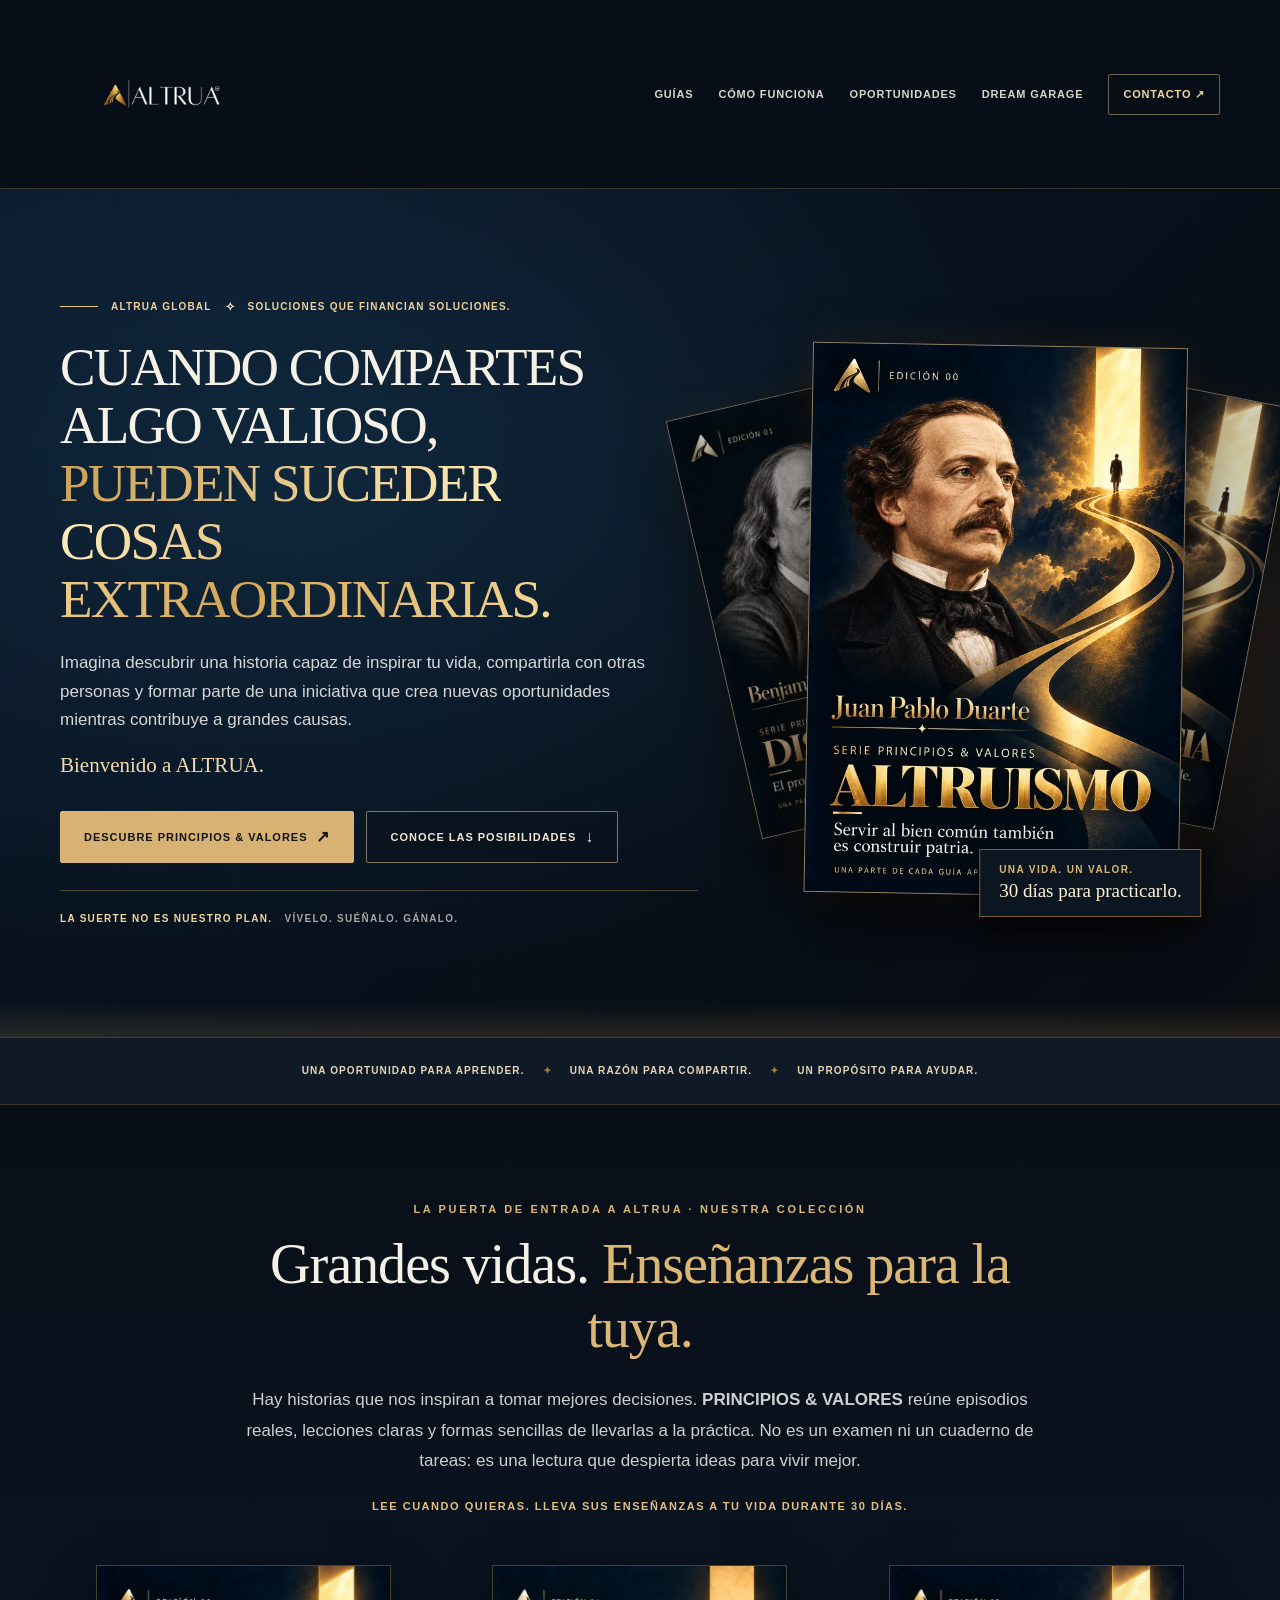
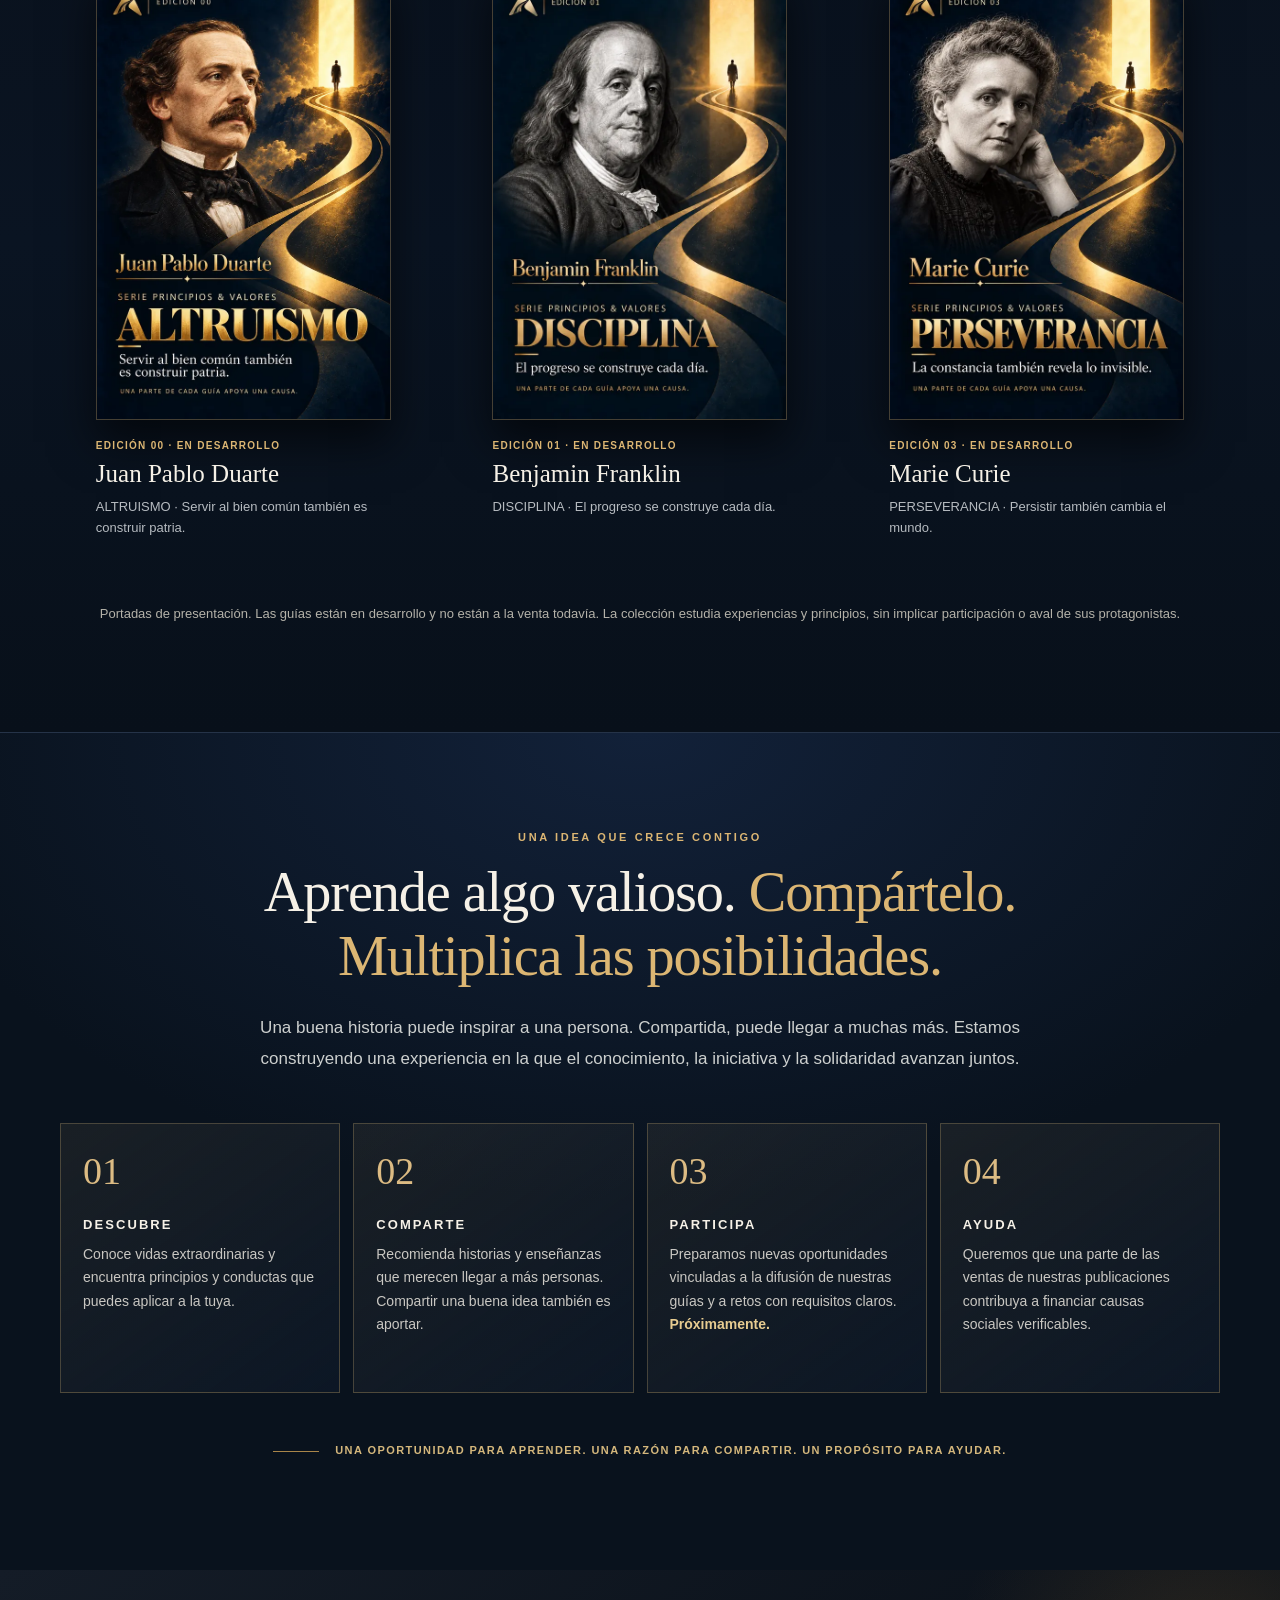
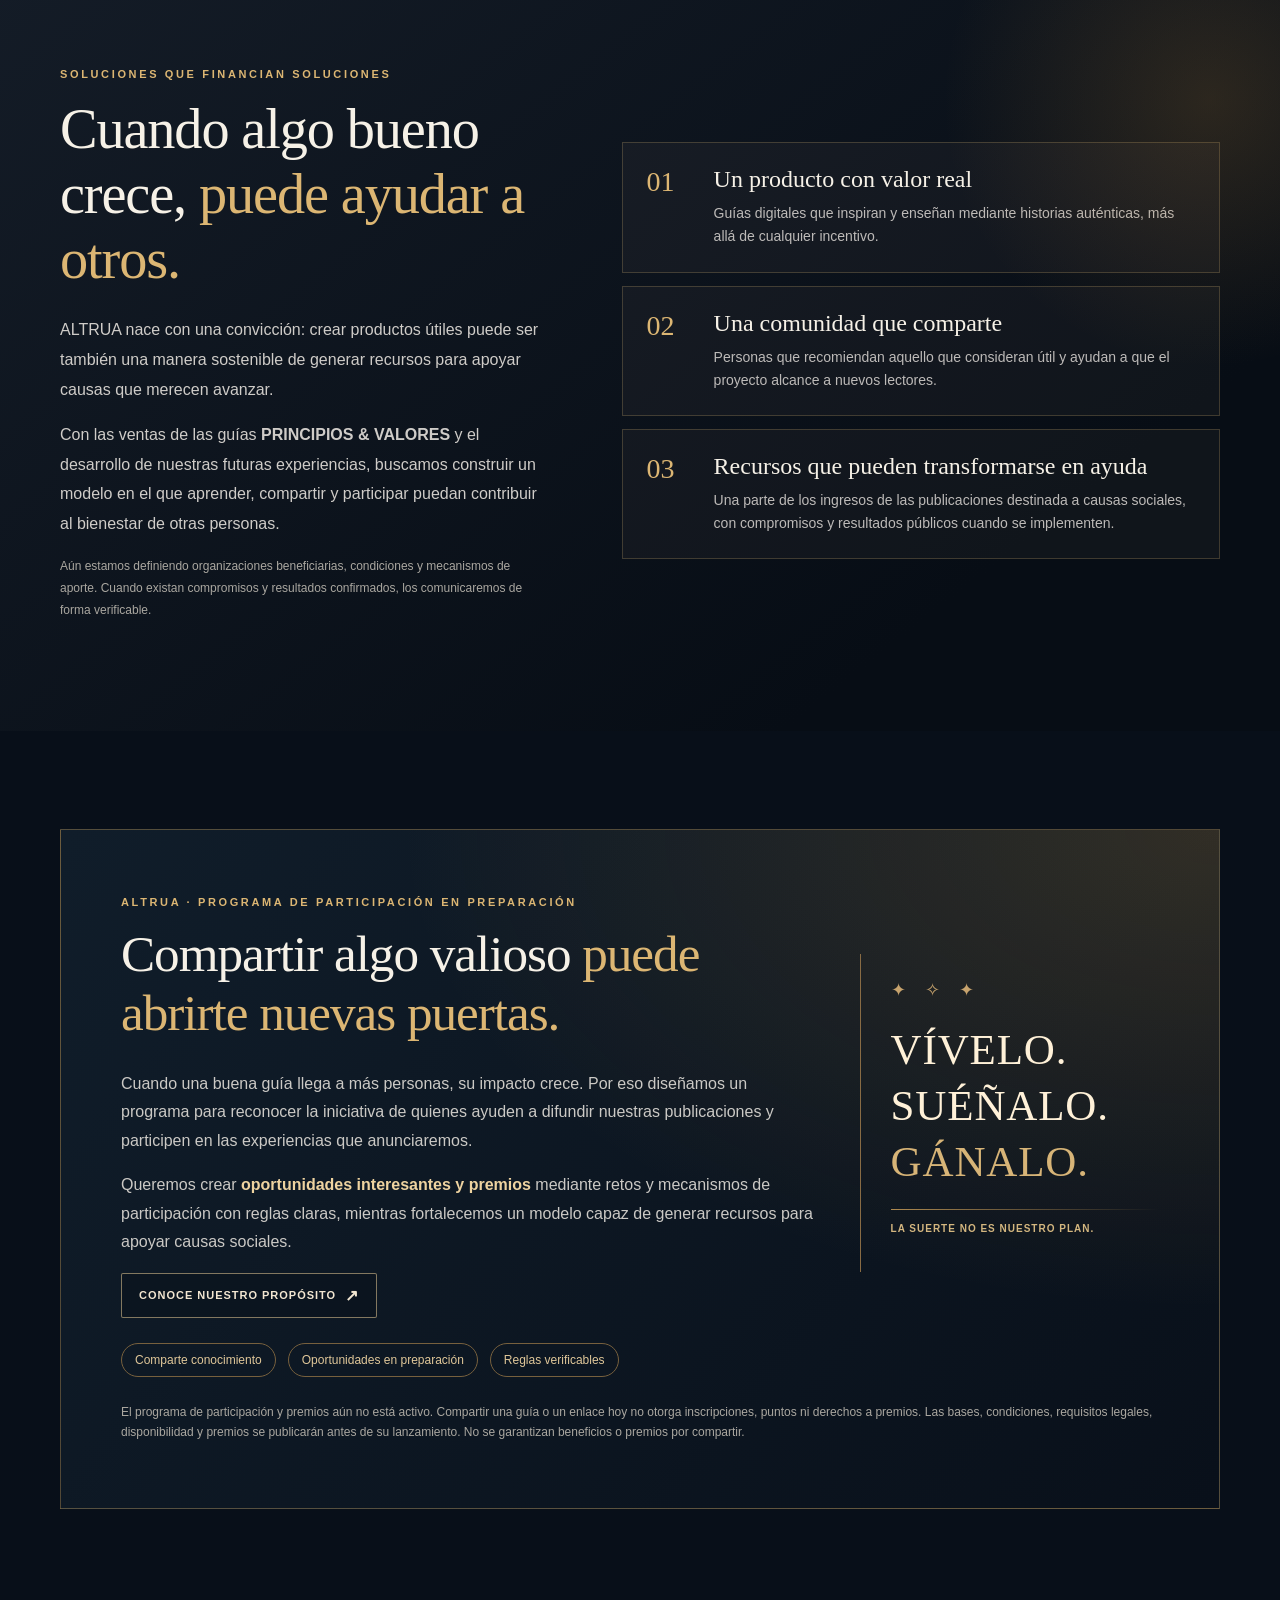
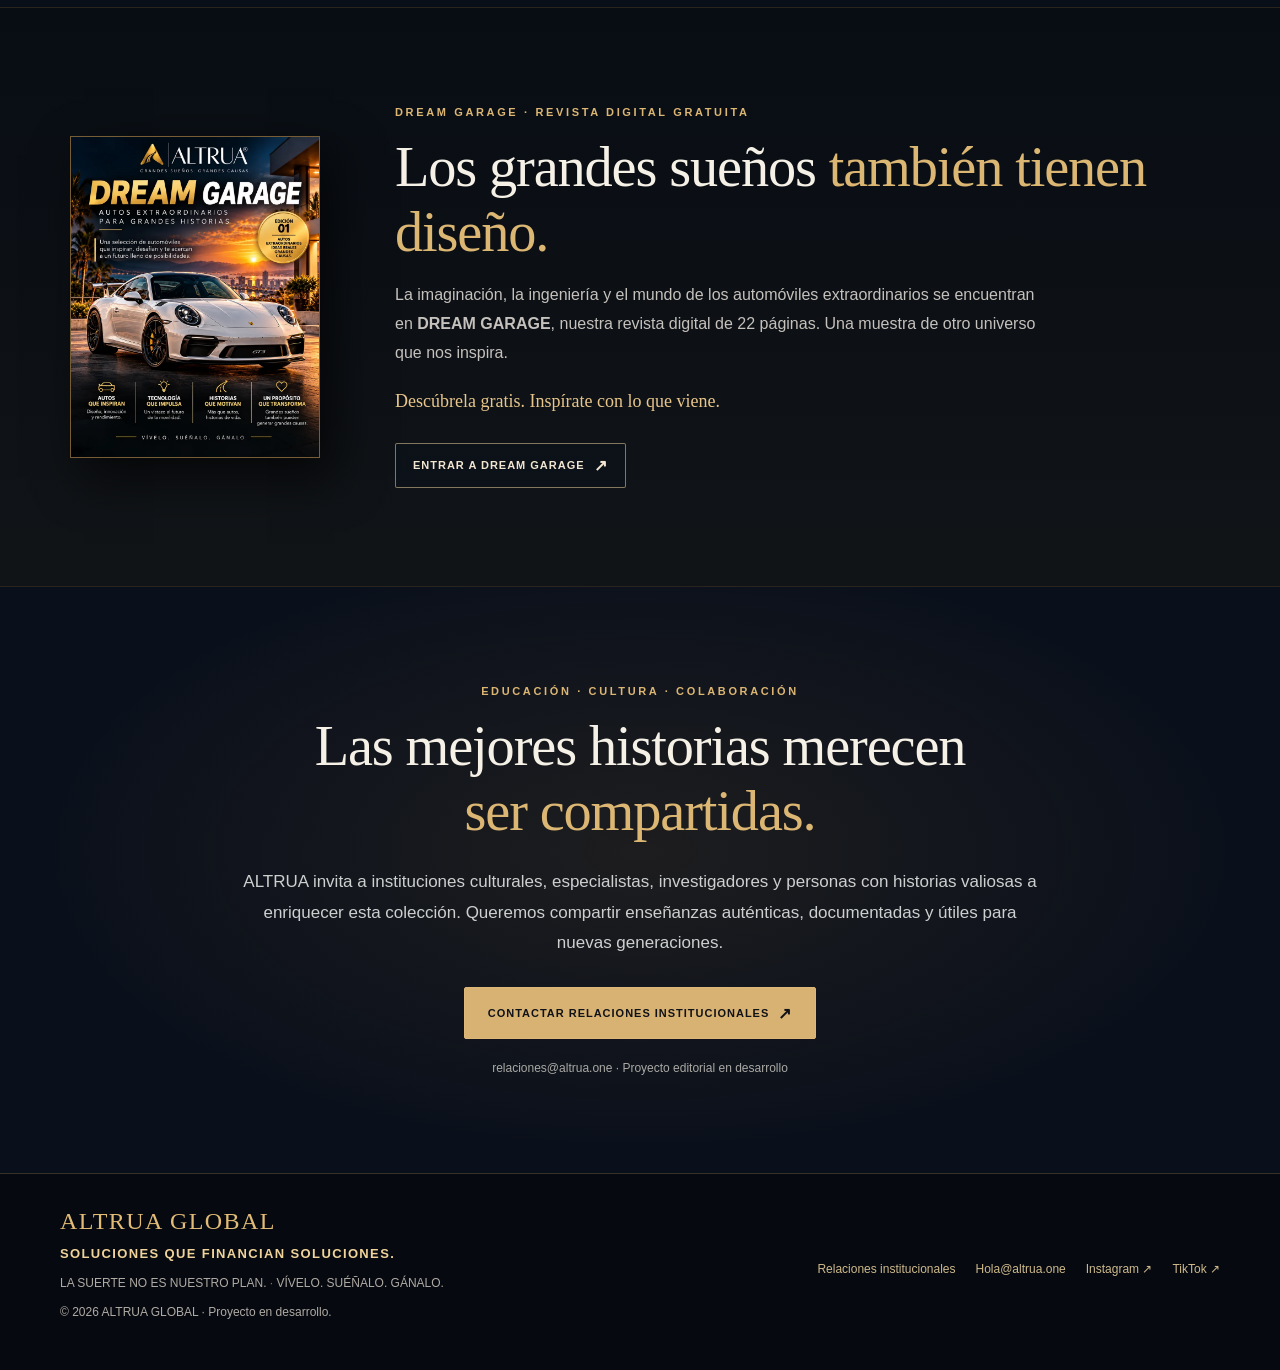
==== index.html @ 371304fb "Add files via upload" ====
<!DOCTYPE html>

<html lang="es">
<head>
<meta charset="utf-8"/>
<meta content="width=device-width, initial-scale=1" name="viewport"/>
<meta content="#07101c" name="theme-color"/>
<link href="images/Afavicon.png" rel="icon" type="image/png"/>
<link href="images/Afavicon.png" rel="apple-touch-icon"/>
<meta content="ALTRUA GLOBAL: aprende, comparte y abre posibilidades con PRINCIPIOS &amp; VALORES. Educación digital con propósito social. Soluciones que financian soluciones." name="description"/>
<meta content="ALTRUA | Cuando compartes algo valioso, pueden suceder cosas extraordinarias" property="og:title"/>
<meta content="Principios &amp; Valores: historias reales, enseñanzas prácticas y una visión para compartir oportunidades y apoyar grandes causas." property="og:description"/>
<title>ALTRUA GLOBAL | Soluciones que financian soluciones</title>
<script>document.documentElement.dataset.page=(new URLSearchParams(location.search).get('seccion')==='dream-garage'?'dream':'home');</script>
<style>
:root {--navy:#07101b;--deep:#050a11;--surface:#0d1928;--surface2:#122033;--gold:#dcb673;--lightgold:#f1d69d;--cream:#f6f1e7;--muted:#bcb9b4;--line:rgba(228,189,119,.22);--wrap:1160px}
*,*::before,*::after{box-sizing:border-box}html{scroll-behavior:smooth}body{margin:0;background:var(--deep);color:var(--cream);font-family:Arial,Helvetica,sans-serif;-webkit-font-smoothing:antialiased}a{color:inherit;text-decoration:none}a:focus-visible,button:focus-visible,input:focus-visible{outline:3px solid var(--lightgold);outline-offset:4px}button,input{font:inherit}img{max-width:100%;display:block}.wrap{width:min(var(--wrap),calc(100% - 48px));margin-inline:auto}::selection{background:#d1ae68;color:#07101b}
html[data-page="dream"] #home-view{display:none}html[data-page="home"] #dream-view{display:none}
.gold{color:var(--gold)}.gold-gradient{background:linear-gradient(110deg,#cda35a 2%,#ffebb8 41%,#d5a757 70%,#f4d797 100%);-webkit-background-clip:text;background-clip:text;color:transparent}.eyebrow{color:var(--gold);font-size:11px;letter-spacing:.24em;font-weight:700;text-transform:uppercase}.serif{font-family:Georgia,'Times New Roman',serif;font-weight:400}.muted{color:var(--muted)}
.top{position:relative;z-index:5;border-bottom:1px solid var(--line);background:#080e17}.topbar{display:flex;justify-content:space-between;align-items:center;min-height:90px;gap:24px}.brand{display:flex;align-items:center;min-width:150px}.logo{width:188px;height:auto;max-width:35vw;mix-blend-mode:screen}.nav{display:flex;gap:25px;align-items:center;justify-content:flex-end;flex-wrap:wrap}.nav a{font-size:11px;font-weight:750;letter-spacing:.075em;text-transform:uppercase;white-space:nowrap;color:#d8d5ce;transition:color .2s}.nav a:hover,.nav a.active{color:var(--gold)}.nav .nav-contact{border:1px solid rgba(233,203,146,.45);border-radius:2px;padding:13px 14px;color:var(--lightgold)}
.btn{display:inline-flex;align-items:center;justify-content:center;gap:9px;border:1px solid #ddb778;background:#d7b273;color:#101217;min-height:52px;padding:15px 23px;font-size:11px;font-weight:800;letter-spacing:.09em;text-transform:uppercase;border-radius:2px;cursor:pointer;transition:background .2s,transform .2s,border-color .2s}.btn:hover{background:#f4d695;transform:translateY(-2px)}.btn.ghost{background:rgba(10,18,28,.52);color:#f2e6d1;border:1px solid rgba(241,213,156,.52)}.btn.ghost:hover{background:#24334a}.btn.compact{min-height:45px;padding:12px 17px}.btn-icon{font-size:16px}
.hero{isolation:isolate;position:relative;overflow:hidden;background:radial-gradient(ellipse 38% 47% at 85% 55%,rgba(188,133,57,.24),transparent 72%),radial-gradient(ellipse 60% 60% at 24% 33%,rgba(19,50,74,.65),transparent),linear-gradient(137deg,#0b1728 0%,#07101b 53%,#090c11 100%)}.hero::after{content:"";position:absolute;pointer-events:none;inset:0;background:linear-gradient(transparent 96%,rgba(218,164,87,.15)),repeating-linear-gradient(90deg,transparent 0,transparent 119px,rgba(235,202,147,.012) 120px);z-index:-1}.hero-grid{display:grid;grid-template-columns:1.05fr .95fr;min-height:700px;gap:16px;align-items:center;padding-block:80px 85px}.hero-copy{position:relative;z-index:2;padding-block:24px}.hero-mark{display:inline-flex;align-items:center;gap:13px;font-size:11px;font-weight:bold;letter-spacing:.25em;color:#e7c38b}.hero-mark::before{content:"";width:38px;height:1px;background:#e8c788}.hero h1{font-family:Georgia,'Times New Roman',serif;font-size:clamp(48px,5.7vw,82px);font-weight:400;line-height:1.03;letter-spacing:-.04em;margin:24px 0 23px;max-width:790px}.hero-lead{max-width:565px;line-height:1.75;font-size:18px;color:#d5d6d5;margin:0}.hero-actions{display:flex;align-items:center;gap:12px;margin-top:31px;flex-wrap:wrap}.hero-credo{margin-top:40px;padding-top:19px;border-top:1px solid rgba(223,183,117,.32);font-size:11px;letter-spacing:.13em;color:var(--lightgold);font-weight:700}.hero-credo span{display:inline-block;margin-left:8px;color:#aaa6a1}
.hero-art{min-height:550px;position:relative;display:flex;align-items:center;justify-content:center;perspective:1200px}.hero-art::before{content:"";position:absolute;z-index:-1;width:570px;height:570px;max-width:100%;background:radial-gradient(circle,rgba(221,165,89,.23),transparent 65%);filter:blur(14px)}.stack{position:relative;width:min(78%,375px);aspect-ratio:2/3;max-height:550px;transform:translate(7%,10px)}.stack .cover{position:absolute;overflow:hidden;border:1px solid rgba(249,213,156,.56);box-shadow:0 30px 65px rgba(0,0,0,.68),0 0 38px rgba(189,118,43,.14);background:#0b1522}.stack .cover img{width:100%;height:100%;object-fit:cover}.cover.back-left{height:78%;width:75%;left:-26%;top:7%;transform:rotate(-13deg);filter:saturate(.72) brightness(.78);z-index:0}.cover.back-right{height:78%;width:75%;right:-20%;top:6%;transform:rotate(11deg);filter:saturate(.7) brightness(.84);z-index:1}.cover.front{height:100%;width:100%;inset:0;transform:rotate(1deg);z-index:2}.art-label{position:absolute;z-index:4;right:-5%;bottom:-4%;padding:14px 19px;background:#0c1621;border:1px solid #795a31;box-shadow:0 9px 23px #000b}.art-label strong{display:block;font-size:10px;letter-spacing:.14em;color:var(--gold)}.art-label span{display:block;margin-top:5px;font-family:Georgia,serif;font-size:19px;color:#fff2d5}
.section{padding:98px 0}.section-title{font-family:Georgia,'Times New Roman',serif;font-size:clamp(35px,4.4vw,57px);font-weight:400;line-height:1.15;letter-spacing:-.02em;margin:17px 0 24px}.section-lead{max-width:800px;font-size:17px;line-height:1.8;color:#cdd0cf}.section-heading{text-align:center;max-width:810px;margin:0 auto 49px}.section-heading .section-lead{margin:0 auto}.section-rule{height:1px;width:100%;background:linear-gradient(90deg,transparent,var(--line),transparent)}
.collection{background:linear-gradient(180deg,#090f18,#0a1422 60%,#08101a)}.three-covers{display:grid;grid-template-columns:repeat(3,1fr);gap:30px;align-items:start;margin-top:45px}.edition{min-width:0}.edition img{width:100%;max-width:295px;aspect-ratio:1009/1559;object-fit:cover;margin:auto;border:1px solid rgba(222,181,109,.28);box-shadow:0 22px 42px #0009;transition:transform .25s}.edition:hover img{transform:translateY(-6px)}.edition-info{max-width:295px;margin:20px auto}.edition-info .eyebrow{font-size:10px;letter-spacing:.13em}.edition-info h3{font-family:Georgia,serif;font-size:25px;font-weight:400;margin:9px 0}.edition-info p{font-size:13px;color:#b6bbc0;line-height:1.55;margin:0}.collection-foot{text-align:center;margin-top:48px;font-size:13px;color:#b4b2a9}
.purpose{background:linear-gradient(142deg,#141c27,#070d15 78%);position:relative;overflow:hidden}.purpose::after{content:"";position:absolute;pointer-events:none;right:-200px;top:-140px;width:540px;height:540px;background:radial-gradient(circle,rgba(191,135,54,.19),transparent 70%)}.purpose-grid{display:grid;grid-template-columns:.9fr 1.1fr;gap:72px;align-items:center}.purpose-text p{font-size:16px;line-height:1.85;color:#cfccc8}.purpose-steps{display:grid;gap:13px}.purpose-card{display:grid;grid-template-columns:49px 1fr;gap:18px;border:1px solid var(--line);padding:23px 24px;background:rgba(245,224,183,.035)}.purpose-card .num{font-family:Georgia,serif;font-size:28px;color:var(--gold)}.purpose-card h3{font-family:Georgia,serif;font-size:24px;font-weight:400;margin:0 0 9px}.purpose-card p{margin:0;color:#bdbab8;font-size:14px;line-height:1.65}
.path{background:#0a1523}.path-box{border:1px solid rgba(219,177,106,.35);background:radial-gradient(ellipse at 100% 0%,rgba(213,158,67,.19),transparent 50%),linear-gradient(130deg,#101d2a,#09101a);padding:65px 67px}.path-box .section-title{max-width:810px}.path-box p{max-width:805px;line-height:1.78;color:#cbc9c5;font-size:16px}.pills{display:flex;gap:12px;flex-wrap:wrap;margin:25px 0}.pill{border:1px solid #77603d;padding:9px 13px;border-radius:100px;color:#e0c799;font-size:12px}.quiet{font-size:12px!important;color:#aaa7a0!important}
.dg-teaser{background:linear-gradient(180deg,#080d14,#111417);border-block:1px solid #29241d}.dg-grid{display:grid;grid-template-columns:270px 1fr;gap:65px;align-items:center}.dg-frame{max-width:250px;margin-inline:auto;overflow:hidden;border:1px solid #765d35;box-shadow:14px 19px 45px #000a}.dg-frame img{width:100%;aspect-ratio:900/1160;object-fit:cover}.dg-copy p{color:#c5c1bc;line-height:1.8;font-size:16px;max-width:650px}.dg-copy .section-title{margin-bottom:16px}
.connect{text-align:center;background:radial-gradient(ellipse at 50% 45%,rgba(198,142,62,.10),transparent 66%),#0a101b}.connect .section-lead{margin:0 auto 28px}.connect small{display:block;margin-top:22px;font-size:12px;color:#aaa9a5}.footer{background:#060a10;border-top:1px solid var(--line);padding:34px 0 40px}.footer-grid{display:flex;align-items:center;justify-content:space-between;gap:25px;flex-wrap:wrap}.footer p{margin:8px 0;color:#b0aba4;font-size:12px;line-height:1.7}.footlinks{display:flex;gap:20px;flex-wrap:wrap;font-size:12px;color:#ceb98b}.footlinks a:hover{color:#fff3d0}
/* DREAM GARAGE standalone route - maintain the existing signup integration and user-facing workflow. */
.dream-banner{padding:56px 0 12px}.dream-back{color:#dcc18c;letter-spacing:.08em;font-size:12px;text-transform:uppercase;font-weight:700}.dream-banner h1{font-family:Georgia,serif;font-size:clamp(34px,5.2vw,63px);font-weight:400;margin:17px 0}.dream-banner p{font-size:15px;color:#c5c4c0;line-height:1.7}.dream-view{background:radial-gradient(ellipse at 70% 19%,rgba(210,167,94,.14),transparent 45%),#070d15;min-height:75vh}.dream-view .magazine{display:grid;grid-template-columns:.85fr 1.15fr;gap:70px;align-items:center}.dream-view .section{padding:56px 0 102px}.dream-view .cover-art{width:100%;max-width:385px;aspect-ratio:900/1160;border:1px solid #625037;box-shadow:17px 24px 50px #000;overflow:hidden}.dream-view .cover-art img{display:block;width:100%;height:100%;object-fit:contain}.dream-view .magazine h2{font-family:Georgia,serif;font-size:clamp(32px,4vw,51px);line-height:1.15;font-weight:400;margin:12px 0 20px}.dream-view .magazine p{color:#c6bfb4;line-height:1.7}.dream-view .field{width:100%;max-width:440px;background:#101927;color:white;border:1px solid #625437;border-radius:3px;padding:17px;margin:10px 0 14px;font-size:15px}.dream-view .field:focus{outline:2px solid var(--gold);outline-offset:2px}.dream-view .magazine-form{max-width:440px}.dream-view .magazine-form .btn{width:100%}.dream-view .small-help{color:#a9a397;font-size:12px;line-height:1.55}.dream-view .turnstile-wrap{margin:16px 0 20px;min-height:65px}.dream-view .turnstile-wrap iframe{max-width:100%}.dream-view .status{font-size:12px;color:#d2b778;max-width:440px;line-height:1.6;min-height:22px}.dream-view .status.error{color:#ffb3a9}.dream-view .status.success{color:#bde6b8}.dream-view .social{margin-top:22px;border-top:1px solid #302a20;padding-top:22px}.dream-view .social p{margin:0 0 13px;font-size:14px}.dream-view .social-links{display:flex;flex-wrap:wrap;gap:10px}.dream-view .social-links a{border:1px solid #685633;border-radius:3px;padding:12px 15px;color:var(--gold);font-size:13px;font-weight:bold}.dream-view .social-links a:hover{background:#1d180f}
@media(max-width:1050px){.nav{gap:13px}.hero-grid{grid-template-columns:1.05fr .95fr;gap:0}.hero h1{font-size:clamp(48px,5.4vw,72px)}.stack{width:68%;transform:translate(2%,0)}.purpose-grid{gap:42px}}
@media(max-width:760px){.wrap{width:min(var(--wrap),calc(100% - 32px))}.topbar{min-height:74px;align-items:flex-start;flex-direction:column;justify-content:center;gap:13px;padding-block:15px}.brand img{width:157px}.nav{gap:12px 18px}.nav a{font-size:10px;letter-spacing:0}.nav .nav-contact{padding:8px 10px}.hero-grid{grid-template-columns:1fr;padding-block:55px 67px;gap:12px}.hero h1{font-size:clamp(42px,10vw,67px)}.hero-lead{font-size:16px}.hero-mark{font-size:10px;letter-spacing:.11em}.hero-art{min-height:420px;padding-top:24px}.stack{width:54%;max-width:285px;transform:translate(0,0)}.art-label{right:-24%;bottom:0}.art-label span{font-size:16px}.hero-credo span{margin:6px 0 0;display:block}.section{padding:68px 0}.section-title{font-size:clamp(33px,8vw,48px)}.section-lead{font-size:15px}.three-covers{gap:13px}.edition-info h3{font-size:19px}.edition-info p{font-size:12px}.purpose-grid{grid-template-columns:1fr;gap:29px}.path-box{padding:39px 26px}.dg-grid{grid-template-columns:130px 1fr;gap:24px}.dg-frame{max-width:140px}.dg-copy p{font-size:14px}.dg-copy .section-title{font-size:31px}.dream-view .magazine{grid-template-columns:1fr;gap:34px}.dream-view .cover-art{max-width:295px;margin:auto}.dream-view .section{padding:30px 0 75px}}
@media(max-width:500px){.nav{gap:10px 14px}.nav a{font-size:9px}.hero-actions{display:grid}.hero-actions .btn{width:100%}.hero-art{min-height:340px}.stack{width:58%;max-width:230px}.art-label{right:-20%;bottom:-4%;padding:10px 12px}.art-label strong{font-size:8px}.art-label span{font-size:13px}.three-covers{grid-template-columns:repeat(2,minmax(0,1fr));gap:23px 13px}.edition-info h3{font-size:18px}.section-heading{margin-bottom:28px}.dg-grid{grid-template-columns:1fr;gap:21px}.dg-frame{max-width:185px;margin-left:0}.purpose-card{padding:19px 15px;grid-template-columns:32px 1fr;gap:12px}.footer-grid{align-items:flex-start;flex-direction:column}.hero-credo{font-size:10px}}
@media(prefers-reduced-motion:reduce){html{scroll-behavior:auto}.btn,.edition img{transition:none}.btn:hover,.edition:hover img{transform:none}}

/* ALTRUA GLOBAL - narrativa aspiracional aprobada - 21 oct 2026 */
.hero-grid{grid-template-columns:minmax(0,1.12fr) minmax(0,.88fr);min-height:770px;gap:20px}
.hero-copy{min-width:0}.hero-mark{font-size:10px;letter-spacing:.12em;line-height:1.5;color:#f0d09c}
.hero-mark::before{flex-shrink:0}.mark-dot{font-size:12px;letter-spacing:0;color:#fff0ca}
.hero h1{font-family:Georgia,'Times New Roman',serif;font-size:clamp(39px,4.16vw,62px);line-height:1.09;letter-spacing:-.033em;margin:23px 0 20px;text-transform:uppercase;overflow-wrap:normal}
.hero-lead{max-width:605px;font-size:17px;line-height:1.7}
.lead-welcome{display:block;color:#f3dab0;font-family:Georgia,serif;font-size:21px;line-height:1.3;margin-top:17px}
.hero-credo{margin-top:27px;font-size:10px;line-height:1.8}
.hero-art{min-width:0;min-height:550px}
.manifesto-strip{background:#101a26;border-top:1px solid #4c3b27;border-bottom:1px solid #3c3327;padding:24px 0}
.manifesto-inner{display:flex;justify-content:center;align-items:center;gap:18px;flex-wrap:wrap;text-align:center;color:#e4d5b7;font-size:10px;font-weight:800;letter-spacing:.11em;line-height:1.8}
.manifesto-diamond{color:#a17b3f;font-size:10px}
.collection-phrase{margin-top:20px;color:#e1bf85;font-size:11px;font-weight:800;letter-spacing:.14em;line-height:1.7}
.journey{background:radial-gradient(ellipse 85% 80% at 50% 0%,#122139,#09121d 70%);border-top:1px solid #253348}
.journey-heading{max-width:890px}.journey-grid{display:grid;grid-template-columns:repeat(4,minmax(0,1fr));gap:13px;margin-top:45px}
.journey-card{position:relative;min-width:0;border:1px solid rgba(220,182,115,.28);background:linear-gradient(145deg,rgba(241,205,139,.072),rgba(13,24,39,.78));padding:28px 22px 27px;min-height:270px}
.journey-n{font-family:Georgia,serif;font-size:38px;color:#dcbb83;line-height:1}.journey-card h3{font-size:13px;font-weight:800;letter-spacing:.16em;margin:27px 0 11px}.journey-card p{font-size:14px;line-height:1.65;margin:0;color:#c9c7c2}
.journey-card strong{color:#e7cc91}.journey-statement{display:flex;align-items:center;justify-content:center;gap:16px;text-align:center;margin:37px auto 0;max-width:920px}
.statement-line{width:46px;height:1px;flex-shrink:0;background:#a98549}.journey-statement p{font-size:11px;letter-spacing:.13em;line-height:1.8;color:#d4b77c;font-weight:700}
.path{background:#080f19}.path-box{padding:66px 60px}.path-layout{display:grid;grid-template-columns:minmax(0,1.4fr) minmax(230px,.6fr);align-items:center;gap:40px}
.path-main{min-width:0}.path-main .section-title{font-size:clamp(35px,4vw,53px);margin-bottom:27px}.path-main p{font-size:16px}.path-main strong{color:#eed3a0}
.opportunity-aside{border-left:1px solid #886b44;padding:25px 0 25px 30px}.opportunity-stars{font-size:18px;letter-spacing:.4em;color:#c7a36d}
.opportunity-big{font-family:Georgia,serif;font-size:clamp(27px,3.5vw,43px)!important;letter-spacing:.02em;line-height:1.3!important;color:#fff1d8!important;margin:21px 0 19px}
.opportunity-big span{color:#d7b477}.opportunity-rule{width:100%;height:1px;background:linear-gradient(90deg,#af8a50,transparent)}.opportunity-aside>p:last-child{font-size:10px!important;font-weight:800;color:#d3b67f!important;letter-spacing:.1em;line-height:1.7!important}
.path-box .quiet{max-width:100%;margin:21px 0 0;font-size:12px!important;line-height:1.7}
.dream-invitation{font-family:Georgia,serif;color:#e8c68b!important;font-size:18px!important;margin-bottom:25px}
.footer-brand{font-family:Georgia,serif;font-weight:400;font-size:24px;letter-spacing:.06em;color:#e2bc77}
.footer-slogan{font-size:13px!important;color:#f0d39a!important;font-weight:800;letter-spacing:.105em}
.footer-separator{color:#886d4a}
@media(max-width:1050px){.hero-grid{grid-template-columns:minmax(0,1.08fr) minmax(0,.92fr)}.hero h1{font-size:clamp(36px,4.6vw,50px)}.journey-grid{grid-template-columns:repeat(2,minmax(0,1fr))}.journey-card{min-height:220px}.path-layout{gap:20px}}
@media(max-width:760px){.hero-grid{grid-template-columns:1fr;min-height:auto;gap:12px;padding-block:53px 73px}.hero h1{font-size:clamp(34px,6.5vw,52px);line-height:1.095}.hero-lead{font-size:16px}.hero-art{min-height:420px}.manifesto-inner{gap:8px 13px;font-size:9px}.journey-grid{gap:13px}.journey-card{min-height:210px}.path-box{padding:40px 27px}.path-layout{grid-template-columns:1fr;gap:20px}.opportunity-aside{padding:20px 0 12px 20px}.opportunity-big{font-size:33px!important}}
@media(max-width:500px){.hero h1{font-size:clamp(29px,8.2vw,40px);letter-spacing:-.045em}.hero-mark{font-size:9px;letter-spacing:.06em}.hero-mark::before{width:20px}.manifesto-inner{display:grid;gap:5px}.manifesto-diamond{display:none}.journey-grid{grid-template-columns:1fr}.journey-card{min-height:auto;padding:23px}.journey-card h3{margin:14px 0 9px}.path-main .section-title{font-size:35px}.footer-slogan{font-size:12px!important}}
</style>
<script async="" defer="" src="https://challenges.cloudflare.com/turnstile/v0/api.js"></script>
</head>
<body>
<header class="top" id="inicio"><div class="wrap topbar"><a aria-label="ALTRUA GLOBAL - inicio" class="brand" href="/"><img alt="ALTRUA GLOBAL" class="logo" onerror="this.onerror=null;this.src='logoaltrua.jpg'" src="images/logoaltrua.png"/></a><nav aria-label="Navegación principal" class="nav"><a href="/#coleccion">Guías</a><a href="/#como-funciona">Cómo funciona</a><a href="/#oportunidades">Oportunidades</a><a href="/?seccion=dream-garage">Dream Garage</a><a class="nav-contact" href="mailto:relaciones@altrua.one">Contacto ↗</a></nav></div></header>
<main id="home-view">
<section aria-labelledby="main-title" class="hero"><div class="wrap hero-grid"><div class="hero-copy"><div class="hero-mark">ALTRUA GLOBAL <span aria-hidden="true" class="mark-dot">✧</span> SOLUCIONES QUE FINANCIAN SOLUCIONES.</div><h1 id="main-title">CUANDO COMPARTES<br/>ALGO VALIOSO,<br/><span class="gold-gradient">PUEDEN SUCEDER<br/>COSAS EXTRAORDINARIAS.</span></h1><p class="hero-lead">Imagina descubrir una historia capaz de inspirar tu vida, compartirla con otras personas y formar parte de una iniciativa que crea nuevas oportunidades mientras contribuye a grandes causas.<span class="lead-welcome">Bienvenido a ALTRUA.</span></p><div class="hero-actions"><a class="btn" href="#coleccion">DESCUBRE PRINCIPIOS &amp; VALORES <span aria-hidden="true" class="btn-icon">↗</span></a><a class="btn ghost" href="#como-funciona">CONOCE LAS POSIBILIDADES <span aria-hidden="true" class="btn-icon">↓</span></a></div><div class="hero-credo">LA SUERTE NO ES NUESTRO PLAN. <span>VÍVELO. SUÉÑALO. GÁNALO.</span></div></div><div aria-label="Portadas en desarrollo de la colección Principios y Valores" class="hero-art"><div class="stack"><div class="cover back-left"><img alt="Edición 01: Benjamin Franklin, Disciplina" loading="eager" src="[data-uri]"/></div><div class="cover back-right"><img alt="Edición 03: Marie Curie, Perseverancia" loading="eager" src="[data-uri]"/></div><div class="cover front"><img alt="Edición 00: Juan Pablo Duarte, Altruismo" fetchpriority="high" src="[data-uri]"/></div><div class="art-label"><strong>UNA VIDA. UN VALOR.</strong><span>30 días para practicarlo.</span></div></div></div></div></section><section aria-label="Nuestra idea central" class="manifesto-strip">
<div class="wrap manifesto-inner">
<span>UNA OPORTUNIDAD PARA APRENDER.</span><span aria-hidden="true" class="manifesto-diamond">✦</span>
<span>UNA RAZÓN PARA COMPARTIR.</span><span aria-hidden="true" class="manifesto-diamond">✦</span>
<span>UN PROPÓSITO PARA AYUDAR.</span>
</div>
</section>
<section class="section collection" id="coleccion"><div class="wrap"><div class="section-heading">
<div class="eyebrow">LA PUERTA DE ENTRADA A ALTRUA · NUESTRA COLECCIÓN</div>
<h2 class="section-title">Grandes vidas. <span class="gold">Enseñanzas para la tuya.</span></h2>
<p class="section-lead">Hay historias que nos inspiran a tomar mejores decisiones. <strong>PRINCIPIOS &amp; VALORES</strong> reúne episodios reales, lecciones claras y formas sencillas de llevarlas a la práctica. No es un examen ni un cuaderno de tareas: es una lectura que despierta ideas para vivir mejor.</p>
<p class="collection-phrase">LEE CUANDO QUIERAS. LLEVA SUS ENSEÑANZAS A TU VIDA DURANTE 30 DÍAS.</p>
</div><div class="three-covers"><article class="edition"><img alt="Portada de Juan Pablo Duarte, Altruismo, edición 00" loading="lazy" src="[data-uri]"/><div class="edition-info"><div class="eyebrow">EDICIÓN 00 · EN DESARROLLO</div><h3>Juan Pablo Duarte</h3><p>ALTRUISMO · Servir al bien común también es construir patria.</p></div></article><article class="edition"><img alt="Portada de Benjamin Franklin, Disciplina, edición 01" loading="lazy" src="[data-uri]"/><div class="edition-info"><div class="eyebrow">EDICIÓN 01 · EN DESARROLLO</div><h3>Benjamin Franklin</h3><p>DISCIPLINA · El progreso se construye cada día.</p></div></article><article class="edition"><img alt="Portada de Marie Curie, Perseverancia, edición 03" loading="lazy" src="[data-uri]"/><div class="edition-info"><div class="eyebrow">EDICIÓN 03 · EN DESARROLLO</div><h3>Marie Curie</h3><p>PERSEVERANCIA · Persistir también cambia el mundo.</p></div></article></div><p class="collection-foot">Portadas de presentación. Las guías están en desarrollo y no están a la venta todavía. La colección estudia experiencias y principios, sin implicar participación o aval de sus protagonistas.</p></div></section><section aria-labelledby="journey-title" class="section journey" id="como-funciona">
<div class="wrap">
<div class="section-heading journey-heading">
<div class="eyebrow">UNA IDEA QUE CRECE CONTIGO</div>
<h2 class="section-title" id="journey-title">Aprende algo valioso. <span class="gold">Compártelo. Multiplica las posibilidades.</span></h2>
<p class="section-lead">Una buena historia puede inspirar a una persona. Compartida, puede llegar a muchas más. Estamos construyendo una experiencia en la que el conocimiento, la iniciativa y la solidaridad avanzan juntos.</p>
</div>
<div class="journey-grid">
<article class="journey-card"><div class="journey-n">01</div><h3>DESCUBRE</h3><p>Conoce vidas extraordinarias y encuentra principios y conductas que puedes aplicar a la tuya.</p></article>
<article class="journey-card"><div class="journey-n">02</div><h3>COMPARTE</h3><p>Recomienda historias y enseñanzas que merecen llegar a más personas. Compartir una buena idea también es aportar.</p></article>
<article class="journey-card"><div class="journey-n">03</div><h3>PARTICIPA</h3><p>Preparamos nuevas oportunidades vinculadas a la difusión de nuestras guías y a retos con requisitos claros. <strong>Próximamente.</strong></p></article>
<article class="journey-card"><div class="journey-n">04</div><h3>AYUDA</h3><p>Queremos que una parte de las ventas de nuestras publicaciones contribuya a financiar causas sociales verificables.</p></article>
</div>
<div class="journey-statement"><span aria-hidden="true" class="statement-line"></span><p>UNA OPORTUNIDAD PARA APRENDER. UNA RAZÓN PARA COMPARTIR. UN PROPÓSITO PARA AYUDAR.</p></div>
</div>
</section>
<section class="section purpose" id="causas"><div class="wrap purpose-grid"><div class="purpose-text">
<div class="eyebrow">SOLUCIONES QUE FINANCIAN SOLUCIONES</div>
<h2 class="section-title">Cuando algo bueno crece, <span class="gold">puede ayudar a otros.</span></h2>
<p>ALTRUA nace con una convicción: crear productos útiles puede ser también una manera sostenible de generar recursos para apoyar causas que merecen avanzar.</p>
<p>Con las ventas de las guías <strong>PRINCIPIOS &amp; VALORES</strong> y el desarrollo de nuestras futuras experiencias, buscamos construir un modelo en el que aprender, compartir y participar puedan contribuir al bienestar de otras personas.</p>
<p class="quiet">Aún estamos definiendo organizaciones beneficiarias, condiciones y mecanismos de aporte. Cuando existan compromisos y resultados confirmados, los comunicaremos de forma verificable.</p>
</div><div class="purpose-steps">
<div class="purpose-card"><span class="num">01</span><div><h3>Un producto con valor real</h3><p>Guías digitales que inspiran y enseñan mediante historias auténticas, más allá de cualquier incentivo.</p></div></div>
<div class="purpose-card"><span class="num">02</span><div><h3>Una comunidad que comparte</h3><p>Personas que recomiendan aquello que consideran útil y ayudan a que el proyecto alcance a nuevos lectores.</p></div></div>
<div class="purpose-card"><span class="num">03</span><div><h3>Recursos que pueden transformarse en ayuda</h3><p>Una parte de los ingresos de las publicaciones destinada a causas sociales, con compromisos y resultados públicos cuando se implementen.</p></div></div>
</div></div></section>
<section class="section path" id="oportunidades"><div class="wrap"><div class="path-box">
<div class="eyebrow">ALTRUA · PROGRAMA DE PARTICIPACIÓN EN PREPARACIÓN</div>
<div class="path-layout"><div class="path-main">
<h2 class="section-title">Compartir algo valioso <span class="gold">puede abrirte nuevas puertas.</span></h2>
<p>Cuando una buena guía llega a más personas, su impacto crece. Por eso diseñamos un programa para reconocer la iniciativa de quienes ayuden a difundir nuestras publicaciones y participen en las experiencias que anunciaremos.</p>
<p>Queremos crear <strong>oportunidades interesantes y premios</strong> mediante retos y mecanismos de participación con reglas claras, mientras fortalecemos un modelo capaz de generar recursos para apoyar causas sociales.</p>
<a class="btn compact ghost" href="#causas">CONOCE NUESTRO PROPÓSITO <span aria-hidden="true" class="btn-icon">↗</span></a>
</div><aside aria-label="Filosofía del programa" class="opportunity-aside">
<div aria-hidden="true" class="opportunity-stars">✦ ✧ ✦</div><p class="opportunity-big">VÍVELO.<br/>SUÉÑALO.<br/><span>GÁNALO.</span></p>
<div class="opportunity-rule"></div><p>LA SUERTE NO ES NUESTRO PLAN.</p></aside></div>
<div class="pills"><span class="pill">Comparte conocimiento</span><span class="pill">Oportunidades en preparación</span><span class="pill">Reglas verificables</span></div>
<p class="quiet">El programa de participación y premios aún no está activo. Compartir una guía o un enlace hoy no otorga inscripciones, puntos ni derechos a premios. Las bases, condiciones, requisitos legales, disponibilidad y premios se publicarán antes de su lanzamiento. No se garantizan beneficios o premios por compartir.</p>
</div></div></section>
<section class="section dg-teaser" id="dream-garage"><div class="wrap dg-grid"><div class="dg-frame"><img alt="Portada de la revista gratuita DREAM GARAGE, edición 01" loading="lazy" src="[data-uri]"/></div><div class="dg-copy">
<div class="eyebrow">DREAM GARAGE · REVISTA DIGITAL GRATUITA</div>
<h2 class="section-title">Los grandes sueños <span class="gold">también tienen diseño.</span></h2>
<p>La imaginación, la ingeniería y el mundo de los automóviles extraordinarios se encuentran en <strong>DREAM GARAGE</strong>, nuestra revista digital de 22 páginas. Una muestra de otro universo que nos inspira.</p>
<p class="dream-invitation">Descúbrela gratis. Inspírate con lo que viene.</p>
<a class="btn compact ghost" href="/?seccion=dream-garage">ENTRAR A DREAM GARAGE <span aria-hidden="true" class="btn-icon">↗</span></a>
</div></div></section>
<section class="section connect" id="colaborar"><div class="wrap"><div class="eyebrow">EDUCACIÓN · CULTURA · COLABORACIÓN</div><h2 class="section-title">Las mejores historias merecen<br/><span class="gold">ser compartidas.</span></h2><p class="section-lead">ALTRUA invita a instituciones culturales, especialistas, investigadores y personas con historias valiosas a enriquecer esta colección. Queremos compartir enseñanzas auténticas, documentadas y útiles para nuevas generaciones.</p><a class="btn" href="mailto:relaciones@altrua.one?subject=Contacto%20institucional%20-%20ALTRUA%20GLOBAL">CONTACTAR RELACIONES INSTITUCIONALES <span class="btn-icon">↗</span></a><small>relaciones@altrua.one · Proyecto editorial en desarrollo</small></div></section>
</main>
<main class="dream-view" id="dream-view"><div class="wrap dream-banner"><a class="dream-back" href="/">← VOLVER A ALTRUA GLOBAL</a><h1>DREAM GARAGE<span class="gold">.</span></h1><p>Una experiencia digital gratuita de ALTRUA GLOBAL.</p></div><section class="section" id="revista"><div class="wrap magazine"><div aria-label="Portada DREAM GARAGE, edición 01" class="cover-art"><img alt="Portada de DREAM GARAGE edición 01 de ALTRUA: Porsche blanco al atardecer, autos extraordinarios para grandes historias." decoding="async" height="1160" loading="lazy" src="[data-uri]" width="900"/></div><div><div class="eyebrow">REVISTA DIGITAL GRATUITA</div><h2>DREAM GARAGE.<br>Los autos que inspiran.</br></h2><p>Descubre diseño, tecnología e ingeniería en 22 páginas dedicadas a diez automóviles extraordinarios.</p><p><strong>Recibe tu ejemplar gratis por correo.</strong></p><form class="magazine-form" id="magazine-form"><label for="email" style="font-size:13px">Correo electrónico</label><input autocomplete="email" class="field" id="email" inputmode="email" maxlength="254" name="email" placeholder="tu@correo.com" required="" type="email"/><div aria-hidden="true" style="position:absolute;left:-9999px"><label for="website">Sitio web</label><input autocomplete="off" id="website" name="website" tabindex="-1" type="text"/></div><p class="small-help">Usaremos tu correo para gestionar la solicitud y entregarte la revista. Para consultas sobre tus datos, escribe a <a href="mailto:hola@altrua.one" style="color:var(--gold)">hola@altrua.one</a>.</p><div class="turnstile-wrap"><div class="cf-turnstile" data-sitekey="0x4AAAAAAFU2n2nOY-cVfc2u" data-theme="dark"></div></div><button class="btn" id="submit-magazine" type="submit">RECIBIR MI REVISTA GRATIS →</button><p aria-live="polite" class="status" id="form-status" role="status">Recibirás el acceso a DREAM GARAGE en tu correo. Revisa también la carpeta de spam.</p></form><div class="social"><p><strong>¿Te interesa lo que estamos construyendo?</strong> Síguenos:</p><div class="social-links"><a href="https://www.instagram.com/altrua.one/" rel="noopener noreferrer" target="_blank">Instagram · @altrua.one ↗</a><a href="https://www.tiktok.com/@altrua.one" rel="noopener noreferrer" target="_blank">TikTok · @altrua.one ↗</a></div><p class="small-help" style="margin-top:12px">Seguirnos es opcional y no constituye inscripción en competencias.</p></div></div></div></section></main>
<footer class="footer"><div class="wrap footer-grid"><div>
<strong class="footer-brand">ALTRUA GLOBAL</strong>
<p class="footer-slogan">SOLUCIONES QUE FINANCIAN SOLUCIONES.</p>
<p>LA SUERTE NO ES NUESTRO PLAN. <span class="footer-separator">·</span> VÍVELO. SUÉÑALO. GÁNALO.</p>
<p>© 2026 ALTRUA GLOBAL · Proyecto en desarrollo.</p>
</div><div class="footlinks"><a href="mailto:relaciones@altrua.one">Relaciones institucionales</a><a href="mailto:hola@altrua.one">Hola@altrua.one</a><a href="https://www.instagram.com/altrua.one/" rel="noopener noreferrer" target="_blank">Instagram ↗</a><a href="https://www.tiktok.com/@altrua.one" rel="noopener noreferrer" target="_blank">TikTok ↗</a></div></div></footer>
<script>(function(){
  const form = document.getElementById('magazine-form');
  const button = document.getElementById('submit-magazine');
  const status = document.getElementById('form-status');
  const endpoint = 'https://afrrbuvjcikcwdqfvmqp.supabase.co/functions/v1/registro-dream-garage';

  form.addEventListener('submit', async function(event){
    event.preventDefault();
    if (!form.reportValidity()) return;
    if (document.getElementById('website').value) return;

    const tokenField = form.querySelector('[name="cf-turnstile-response"]');
    const token = tokenField ? tokenField.value : '';
    if (!token) {
      status.className = 'status error';
      status.textContent = 'Completa la verificación de seguridad para continuar.';
      return;
    }

    button.disabled = true;
    button.textContent = 'ENVIANDO SOLICITUD…';
    status.className = 'status';
    status.textContent = 'Estamos procesando tu solicitud…';

    try {
      const response = await fetch(endpoint, {
        method: 'POST',
        headers: { 'Content-Type': 'application/json' },
        body: JSON.stringify({
          email: document.getElementById('email').value.trim(),
          turnstileToken: token
        })
      });
      const data = await response.json().catch(() => ({}));
      if (!response.ok || !data.success) {
        throw new Error(data.error || 'No pudimos completar tu solicitud. Intenta nuevamente.');
      }
      status.className = 'status success';
      status.textContent = '¡Solicitud recibida! Revisa tu correo para abrir DREAM GARAGE.';
      form.reset();
    } catch (error) {
      status.className = 'status error';
      status.textContent = error instanceof Error ? error.message : 'No se pudo enviar. Intenta de nuevo.';
    } finally {
      if (window.turnstile) window.turnstile.reset();
      button.disabled = false;
      button.textContent = 'RECIBIR MI REVISTA GRATIS →';
    }
  });
})();
</script>
</body></html>
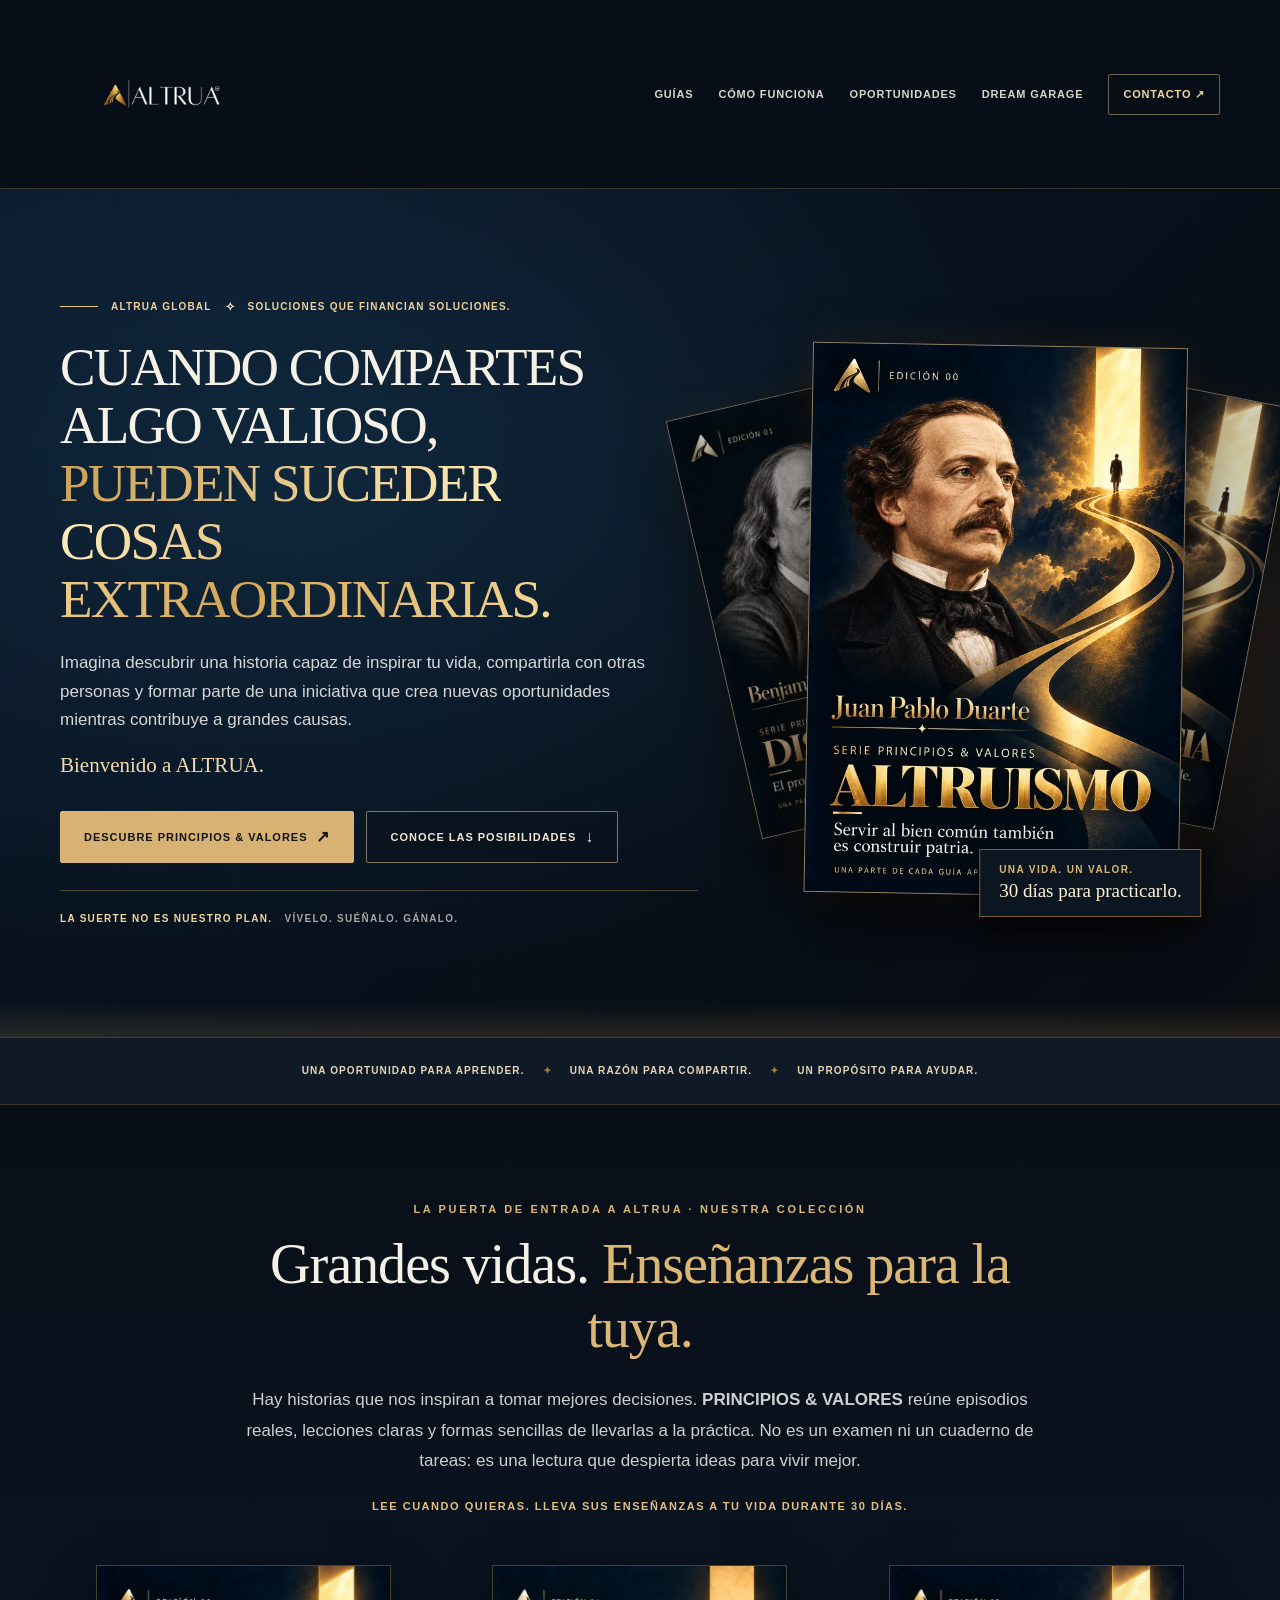
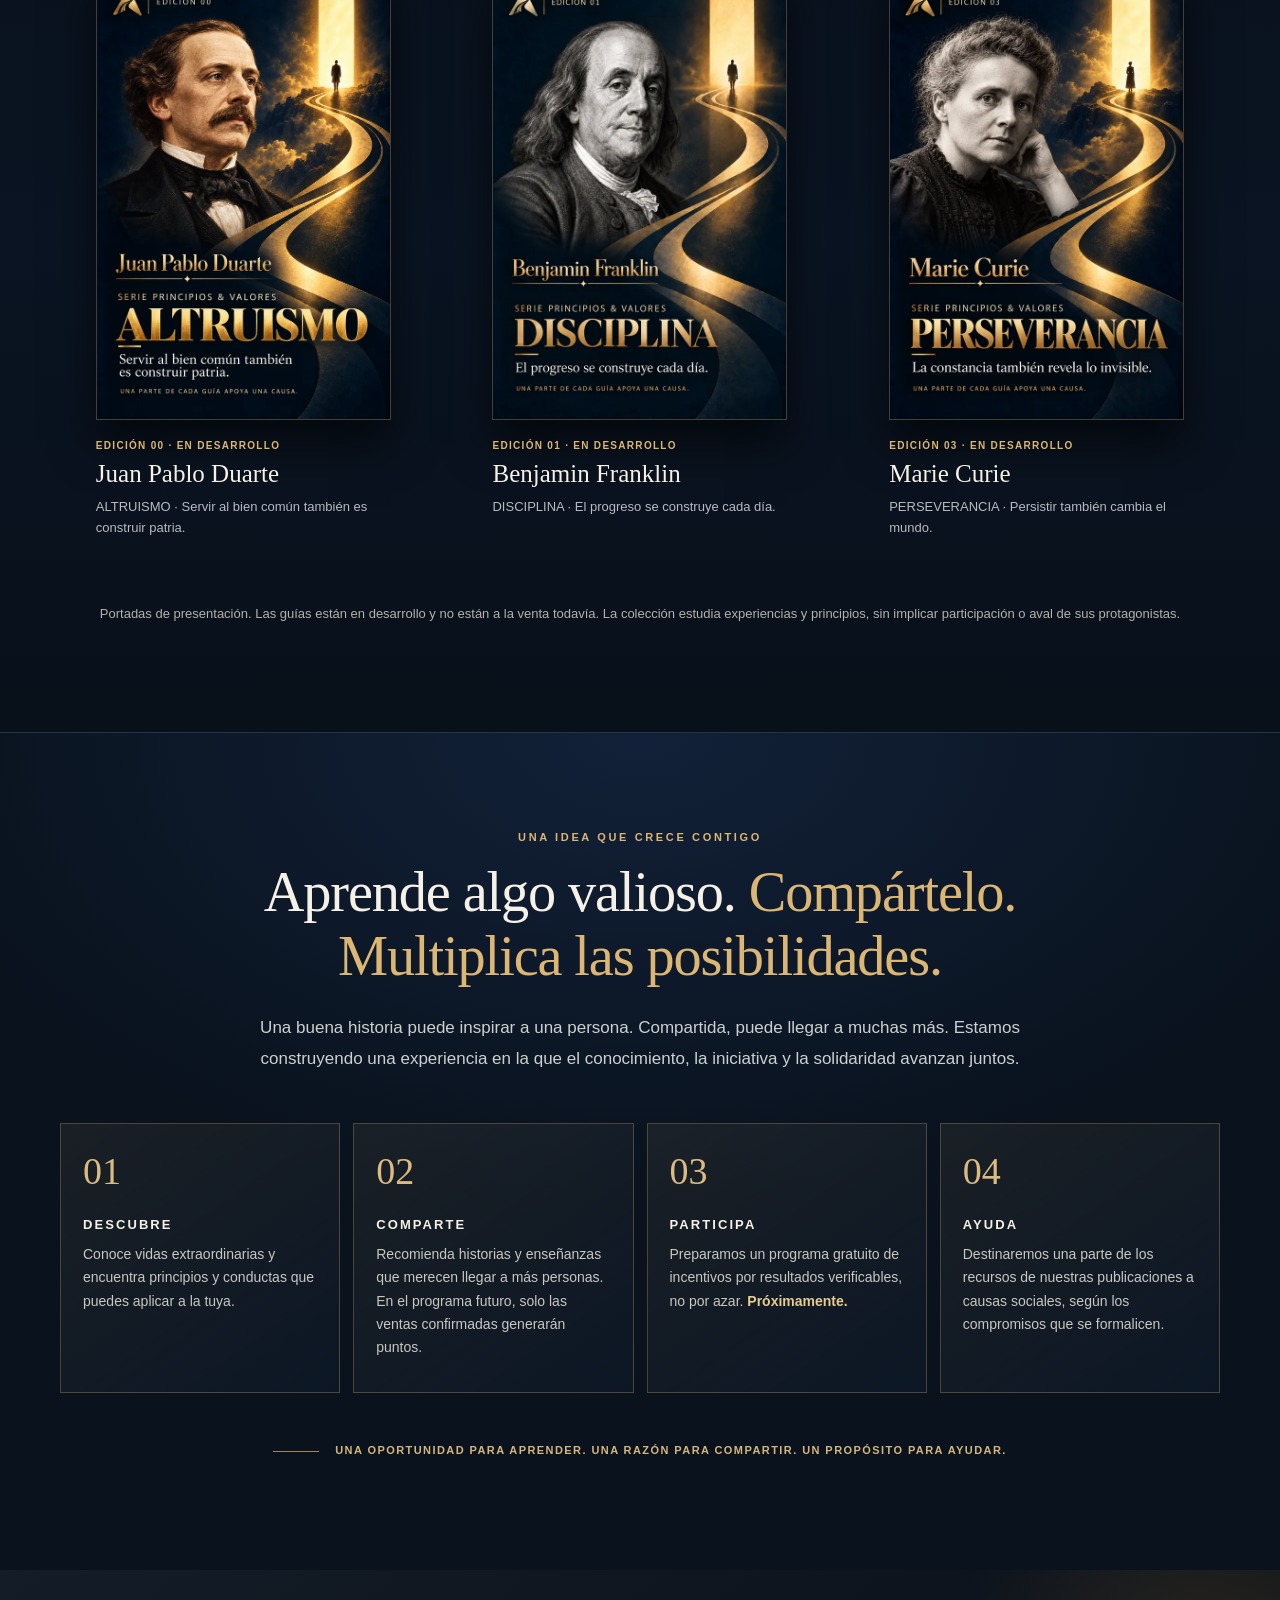
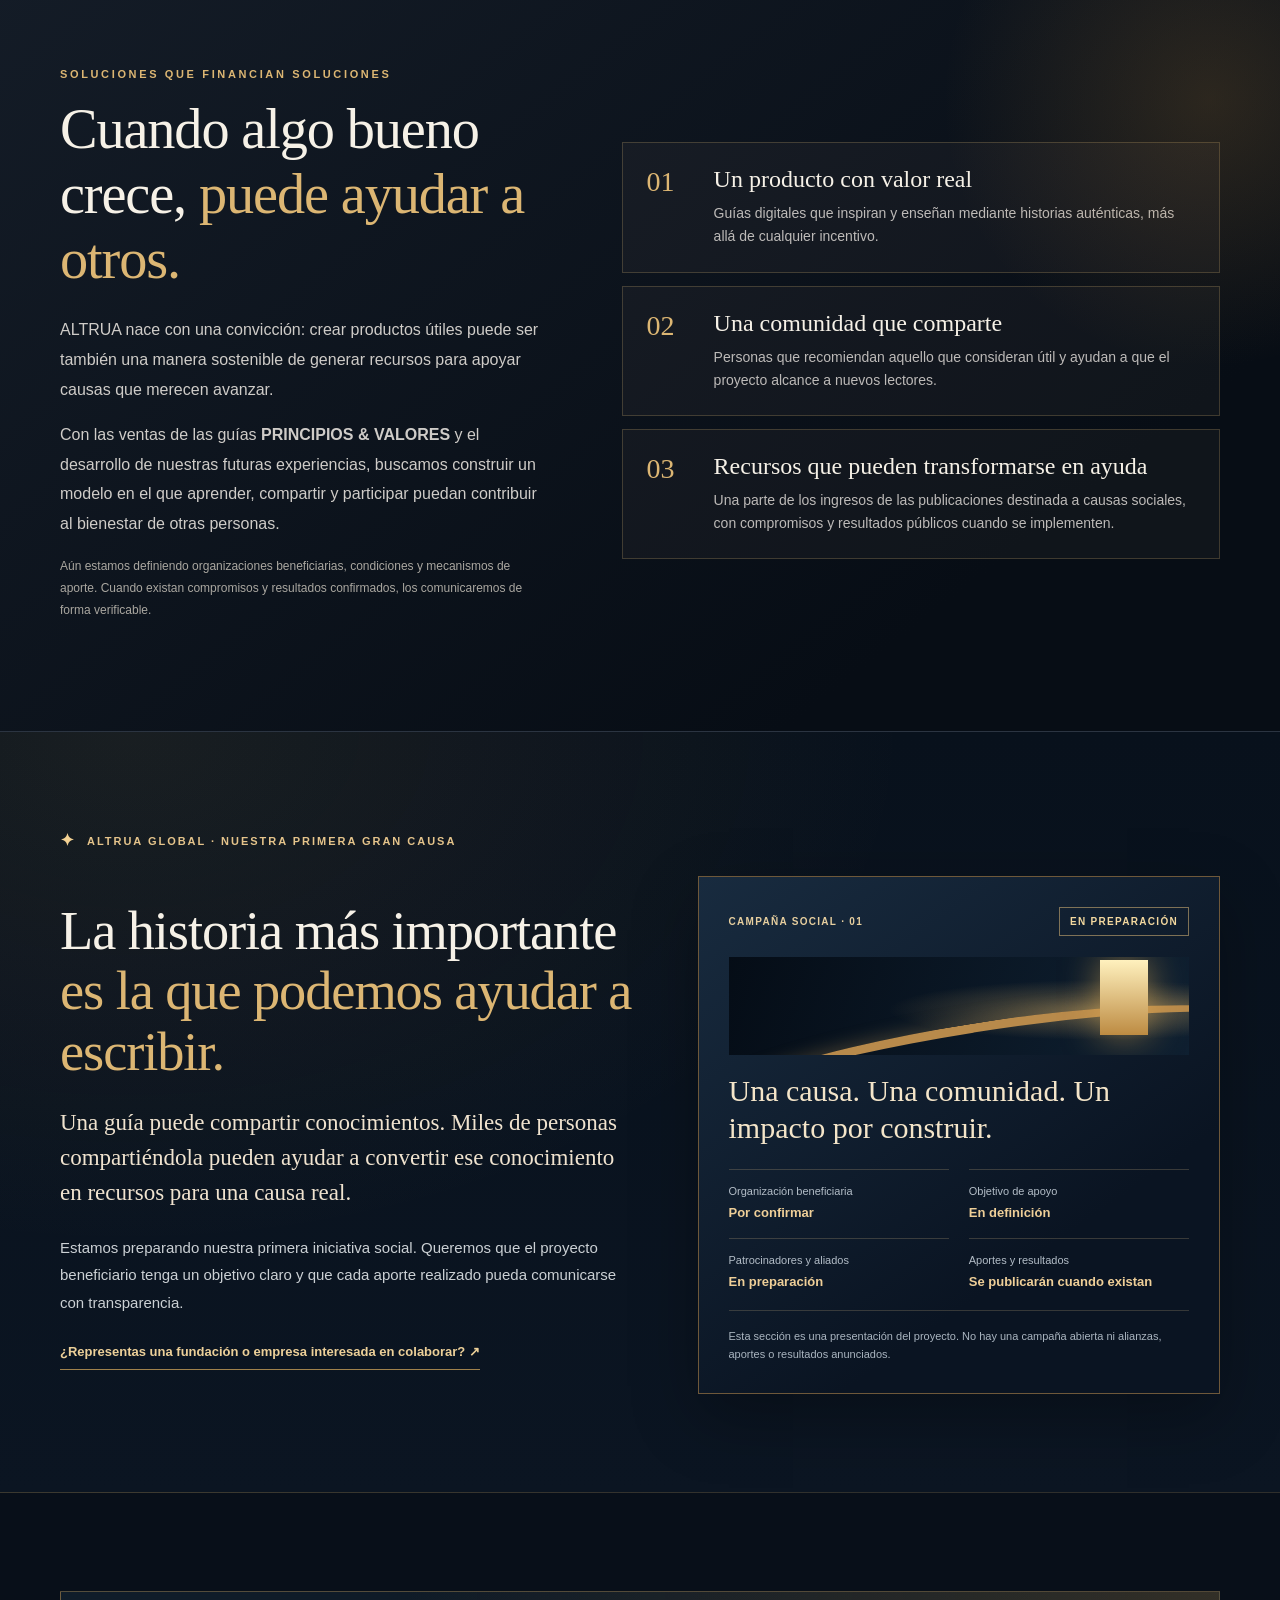
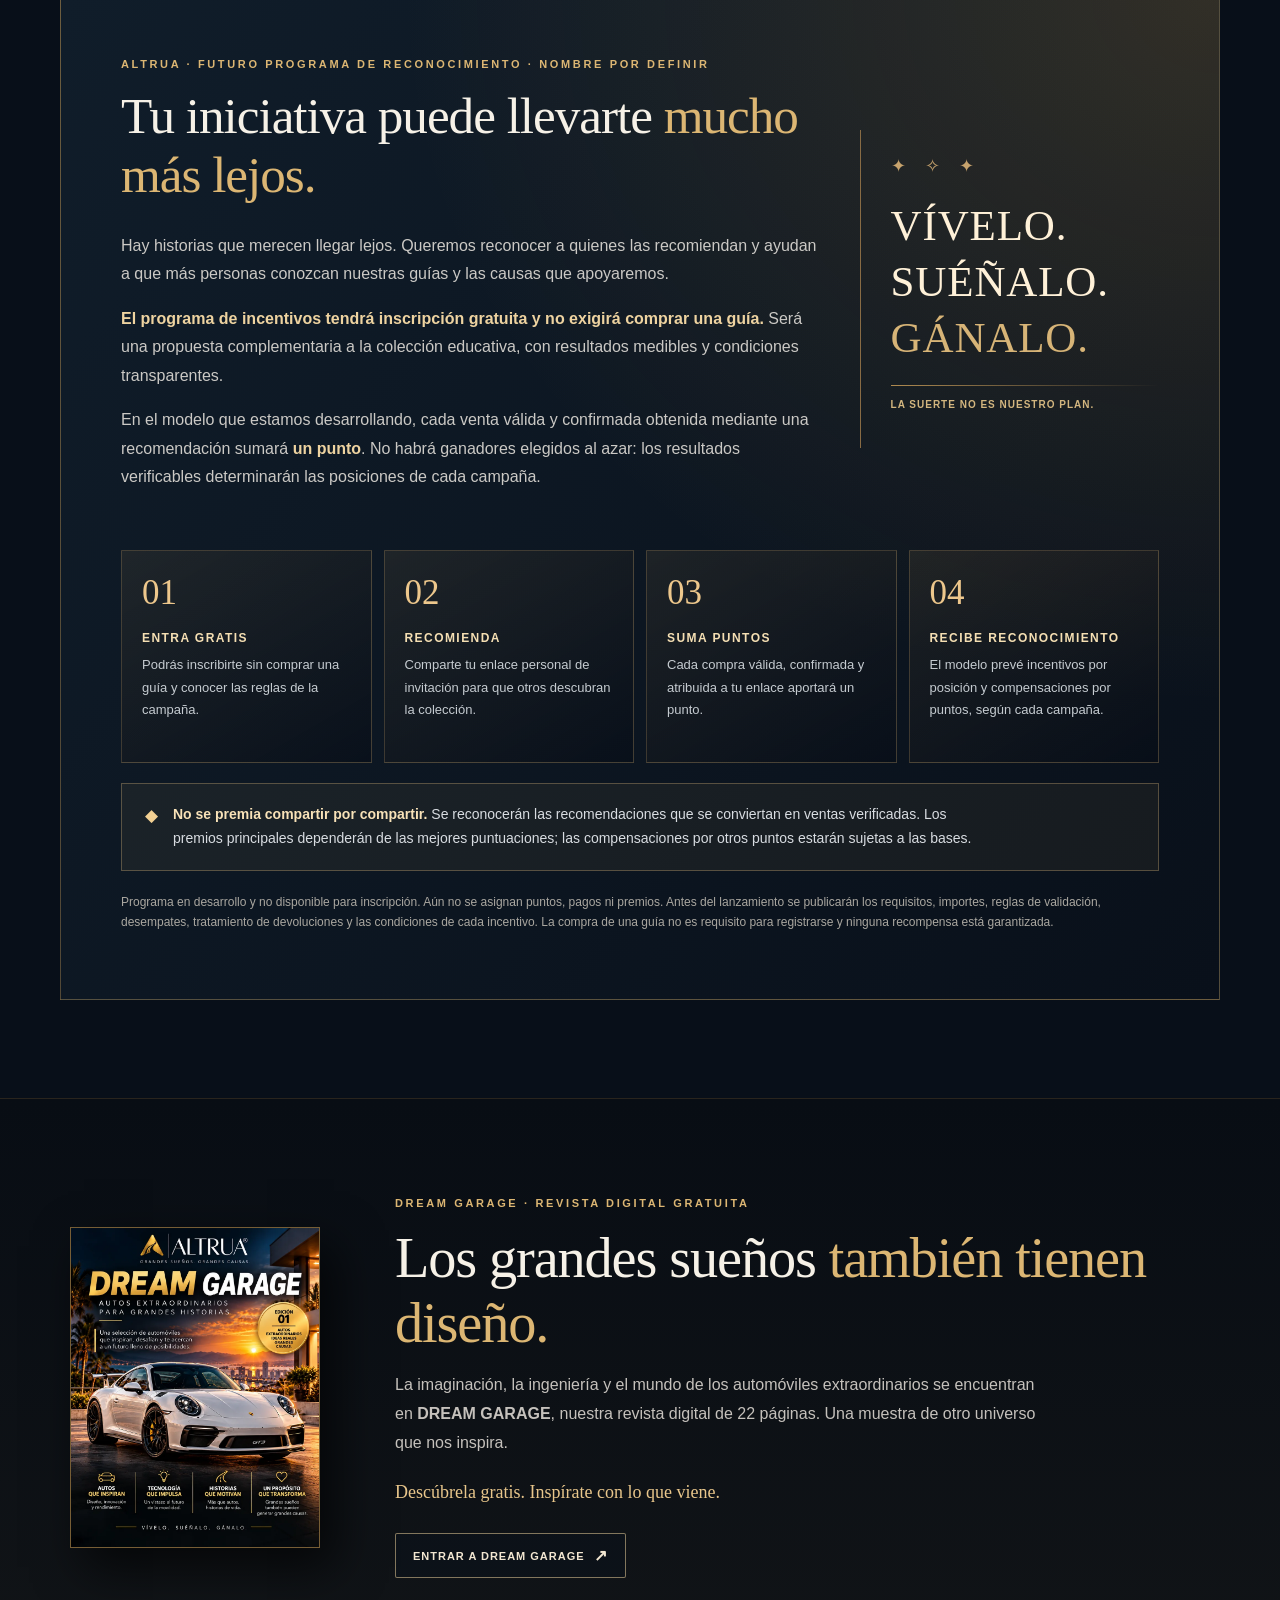
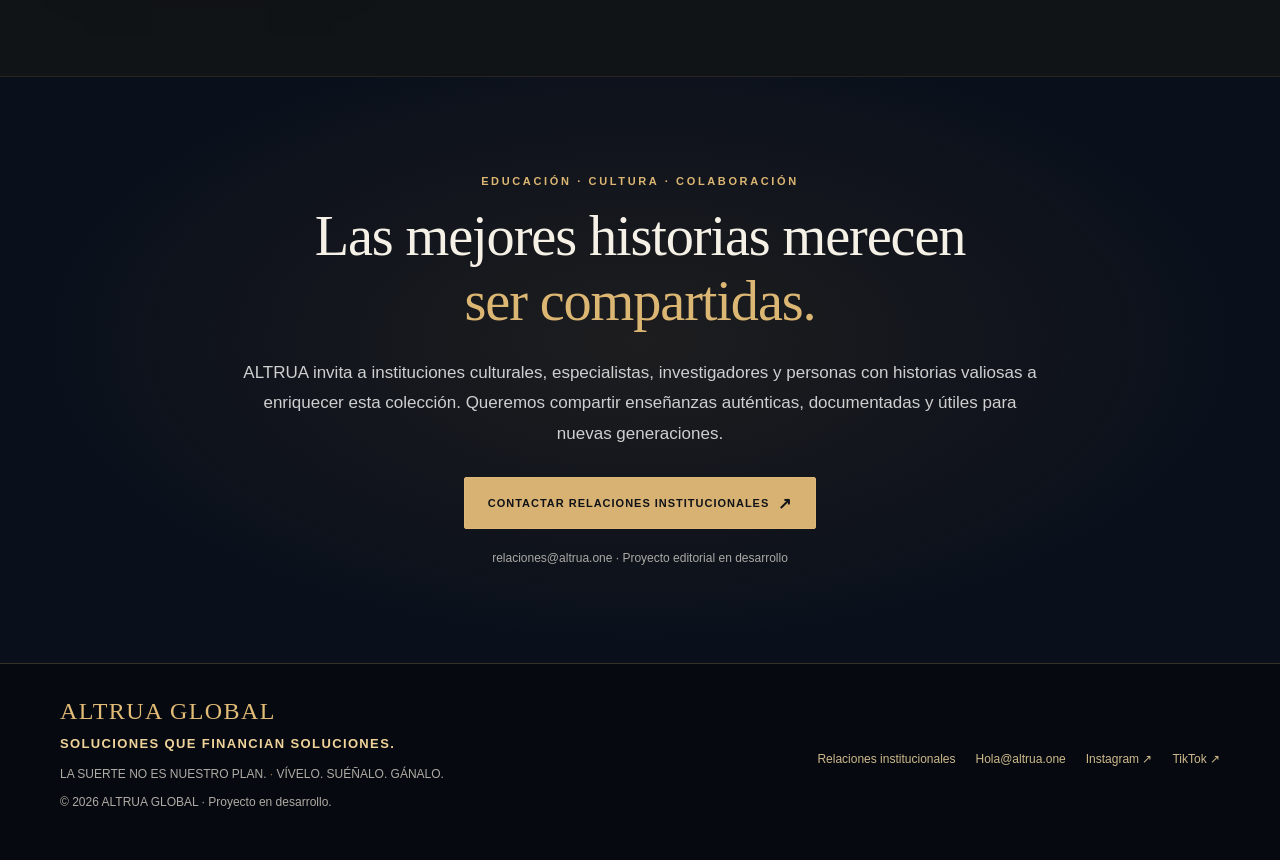
==== commit 4590799e: "Add files via upload" ====
--- a/index.html
+++ b/index.html
@@ -66,6 +66,37 @@
 @media(max-width:1050px){.hero-grid{grid-template-columns:minmax(0,1.08fr) minmax(0,.92fr)}.hero h1{font-size:clamp(36px,4.6vw,50px)}.journey-grid{grid-template-columns:repeat(2,minmax(0,1fr))}.journey-card{min-height:220px}.path-layout{gap:20px}}
 @media(max-width:760px){.hero-grid{grid-template-columns:1fr;min-height:auto;gap:12px;padding-block:53px 73px}.hero h1{font-size:clamp(34px,6.5vw,52px);line-height:1.095}.hero-lead{font-size:16px}.hero-art{min-height:420px}.manifesto-inner{gap:8px 13px;font-size:9px}.journey-grid{gap:13px}.journey-card{min-height:210px}.path-box{padding:40px 27px}.path-layout{grid-template-columns:1fr;gap:20px}.opportunity-aside{padding:20px 0 12px 20px}.opportunity-big{font-size:33px!important}}
 @media(max-width:500px){.hero h1{font-size:clamp(29px,8.2vw,40px);letter-spacing:-.045em}.hero-mark{font-size:9px;letter-spacing:.06em}.hero-mark::before{width:20px}.manifesto-inner{display:grid;gap:5px}.manifesto-diamond{display:none}.journey-grid{grid-template-columns:1fr}.journey-card{min-height:auto;padding:23px}.journey-card h3{margin:14px 0 9px}.path-main .section-title{font-size:35px}.footer-slogan{font-size:12px!important}}
+
+/* ALTRUA | Primer impacto y programa de incentivos por desempeño | vista anticipada */
+.campaign-preview{background:radial-gradient(ellipse at 10% 0%,rgba(210,167,89,.085),transparent 48%),linear-gradient(180deg,#08111c,#0b1522);border-top:1px solid #2b3441;border-bottom:1px solid rgba(222,185,118,.18)}
+.campaign-kicker{font-size:11px;letter-spacing:.18em;font-weight:800;color:#e5c48b;margin-bottom:25px;display:flex;align-items:center;gap:11px}
+.campaign-kicker-mark{font-size:17px;color:#f4d293}
+.campaign-grid{display:grid;grid-template-columns:minmax(0,1.05fr) minmax(330px,.95fr);gap:60px;align-items:center}
+.campaign-lead{min-width:0}.campaign-lead .section-title{font-size:clamp(34px,4.25vw,56px);line-height:1.12;margin:0 0 23px}
+.campaign-lead p{font-size:15px;line-height:1.82;color:#cbd0d4;max-width:640px}.campaign-lead .campaign-intro{font-family:Georgia,serif;font-size:clamp(18px,2vw,23px);color:#f0e3cf;line-height:1.52}
+.text-link{display:inline-block;max-width:530px;color:#edd099;font-size:13px;line-height:1.65;font-weight:700;border-bottom:1px solid #9f814c;padding-bottom:6px;margin-top:10px}.text-link:hover{color:#fff1c9}
+.campaign-panel{min-width:0;background:linear-gradient(145deg,#182b3f,#0a1422 70%);border:1px solid #6e583a;padding:30px;box-shadow:0 23px 62px rgba(0,0,0,.28);position:relative;overflow:hidden}
+.campaign-panel-head{display:flex;justify-content:space-between;align-items:center;gap:12px;flex-wrap:wrap;color:#e7cf9f;font-size:10px;font-weight:800;letter-spacing:.13em}
+.campaign-phase{border:1px solid rgba(238,198,127,.5);padding:8px 10px;color:#f3d89f}
+.campaign-panel-art{height:98px;position:relative;isolation:isolate;margin:21px 0 18px;overflow:hidden;background:linear-gradient(110deg,rgba(2,8,16,.85),rgba(15,34,52,.75))}
+.campaign-glow{position:absolute;inset:0;background:radial-gradient(ellipse at 80% 54%,rgba(245,196,109,.36),transparent 40%)}
+.campaign-light{position:absolute;right:9%;top:3px;width:48px;height:75px;background:linear-gradient(180deg,#fff1be,#bd8b42);box-shadow:0 0 36px rgba(239,183,87,.54)}
+.campaign-road{position:absolute;width:140%;height:120px;left:-15%;bottom:-88px;border-top:9px solid #b88a4b;border-radius:50%;transform:rotate(-9deg);box-shadow:0 -3px 17px rgba(219,174,99,.25)}
+.campaign-panel h3{font:400 clamp(22px,2.8vw,30px)/1.22 Georgia,serif;color:#f4e5c9;margin:0 0 23px}
+.campaign-fields{display:grid;grid-template-columns:1fr 1fr;gap:0 20px}.campaign-fields div{border-top:1px solid rgba(230,199,144,.21);padding:15px 0;display:flex;flex-direction:column;gap:7px;min-width:0}
+.campaign-fields span{color:#b3bdc7;font-size:11px}.campaign-fields strong{font-size:13px;font-weight:700;color:#efcf98;line-height:1.4}
+.campaign-disclaimer{border-top:1px solid rgba(230,199,144,.2);padding-top:16px;margin:4px 0 0;color:#aab5c0;font-size:11px;line-height:1.65}
+.incentive-grid{display:grid;grid-template-columns:repeat(4,minmax(0,1fr));gap:12px;margin-top:43px}
+.incentive-step{min-width:0;padding:24px 20px 25px;border:1px solid rgba(231,190,120,.23);background:linear-gradient(150deg,rgba(213,165,89,.085),rgba(6,12,22,.6));min-height:213px}
+.incentive-step>span{font:400 35px/1 Georgia,serif;color:#edc78c}.incentive-step h3{font-size:12px;letter-spacing:.12em;color:#f5dfb3;margin:21px 0 9px;font-weight:800}
+.incentive-step p{font-size:13px;line-height:1.7;color:#c5cbd0;margin:0}
+.incentive-principle{display:flex;align-items:flex-start;gap:15px;border:1px solid rgba(229,190,129,.31);background:rgba(230,181,100,.06);padding:19px 23px;margin:20px 0 0}
+.incentive-principle>span{color:#f2d093;font-size:17px;margin-top:2px}.incentive-principle p{margin:0;font-size:14px;line-height:1.7;color:#d8dce1}.incentive-principle strong{color:#f8e2b8}
+.path-box .quiet{font-size:12px!important;color:#b5bbc3;line-height:1.7}
+@media(max-width:1050px){.campaign-grid{gap:33px;grid-template-columns:minmax(0,1fr) minmax(310px,.92fr)}.incentive-grid{grid-template-columns:repeat(2,minmax(0,1fr))}.incentive-step{min-height:180px}}
+@media(max-width:760px){.campaign-grid{grid-template-columns:1fr;gap:26px}.campaign-panel{padding:24px}.campaign-lead .section-title{font-size:clamp(33px,7vw,45px)}.campaign-kicker{font-size:10px}.incentive-grid{margin-top:29px}}
+@media(max-width:500px){.campaign-fields{grid-template-columns:1fr 1fr;gap:0 12px}.campaign-panel h3{font-size:24px}.campaign-panel-head{font-size:9px}.campaign-fields strong{font-size:12px}.incentive-grid{grid-template-columns:1fr;gap:10px}.incentive-step{min-height:0;padding:19px 18px}.incentive-step h3{margin:12px 0 7px}.incentive-principle{padding:17px}}
+
 </style>
 <script async="" defer="" src="https://challenges.cloudflare.com/turnstile/v0/api.js"></script>
 </head>
@@ -93,9 +124,9 @@
 </div>
 <div class="journey-grid">
 <article class="journey-card"><div class="journey-n">01</div><h3>DESCUBRE</h3><p>Conoce vidas extraordinarias y encuentra principios y conductas que puedes aplicar a la tuya.</p></article>
-<article class="journey-card"><div class="journey-n">02</div><h3>COMPARTE</h3><p>Recomienda historias y enseñanzas que merecen llegar a más personas. Compartir una buena idea también es aportar.</p></article>
-<article class="journey-card"><div class="journey-n">03</div><h3>PARTICIPA</h3><p>Preparamos nuevas oportunidades vinculadas a la difusión de nuestras guías y a retos con requisitos claros. <strong>Próximamente.</strong></p></article>
-<article class="journey-card"><div class="journey-n">04</div><h3>AYUDA</h3><p>Queremos que una parte de las ventas de nuestras publicaciones contribuya a financiar causas sociales verificables.</p></article>
+<article class="journey-card"><div class="journey-n">02</div><h3>COMPARTE</h3><p>Recomienda historias y enseñanzas que merecen llegar a más personas. En el programa futuro, solo las ventas confirmadas generarán puntos.</p></article>
+<article class="journey-card"><div class="journey-n">03</div><h3>PARTICIPA</h3><p>Preparamos un programa gratuito de incentivos por resultados verificables, no por azar. <strong>Próximamente.</strong></p></article>
+<article class="journey-card"><div class="journey-n">04</div><h3>AYUDA</h3><p>Destinaremos una parte de los recursos de nuestras publicaciones a causas sociales, según los compromisos que se formalicen.</p></article>
 </div>
 <div class="journey-statement"><span aria-hidden="true" class="statement-line"></span><p>UNA OPORTUNIDAD PARA APRENDER. UNA RAZÓN PARA COMPARTIR. UN PROPÓSITO PARA AYUDAR.</p></div>
 </div>
@@ -111,19 +142,55 @@
 <div class="purpose-card"><span class="num">02</span><div><h3>Una comunidad que comparte</h3><p>Personas que recomiendan aquello que consideran útil y ayudan a que el proyecto alcance a nuevos lectores.</p></div></div>
 <div class="purpose-card"><span class="num">03</span><div><h3>Recursos que pueden transformarse en ayuda</h3><p>Una parte de los ingresos de las publicaciones destinada a causas sociales, con compromisos y resultados públicos cuando se implementen.</p></div></div>
 </div></div></section>
-<section class="section path" id="oportunidades"><div class="wrap"><div class="path-box">
-<div class="eyebrow">ALTRUA · PROGRAMA DE PARTICIPACIÓN EN PREPARACIÓN</div>
-<div class="path-layout"><div class="path-main">
-<h2 class="section-title">Compartir algo valioso <span class="gold">puede abrirte nuevas puertas.</span></h2>
-<p>Cuando una buena guía llega a más personas, su impacto crece. Por eso diseñamos un programa para reconocer la iniciativa de quienes ayuden a difundir nuestras publicaciones y participen en las experiencias que anunciaremos.</p>
-<p>Queremos crear <strong>oportunidades interesantes y premios</strong> mediante retos y mecanismos de participación con reglas claras, mientras fortalecemos un modelo capaz de generar recursos para apoyar causas sociales.</p>
-<a class="btn compact ghost" href="#causas">CONOCE NUESTRO PROPÓSITO <span aria-hidden="true" class="btn-icon">↗</span></a>
-</div><aside aria-label="Filosofía del programa" class="opportunity-aside">
-<div aria-hidden="true" class="opportunity-stars">✦ ✧ ✦</div><p class="opportunity-big">VÍVELO.<br/>SUÉÑALO.<br/><span>GÁNALO.</span></p>
-<div class="opportunity-rule"></div><p>LA SUERTE NO ES NUESTRO PLAN.</p></aside></div>
-<div class="pills"><span class="pill">Comparte conocimiento</span><span class="pill">Oportunidades en preparación</span><span class="pill">Reglas verificables</span></div>
-<p class="quiet">El programa de participación y premios aún no está activo. Compartir una guía o un enlace hoy no otorga inscripciones, puntos ni derechos a premios. Las bases, condiciones, requisitos legales, disponibilidad y premios se publicarán antes de su lanzamiento. No se garantizan beneficios o premios por compartir.</p>
+
+<section class="section campaign-preview" id="primera-causa" aria-labelledby="campaign-title">
+  <div class="wrap">
+    <div class="campaign-kicker"><span class="campaign-kicker-mark" aria-hidden="true">✦</span> ALTRUA GLOBAL · NUESTRA PRIMERA GRAN CAUSA</div>
+    <div class="campaign-grid">
+      <div class="campaign-lead">
+        <h2 class="section-title" id="campaign-title">La historia más importante <span class="gold">es la que podemos ayudar a escribir.</span></h2>
+        <p class="campaign-intro">Una guía puede compartir conocimientos. Miles de personas compartiéndola pueden ayudar a convertir ese conocimiento en recursos para una causa real.</p>
+        <p>Estamos preparando nuestra primera iniciativa social. Queremos que el proyecto beneficiario tenga un objetivo claro y que cada aporte realizado pueda comunicarse con transparencia.</p>
+        <a class="text-link" href="mailto:relaciones@altrua.one?subject=Colaboraci%C3%B3n%20social%20con%20ALTRUA">¿Representas una fundación o empresa interesada en colaborar? <span aria-hidden="true">↗</span></a>
+      </div>
+      <div class="campaign-panel" aria-label="Estado de nuestra primera campaña social">
+        <div class="campaign-panel-head"><span>CAMPAÑA SOCIAL · 01</span><span class="campaign-phase">EN PREPARACIÓN</span></div>
+        <div class="campaign-panel-art" aria-hidden="true"><span class="campaign-glow"></span><span class="campaign-road"></span><span class="campaign-light"></span></div>
+        <h3>Una causa. Una comunidad. Un impacto por construir.</h3>
+        <div class="campaign-fields">
+          <div><span>Organización beneficiaria</span><strong>Por confirmar</strong></div>
+          <div><span>Objetivo de apoyo</span><strong>En definición</strong></div>
+          <div><span>Patrocinadores y aliados</span><strong>En preparación</strong></div>
+          <div><span>Aportes y resultados</span><strong>Se publicarán cuando existan</strong></div>
+        </div>
+        <p class="campaign-disclaimer">Esta sección es una presentación del proyecto. No hay una campaña abierta ni alianzas, aportes o resultados anunciados.</p>
+      </div>
+    </div>
+  </div>
+</section>
+
+<section class="section path" id="oportunidades" aria-labelledby="path-title"><div class="wrap"><div class="path-box">
+  <div class="eyebrow">ALTRUA · FUTURO PROGRAMA DE RECONOCIMIENTO · NOMBRE POR DEFINIR</div>
+  <div class="path-layout"><div class="path-main">
+    <h2 class="section-title" id="path-title">Tu iniciativa puede llevarte <span class="gold">mucho más lejos.</span></h2>
+    <p>Hay historias que merecen llegar lejos. Queremos reconocer a quienes las recomiendan y ayudan a que más personas conozcan nuestras guías y las causas que apoyaremos.</p>
+    <p><strong>El programa de incentivos tendrá inscripción gratuita y no exigirá comprar una guía.</strong> Será una propuesta complementaria a la colección educativa, con resultados medibles y condiciones transparentes.</p>
+    <p>En el modelo que estamos desarrollando, cada venta válida y confirmada obtenida mediante una recomendación sumará <strong>un punto</strong>. No habrá ganadores elegidos al azar: los resultados verificables determinarán las posiciones de cada campaña.</p>
+  </div><aside class="opportunity-aside" aria-label="Nuestra filosofía de participación">
+    <div aria-hidden="true" class="opportunity-stars">✦ ✧ ✦</div>
+    <p class="opportunity-big">VÍVELO.<br>SUÉÑALO.<br><span>GÁNALO.</span></p>
+    <div class="opportunity-rule"></div><p>LA SUERTE NO ES NUESTRO PLAN.</p>
+  </aside></div>
+  <div class="incentive-grid" aria-label="Cómo se proyecta la participación">
+    <article class="incentive-step"><span>01</span><h3>ENTRA GRATIS</h3><p>Podrás inscribirte sin comprar una guía y conocer las reglas de la campaña.</p></article>
+    <article class="incentive-step"><span>02</span><h3>RECOMIENDA</h3><p>Comparte tu enlace personal de invitación para que otros descubran la colección.</p></article>
+    <article class="incentive-step"><span>03</span><h3>SUMA PUNTOS</h3><p>Cada compra válida, confirmada y atribuida a tu enlace aportará un punto.</p></article>
+    <article class="incentive-step"><span>04</span><h3>RECIBE RECONOCIMIENTO</h3><p>El modelo prevé incentivos por posición y compensaciones por puntos, según cada campaña.</p></article>
+  </div>
+  <div class="incentive-principle"><span aria-hidden="true">◆</span><p><strong>No se premia compartir por compartir.</strong> Se reconocerán las recomendaciones que se conviertan en ventas verificadas. Los premios principales dependerán de las mejores puntuaciones; las compensaciones por otros puntos estarán sujetas a las bases.</p></div>
+  <p class="quiet">Programa en desarrollo y no disponible para inscripción. Aún no se asignan puntos, pagos ni premios. Antes del lanzamiento se publicarán los requisitos, importes, reglas de validación, desempates, tratamiento de devoluciones y las condiciones de cada incentivo. La compra de una guía no es requisito para registrarse y ninguna recompensa está garantizada.</p>
 </div></div></section>
+
 <section class="section dg-teaser" id="dream-garage"><div class="wrap dg-grid"><div class="dg-frame"><img alt="Portada de la revista gratuita DREAM GARAGE, edición 01" loading="lazy" src="[data-uri]"/></div><div class="dg-copy">
 <div class="eyebrow">DREAM GARAGE · REVISTA DIGITAL GRATUITA</div>
 <h2 class="section-title">Los grandes sueños <span class="gold">también tienen diseño.</span></h2>
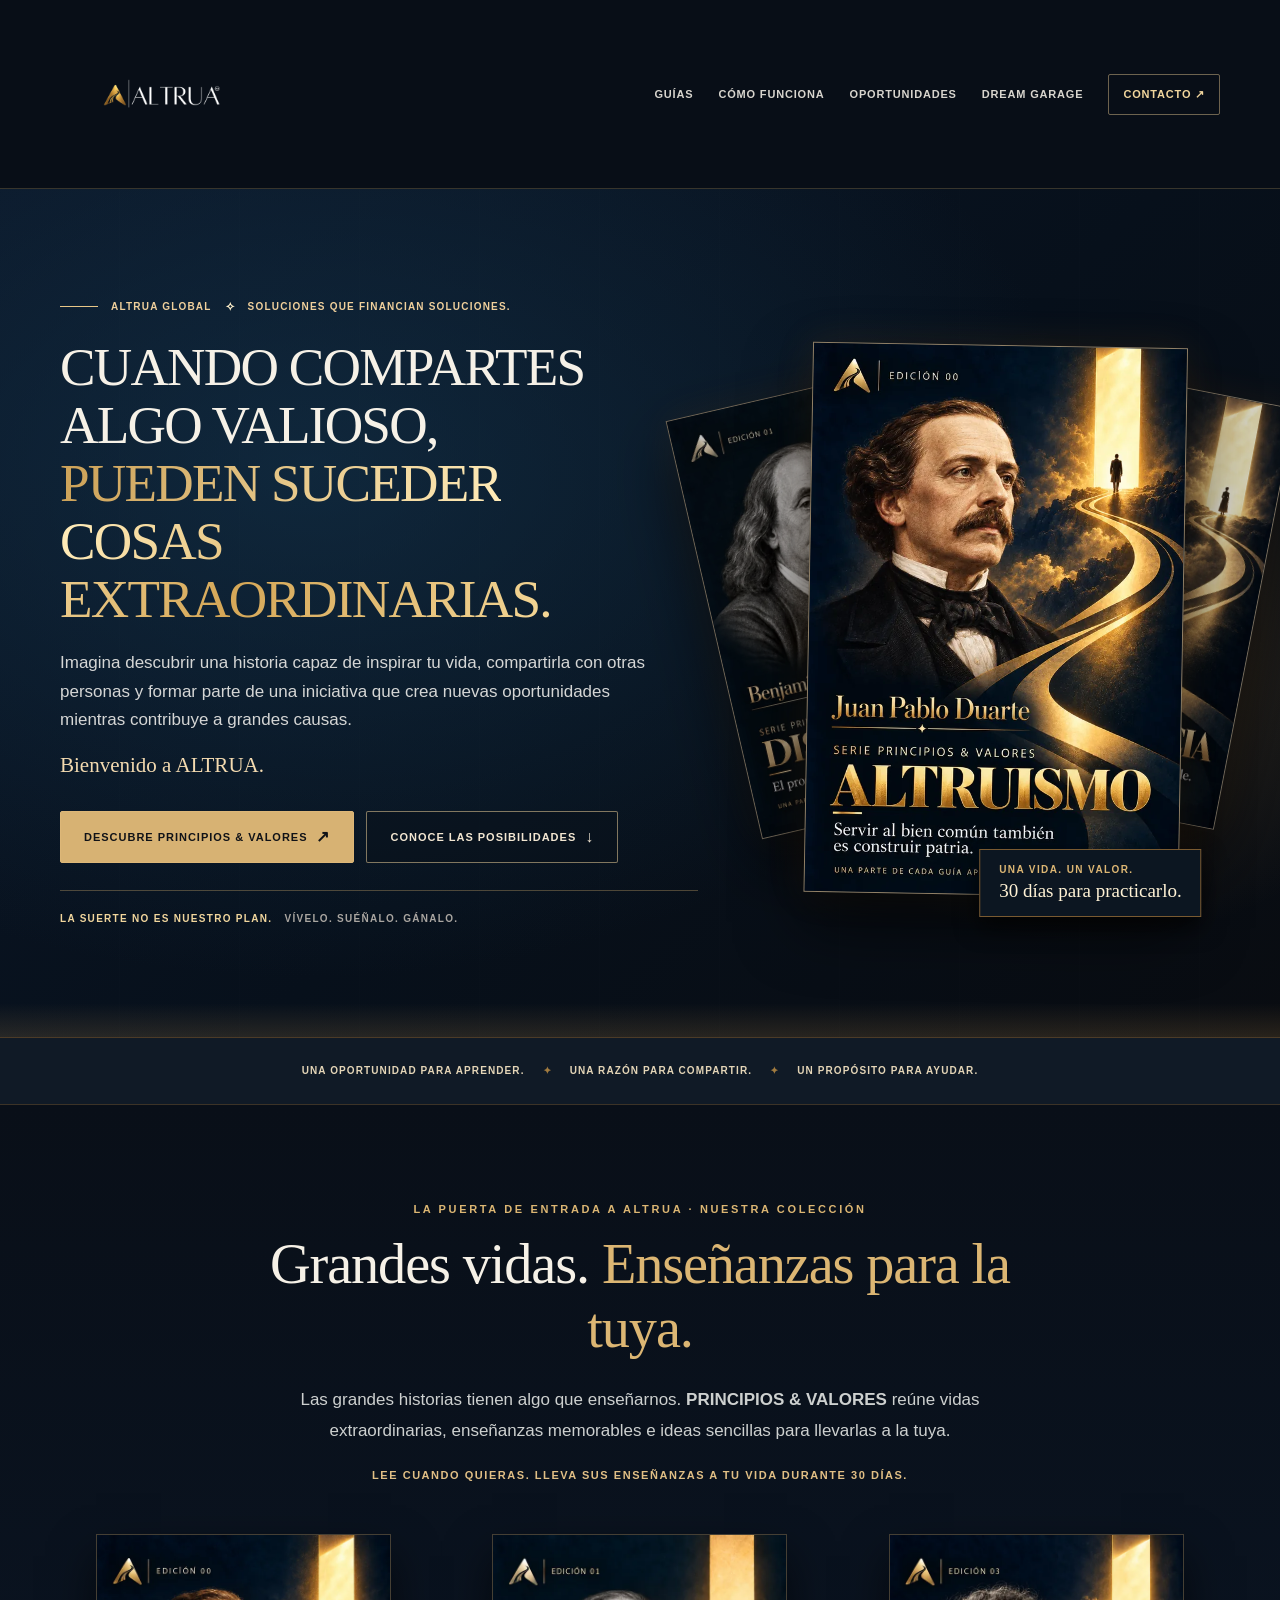
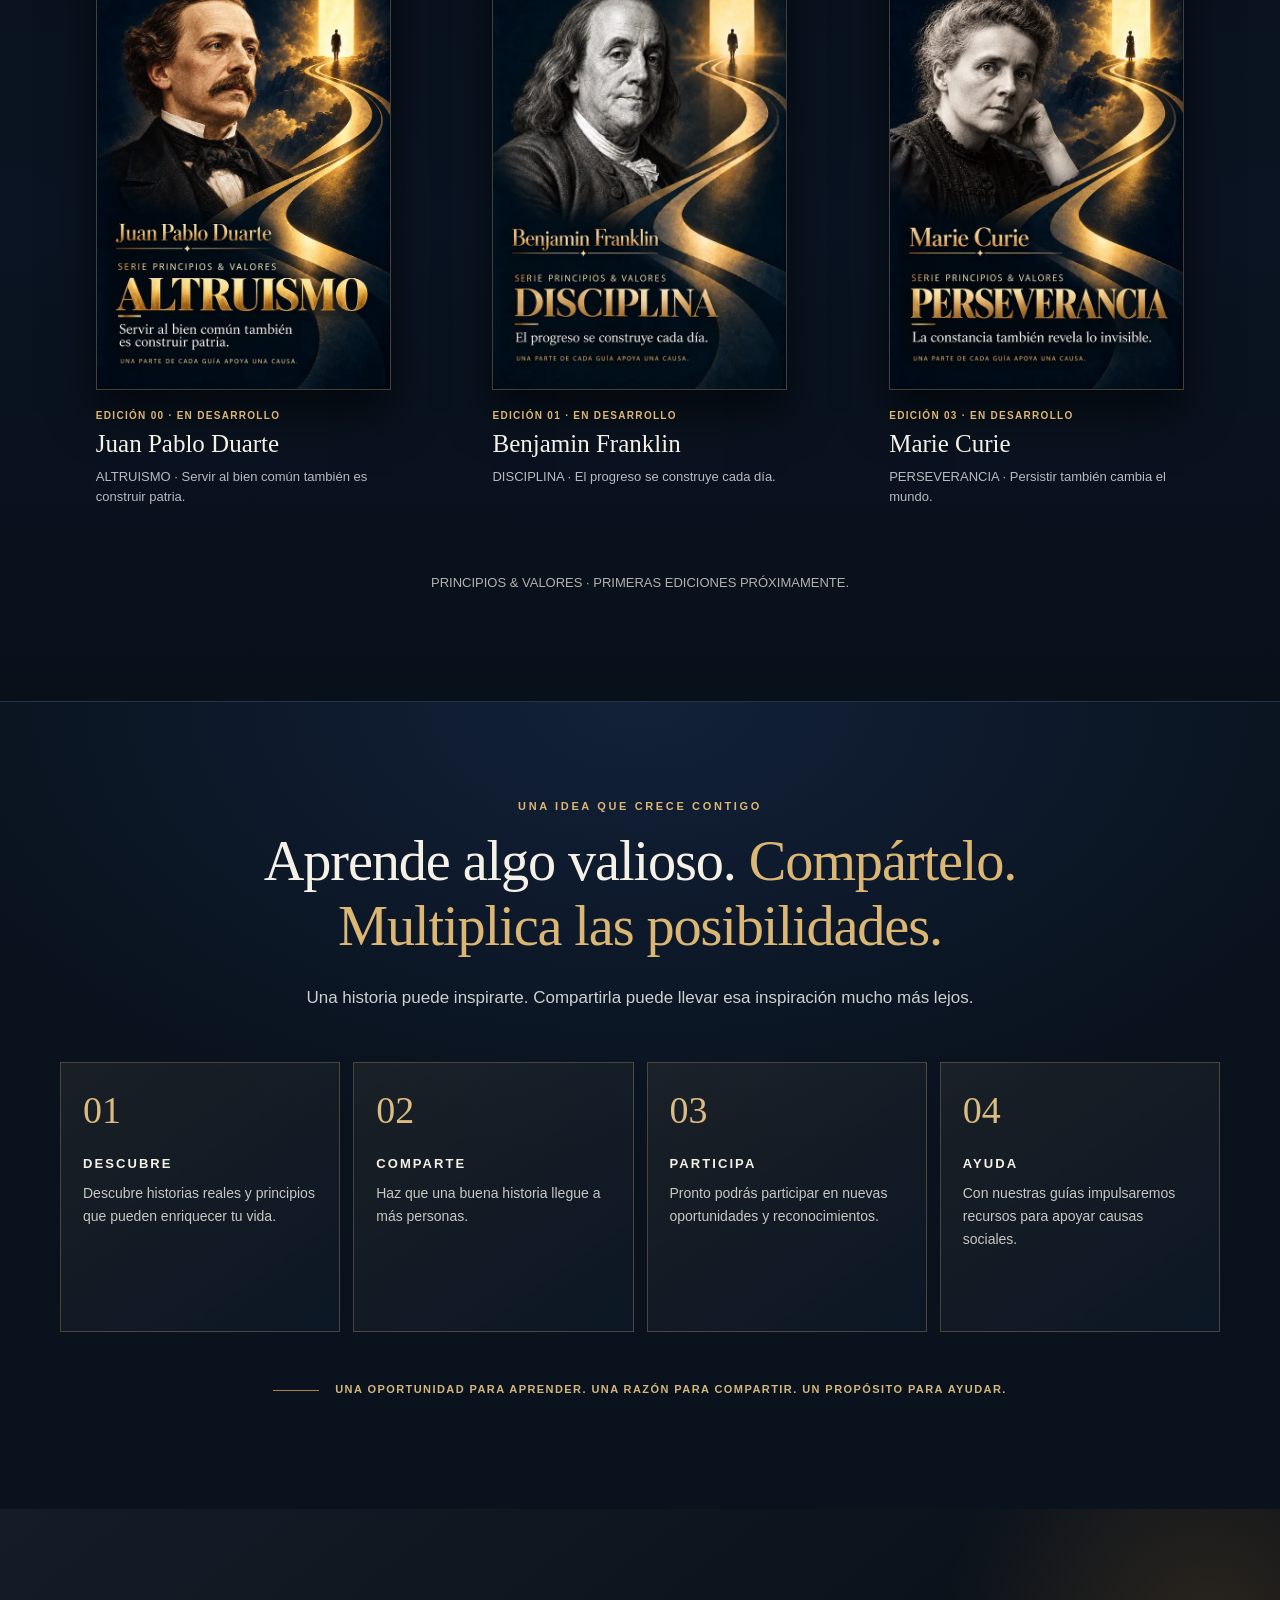
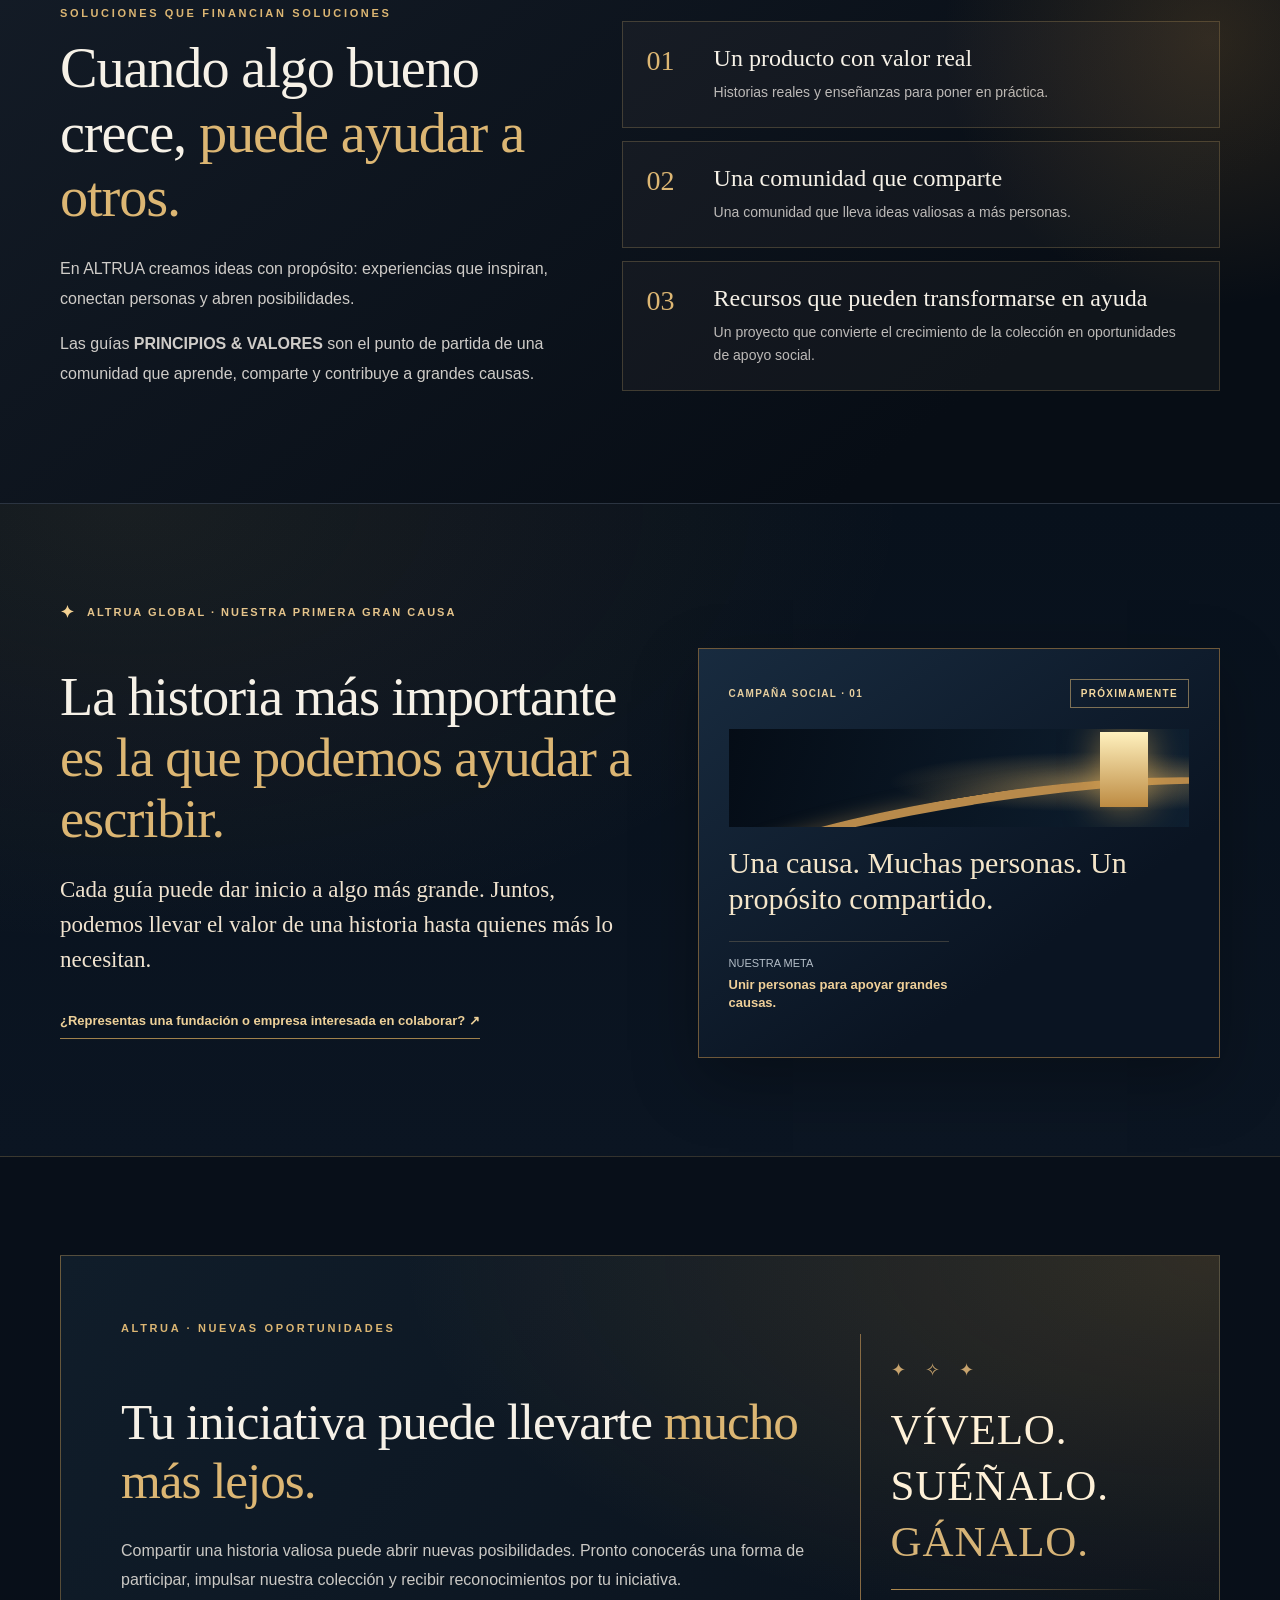
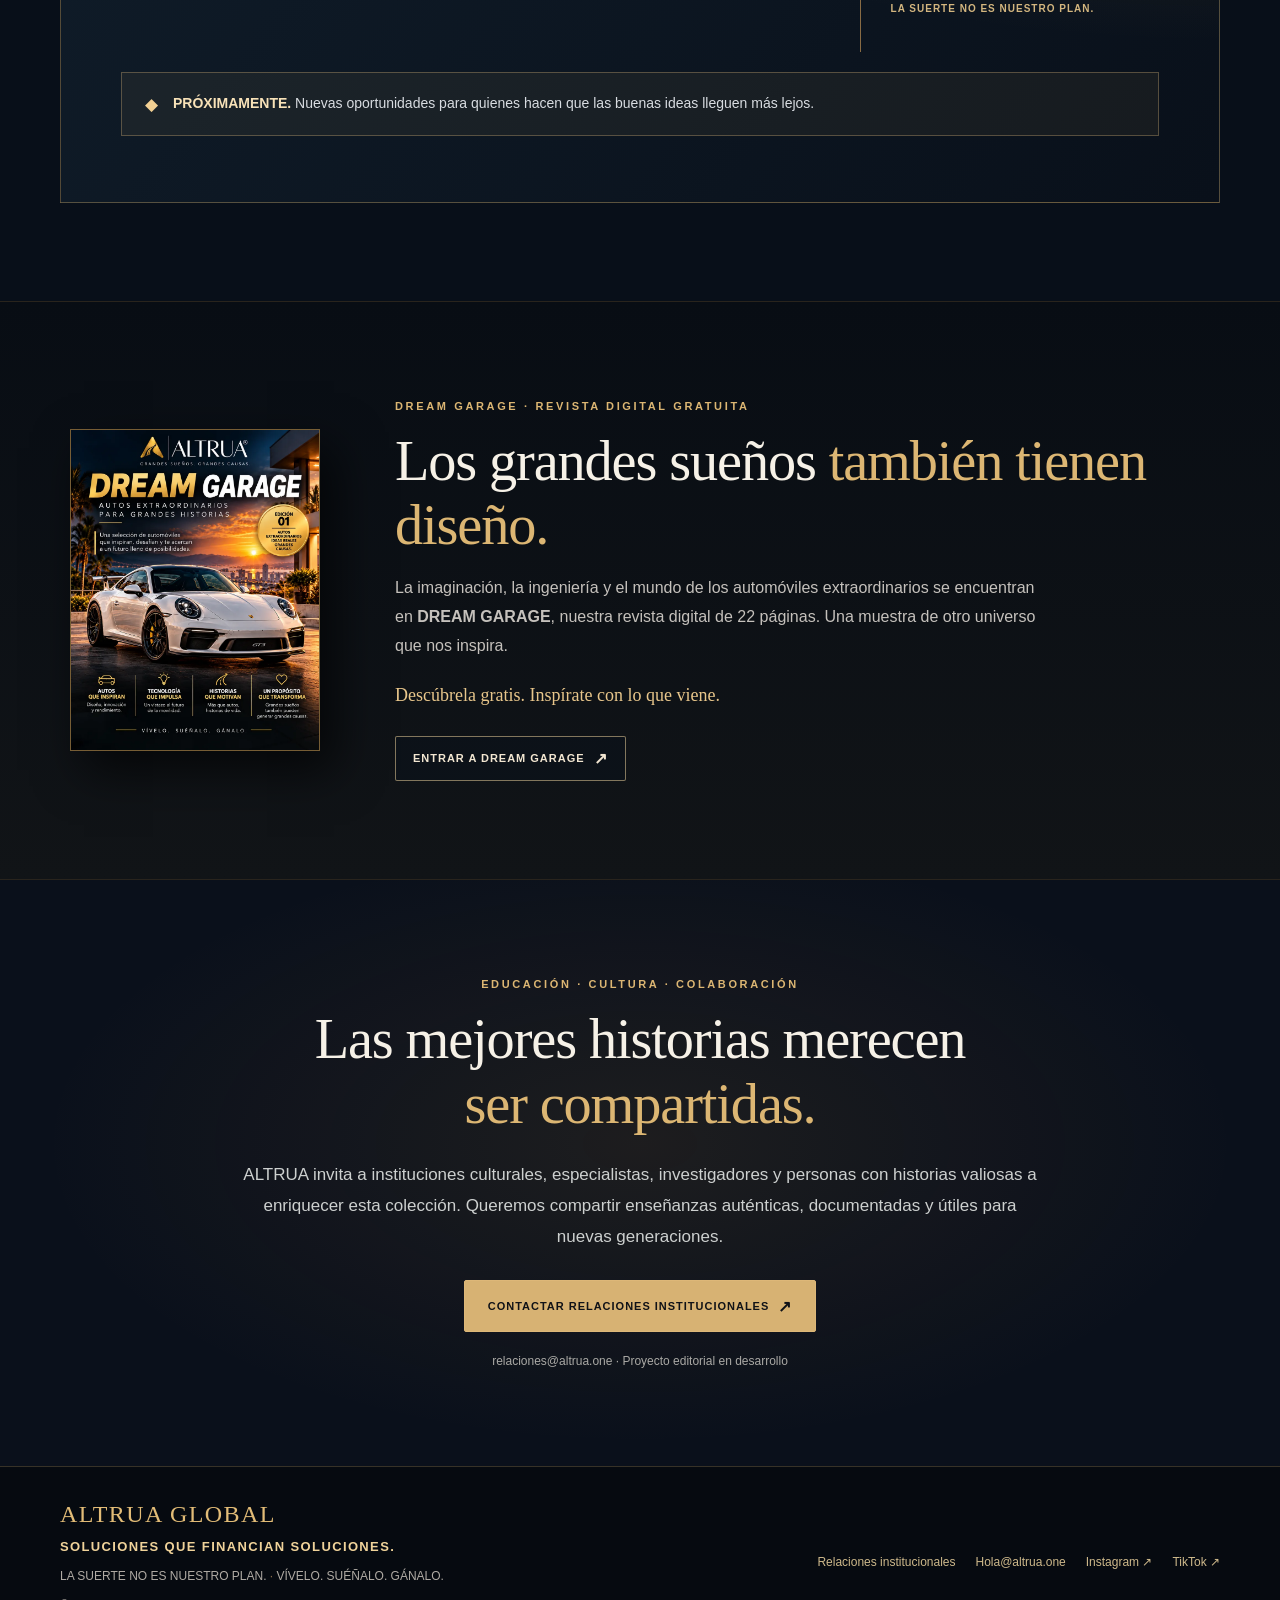
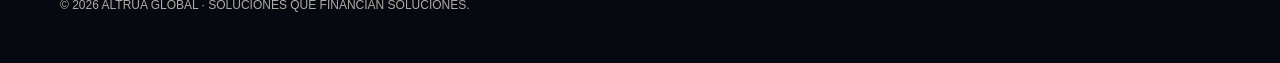
==== commit 57b95458: "Add files via upload" ====
--- a/index.html
+++ b/index.html
@@ -113,20 +113,20 @@
 <section class="section collection" id="coleccion"><div class="wrap"><div class="section-heading">
 <div class="eyebrow">LA PUERTA DE ENTRADA A ALTRUA · NUESTRA COLECCIÓN</div>
 <h2 class="section-title">Grandes vidas. <span class="gold">Enseñanzas para la tuya.</span></h2>
-<p class="section-lead">Hay historias que nos inspiran a tomar mejores decisiones. <strong>PRINCIPIOS &amp; VALORES</strong> reúne episodios reales, lecciones claras y formas sencillas de llevarlas a la práctica. No es un examen ni un cuaderno de tareas: es una lectura que despierta ideas para vivir mejor.</p>
+<p class="section-lead">Las grandes historias tienen algo que enseñarnos. <strong>PRINCIPIOS &amp; VALORES</strong> reúne vidas extraordinarias, enseñanzas memorables e ideas sencillas para llevarlas a la tuya.</p>
 <p class="collection-phrase">LEE CUANDO QUIERAS. LLEVA SUS ENSEÑANZAS A TU VIDA DURANTE 30 DÍAS.</p>
-</div><div class="three-covers"><article class="edition"><img alt="Portada de Juan Pablo Duarte, Altruismo, edición 00" loading="lazy" src="[data-uri]"/><div class="edition-info"><div class="eyebrow">EDICIÓN 00 · EN DESARROLLO</div><h3>Juan Pablo Duarte</h3><p>ALTRUISMO · Servir al bien común también es construir patria.</p></div></article><article class="edition"><img alt="Portada de Benjamin Franklin, Disciplina, edición 01" loading="lazy" src="[data-uri]"/><div class="edition-info"><div class="eyebrow">EDICIÓN 01 · EN DESARROLLO</div><h3>Benjamin Franklin</h3><p>DISCIPLINA · El progreso se construye cada día.</p></div></article><article class="edition"><img alt="Portada de Marie Curie, Perseverancia, edición 03" loading="lazy" src="[data-uri]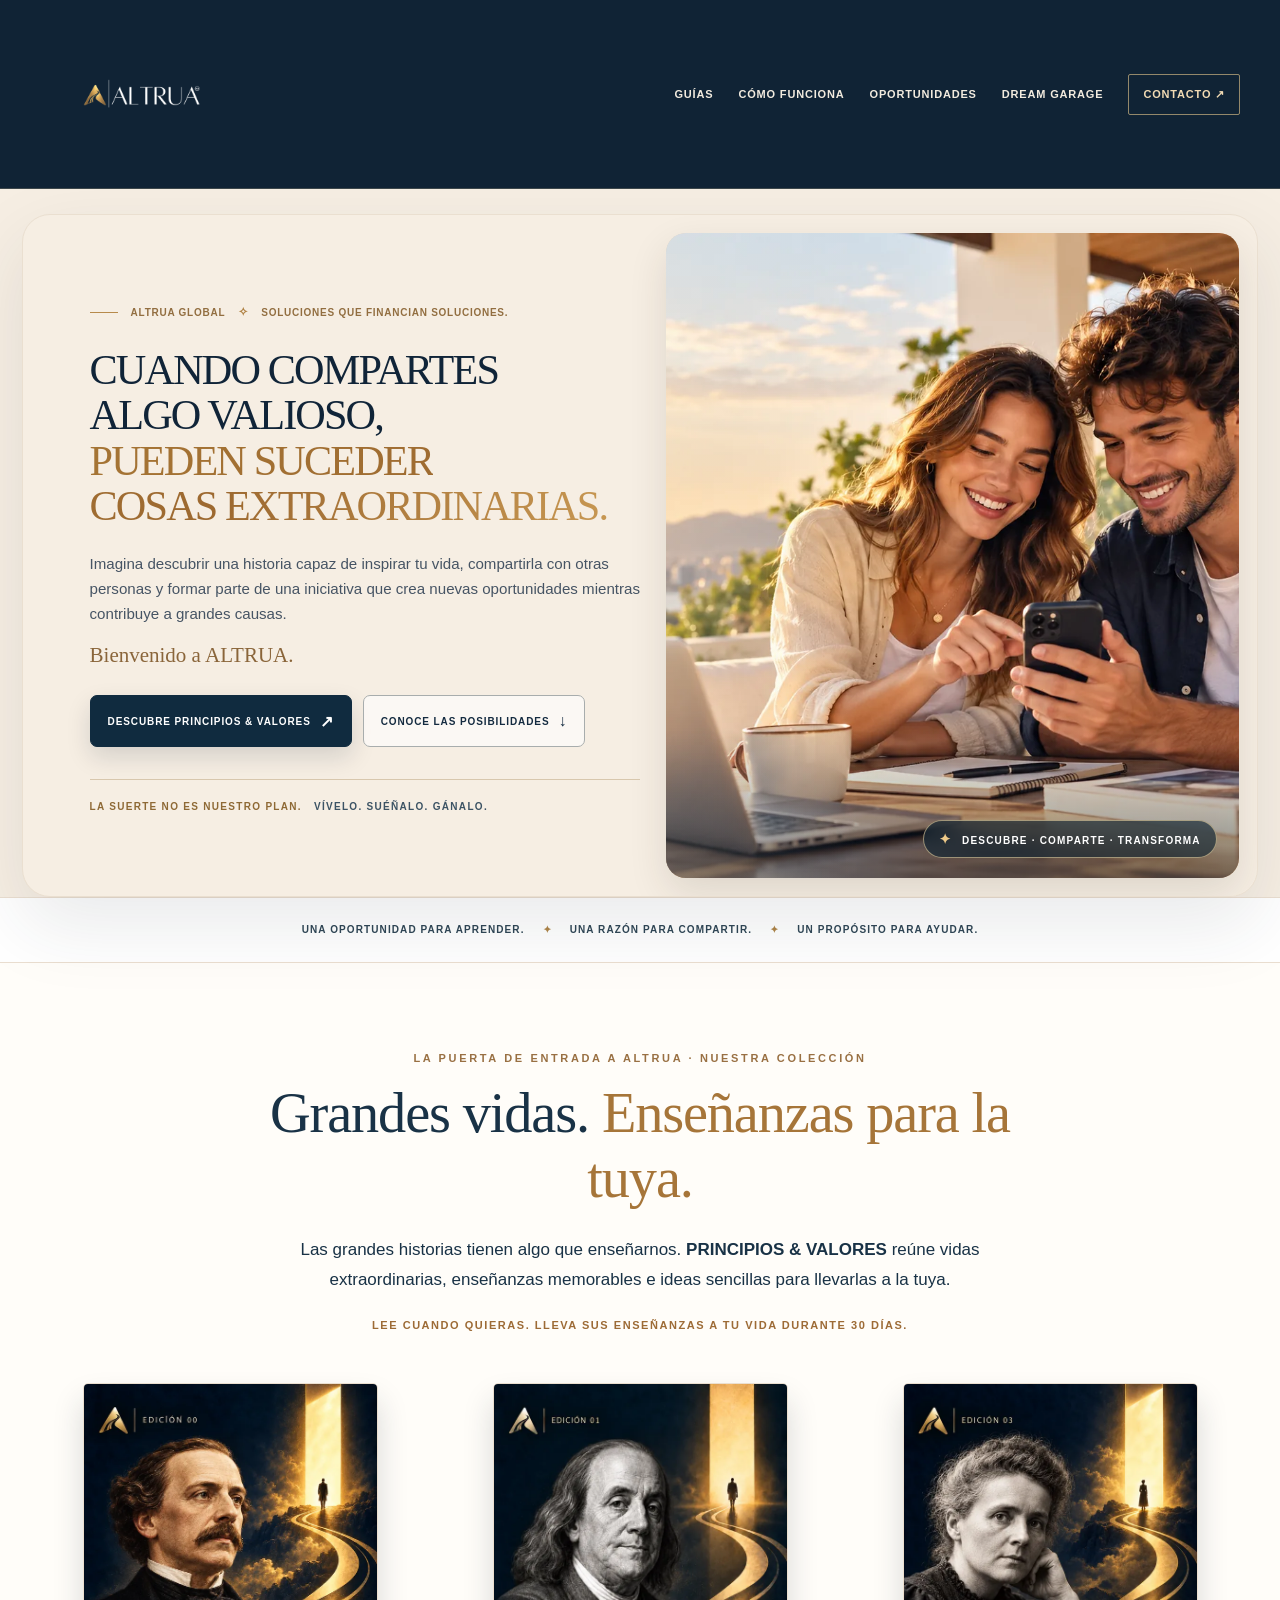
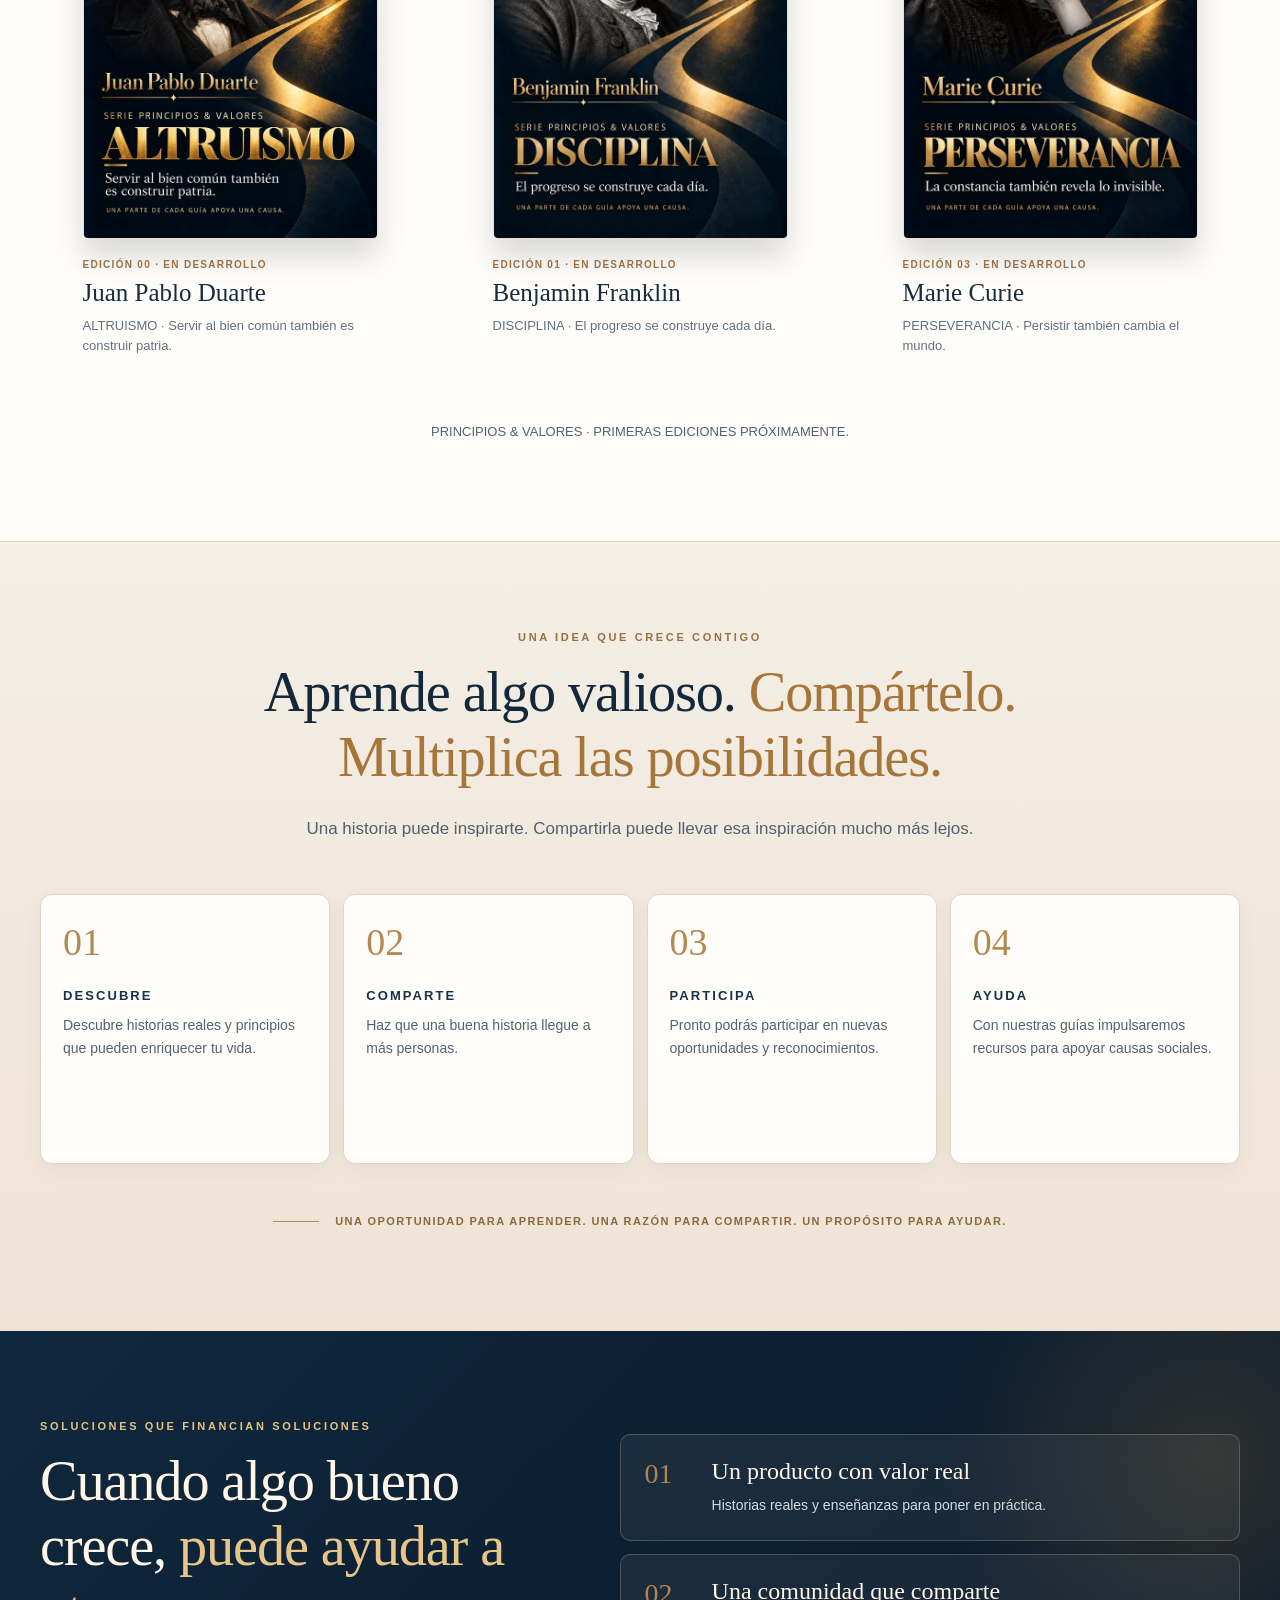
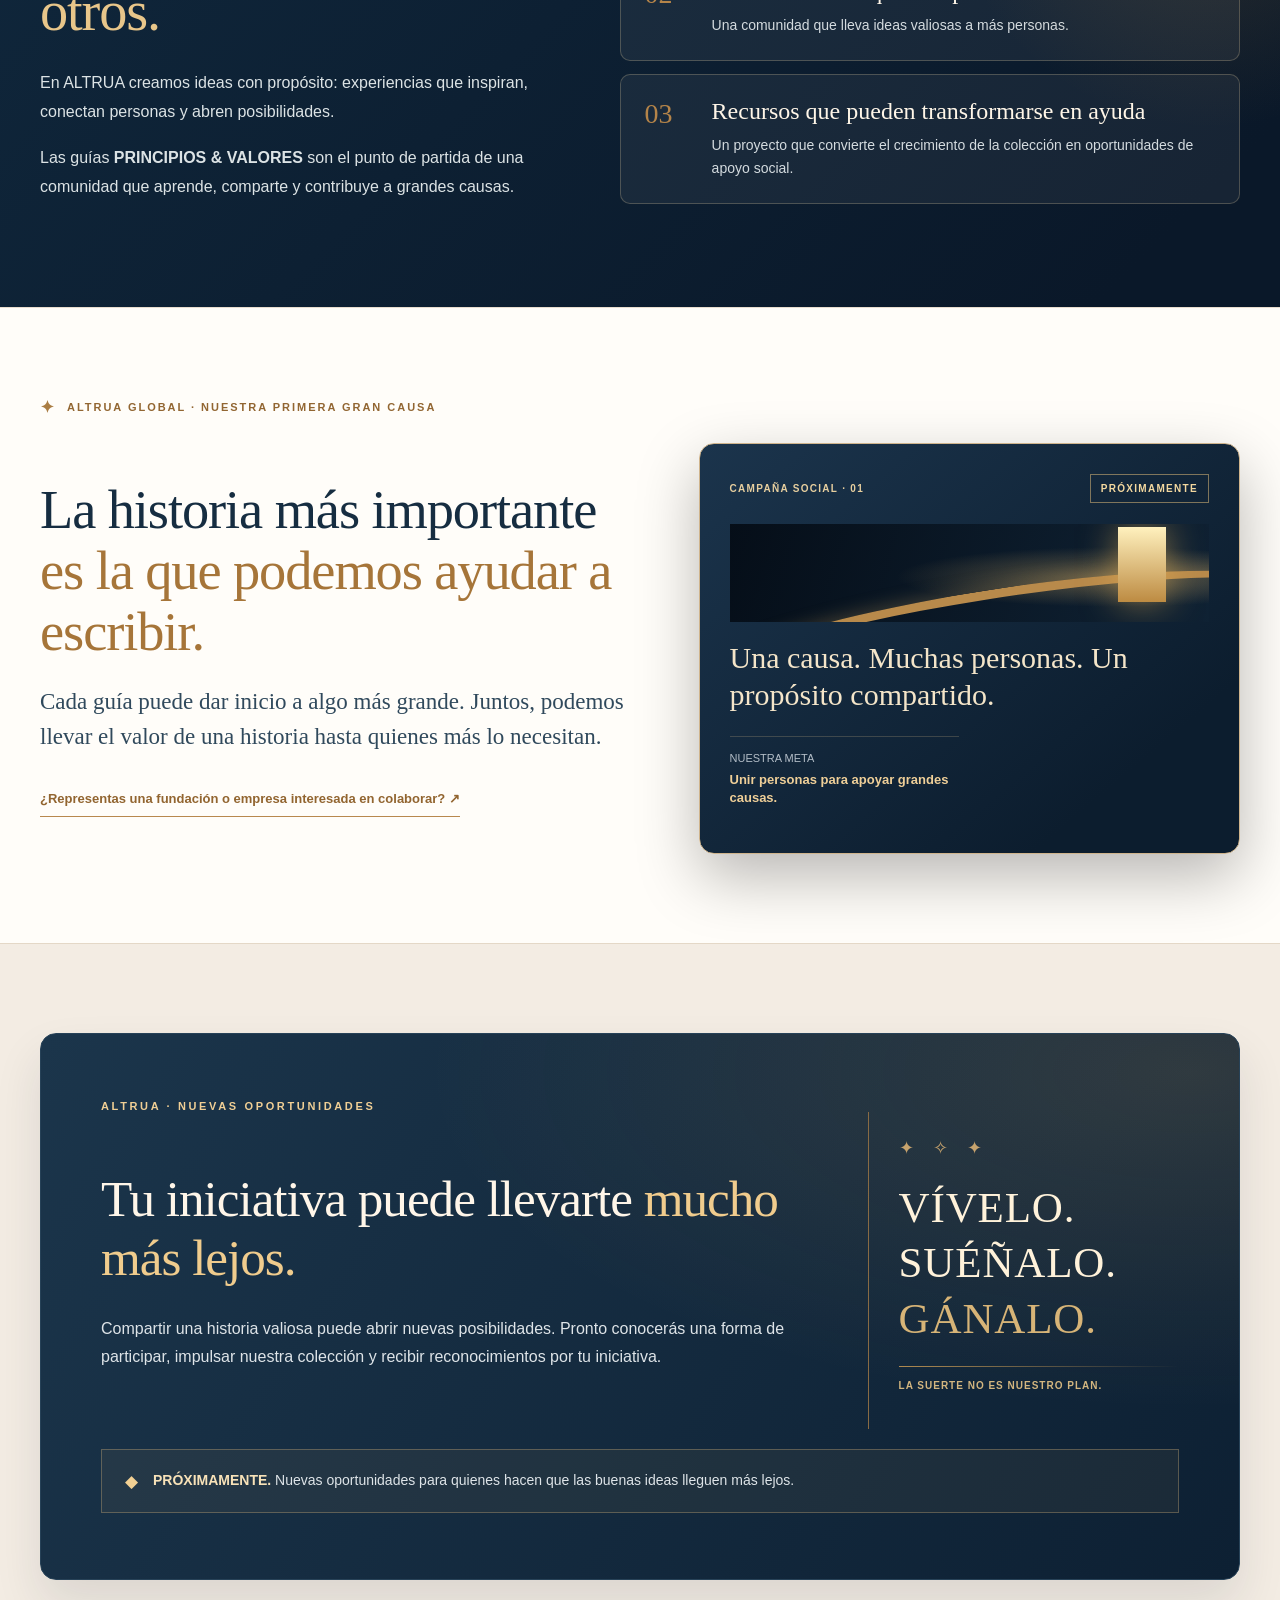
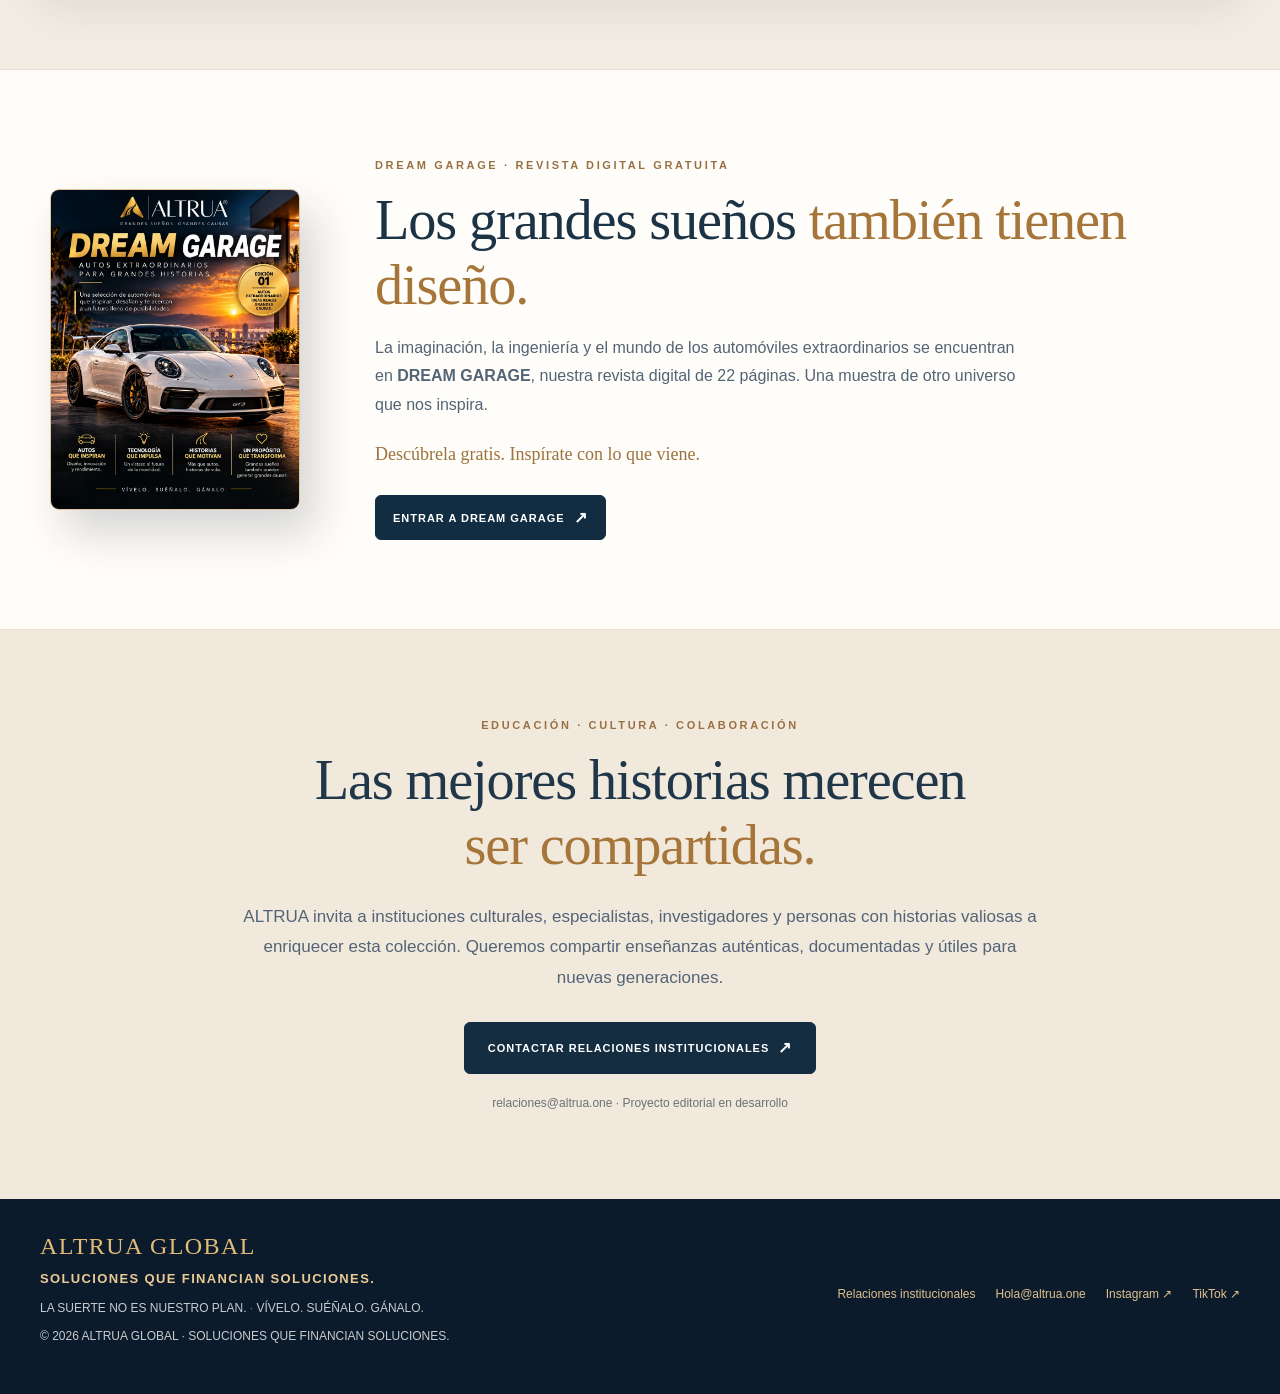
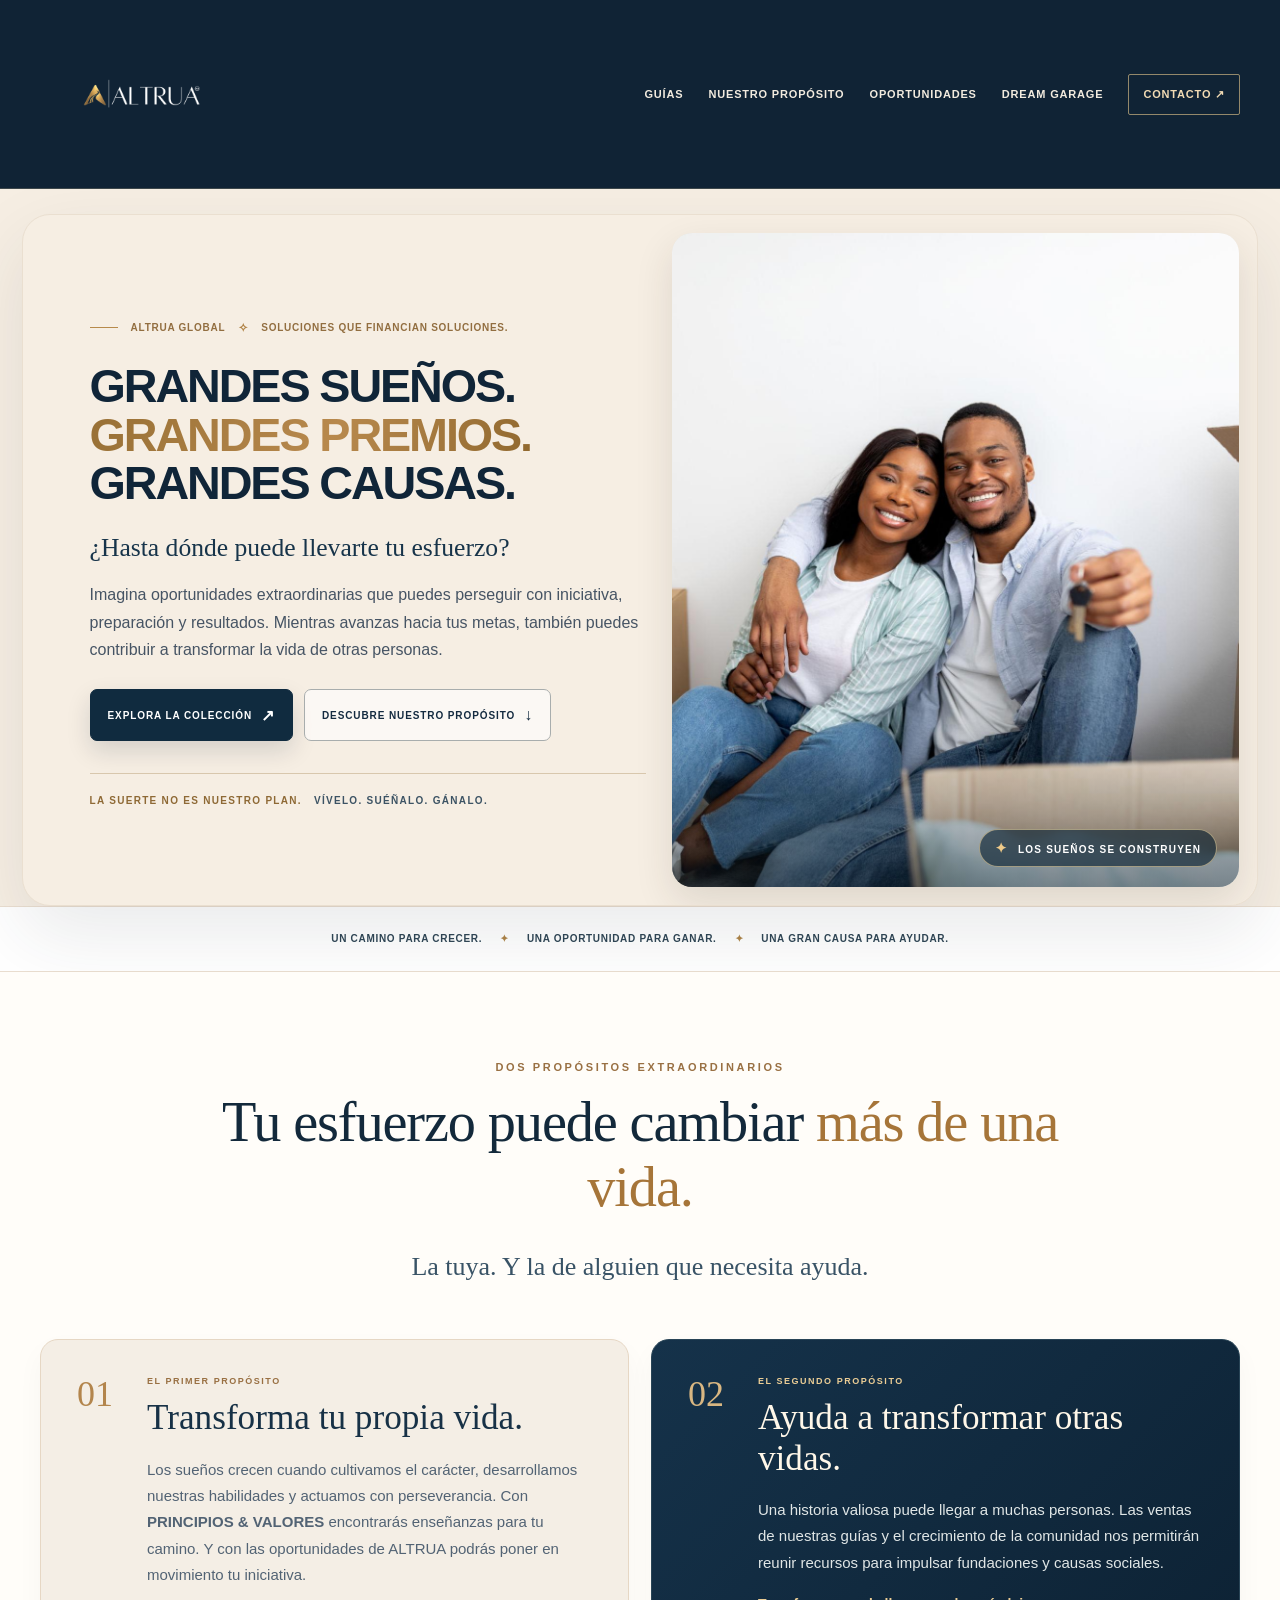
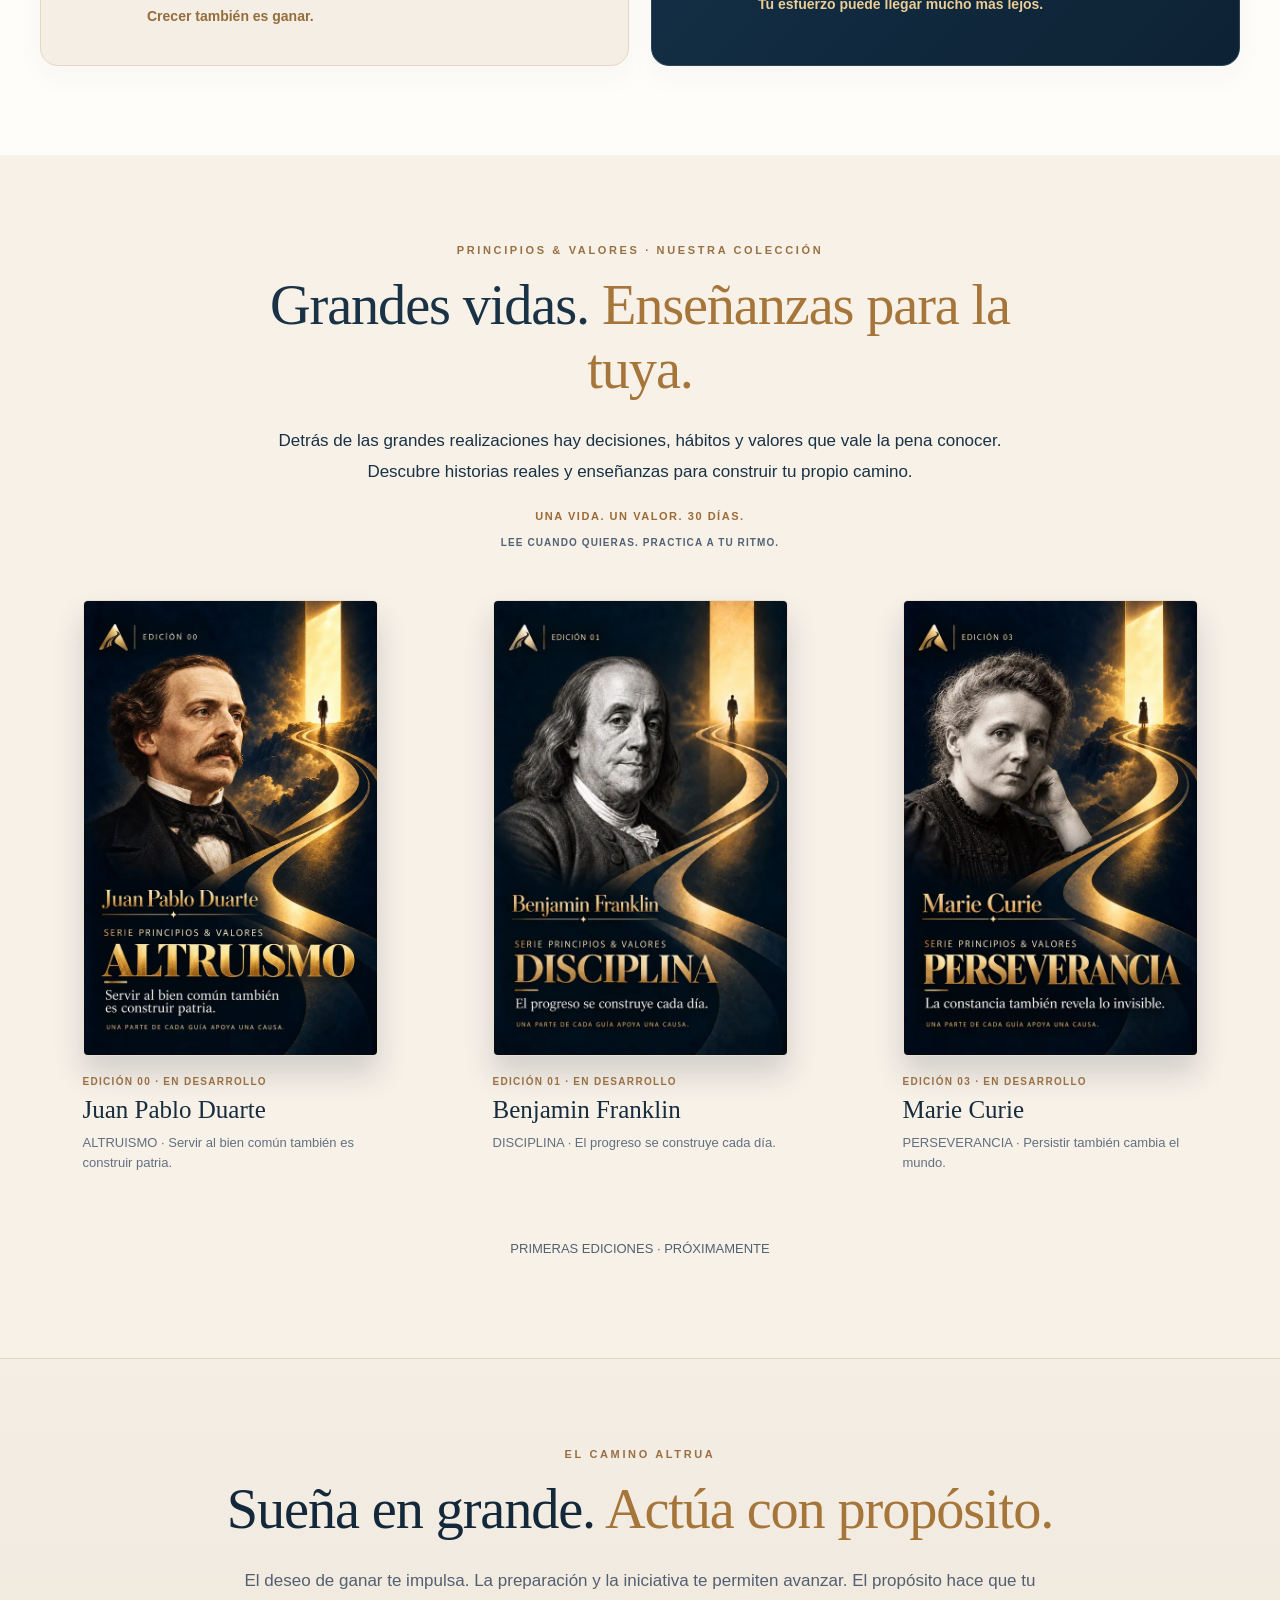
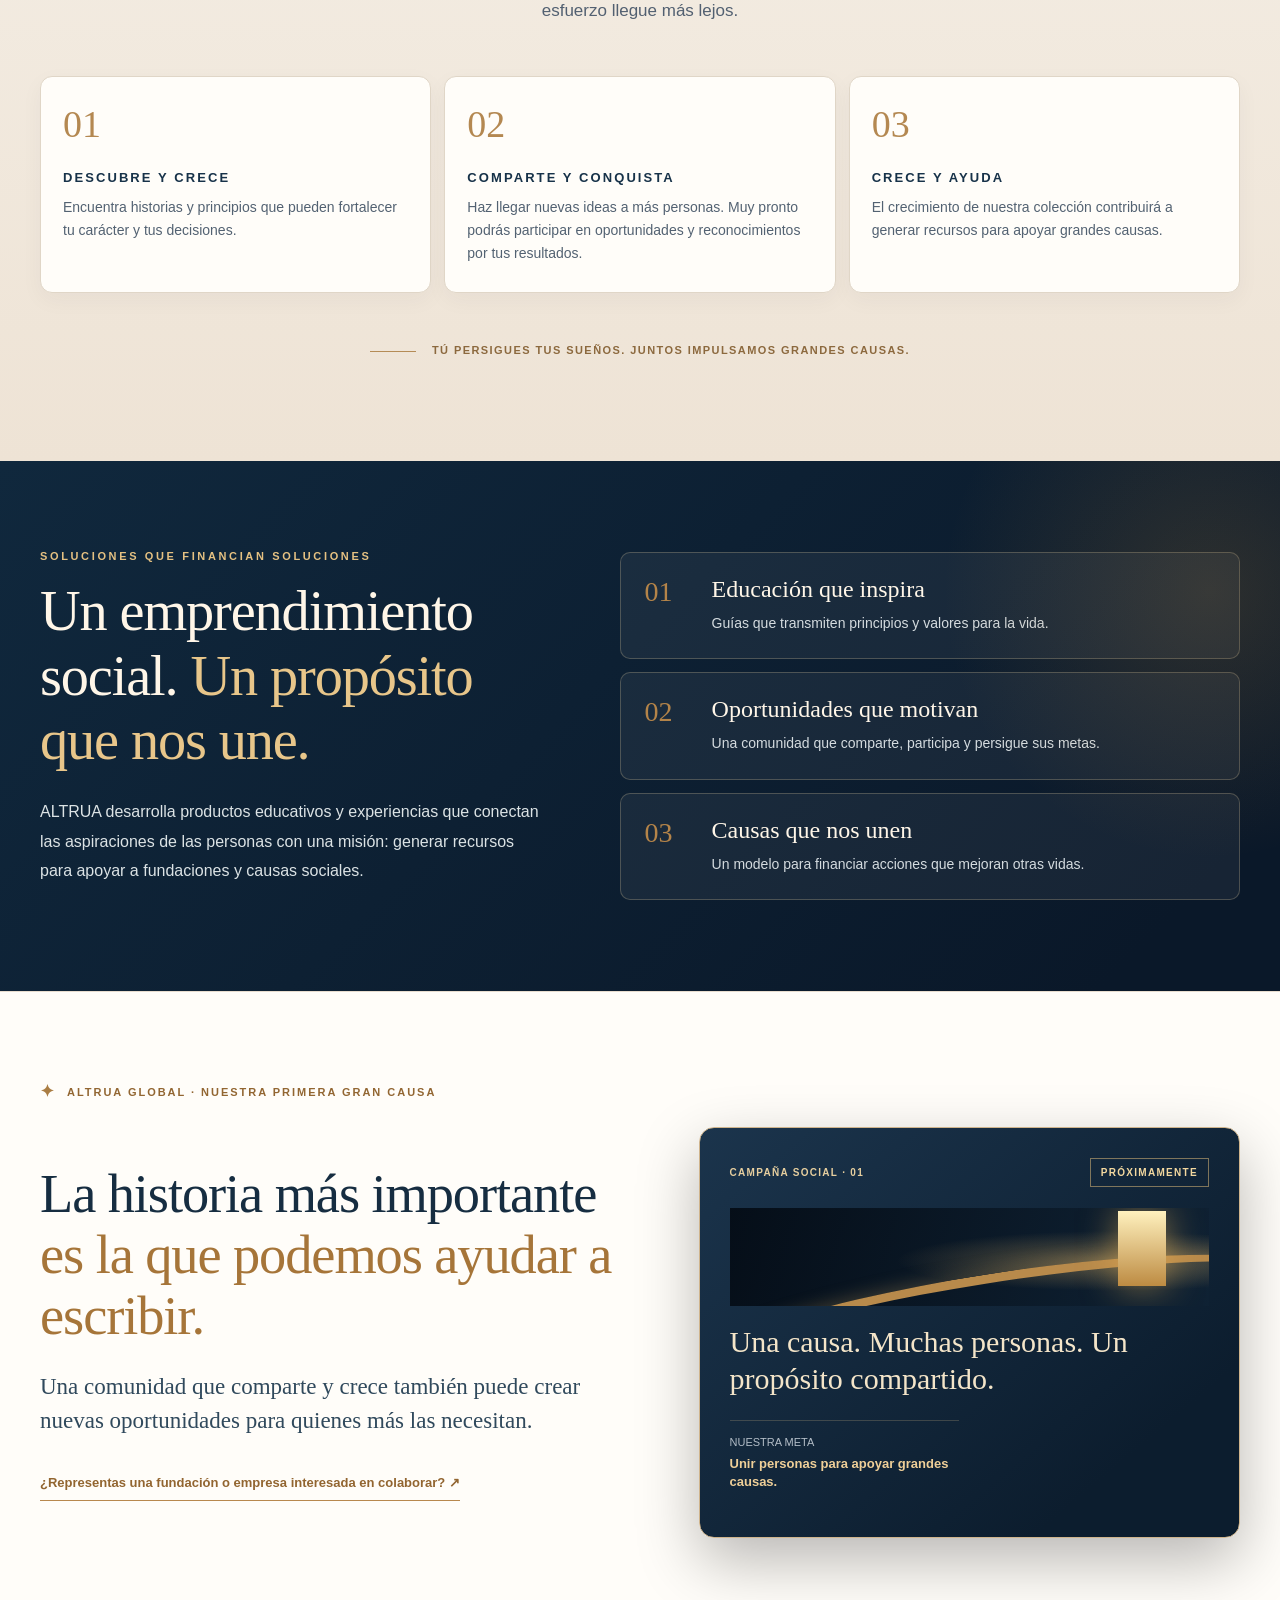
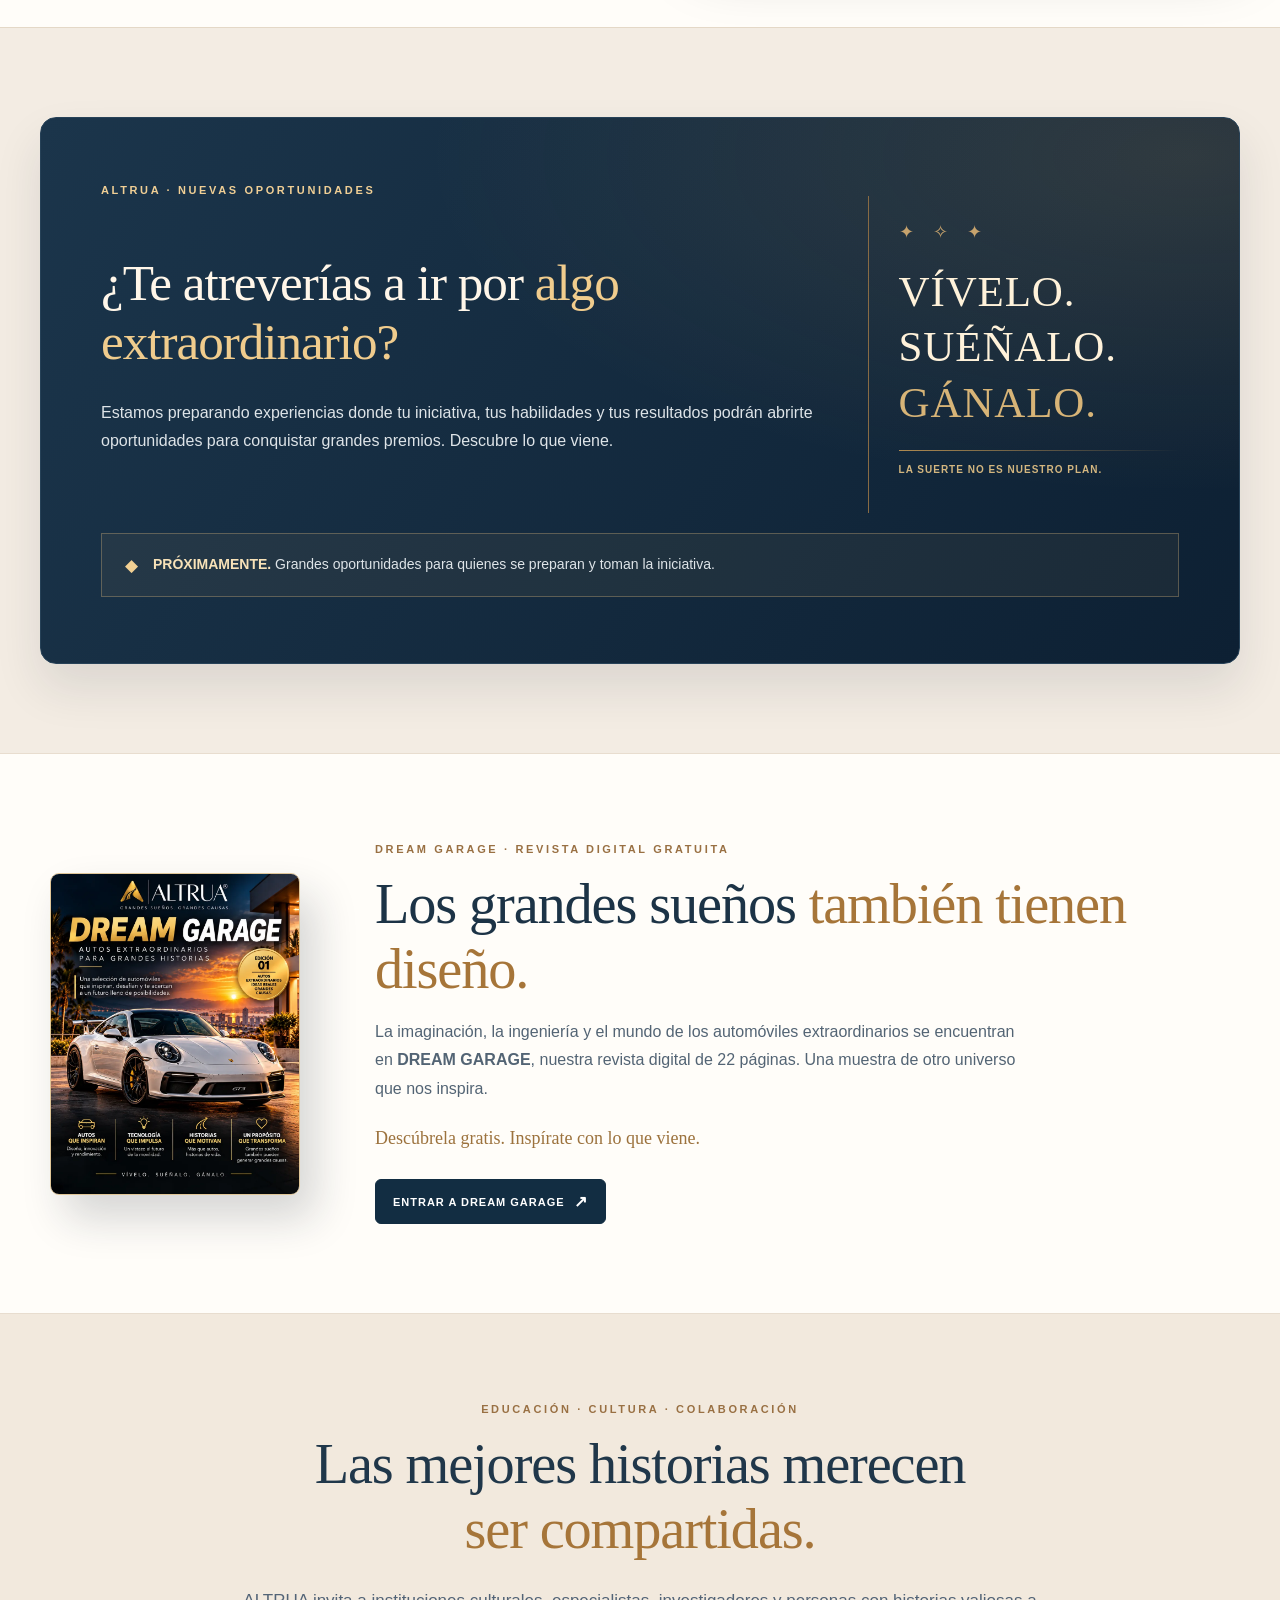
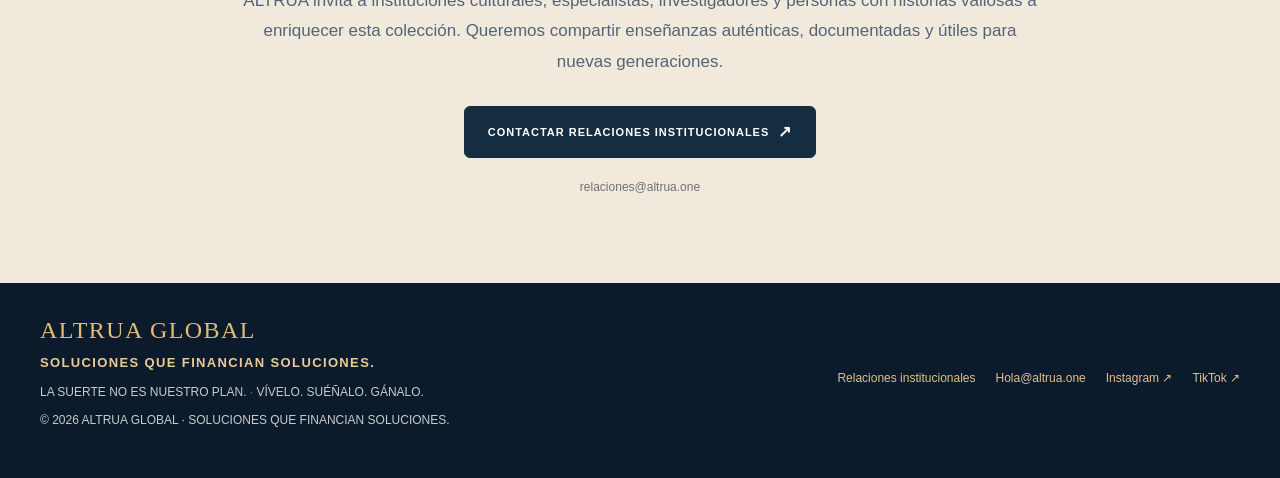
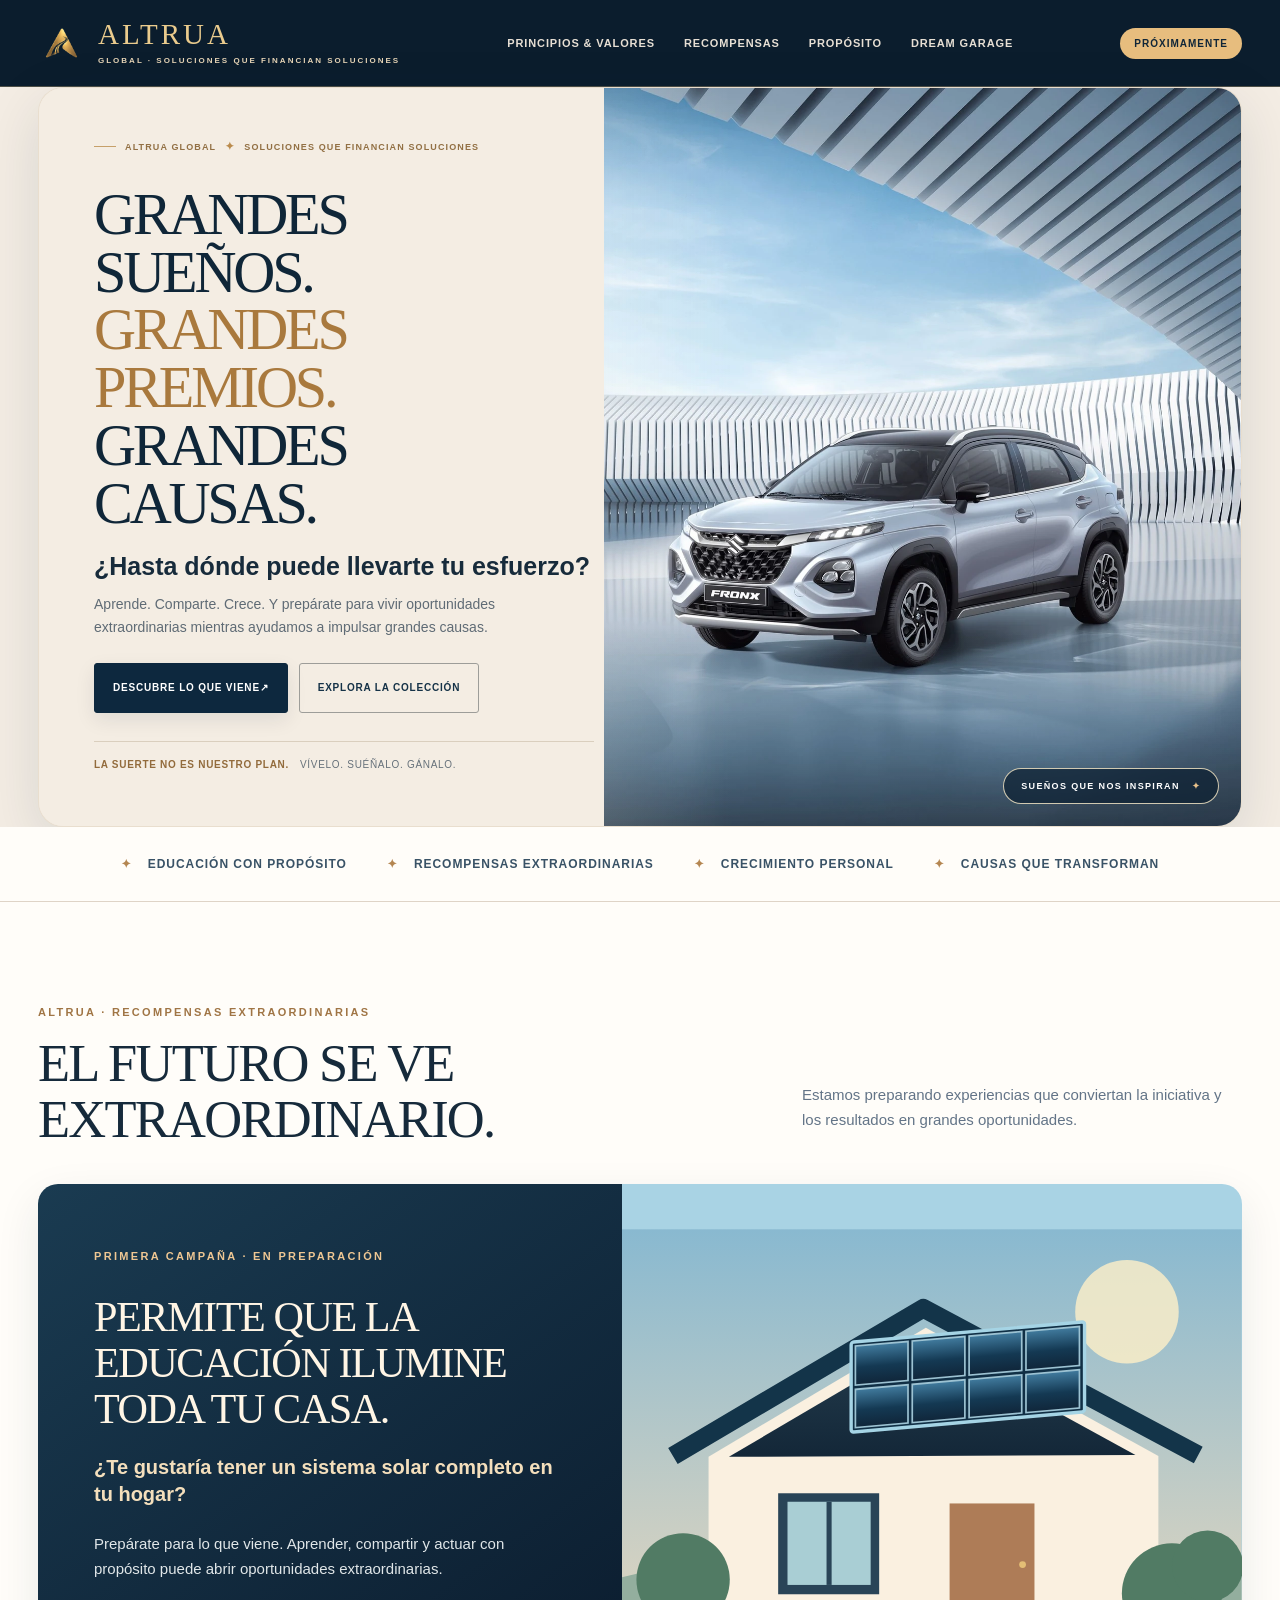
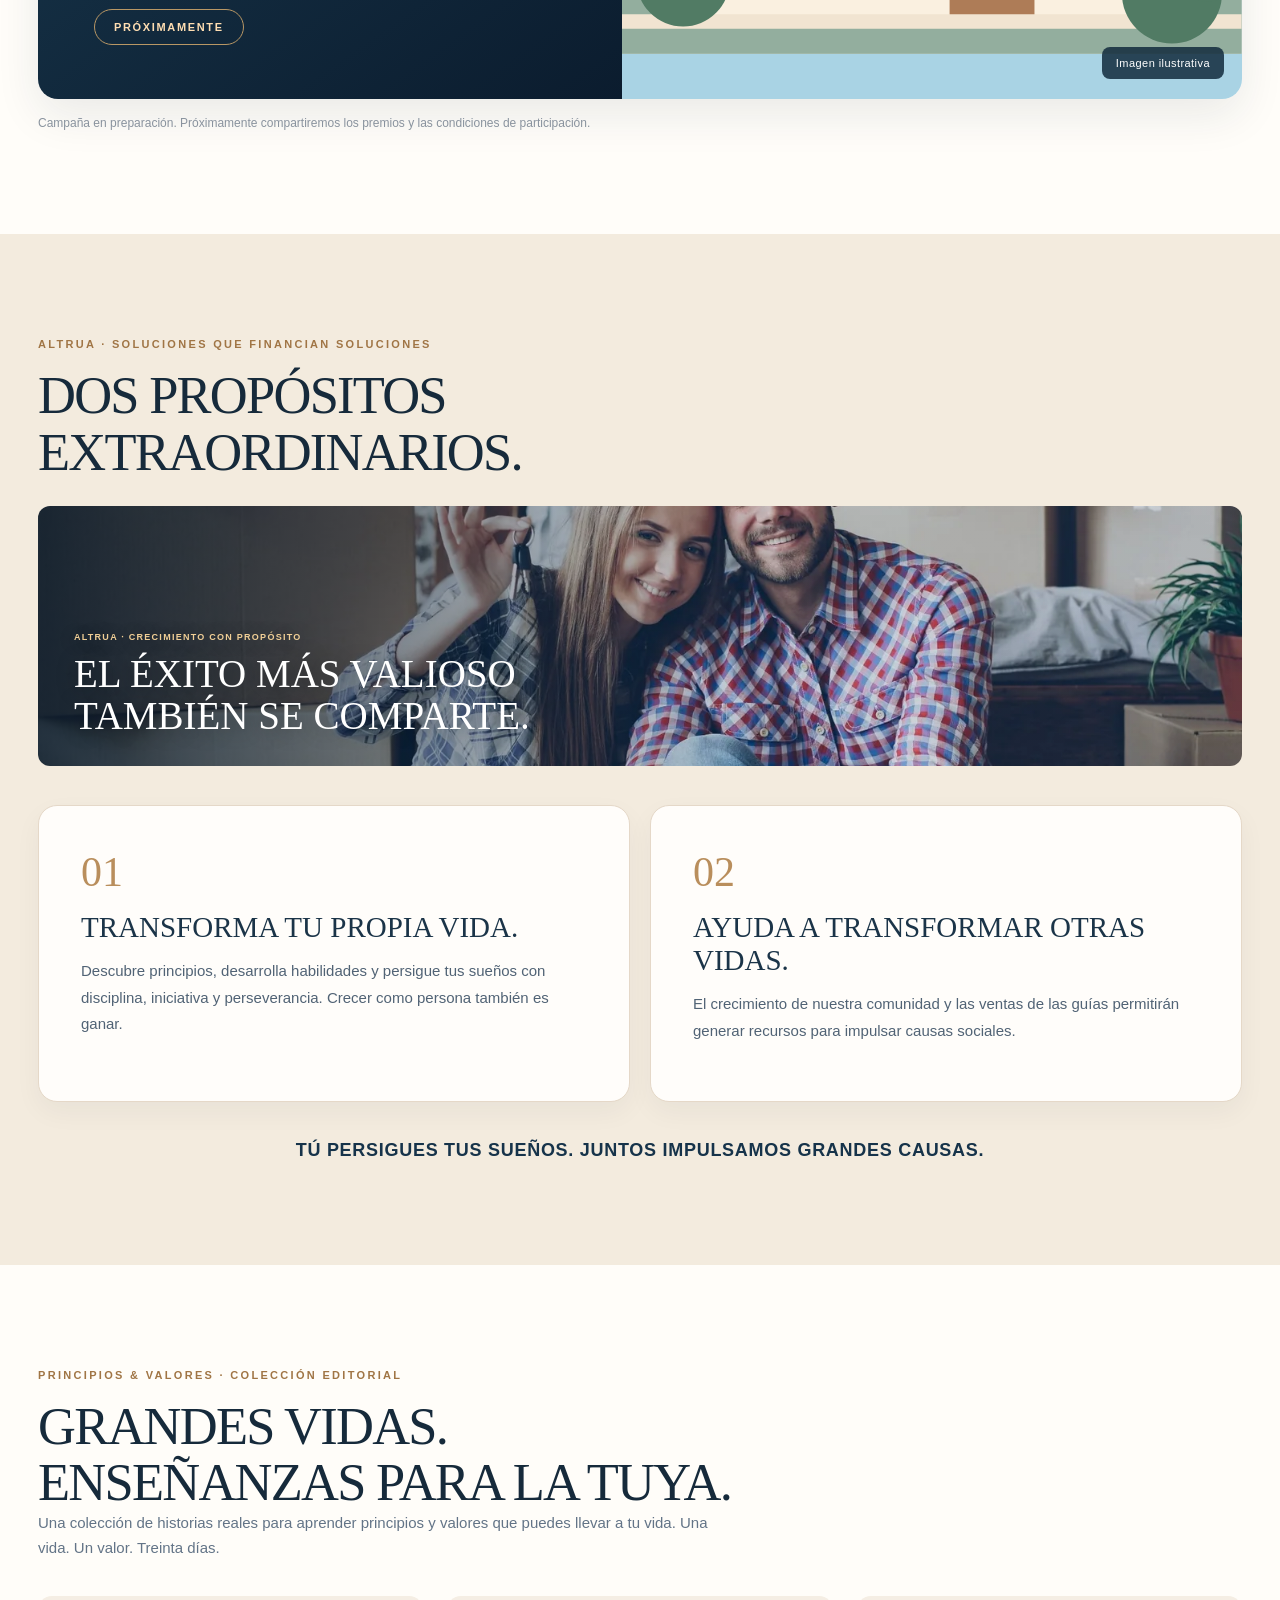
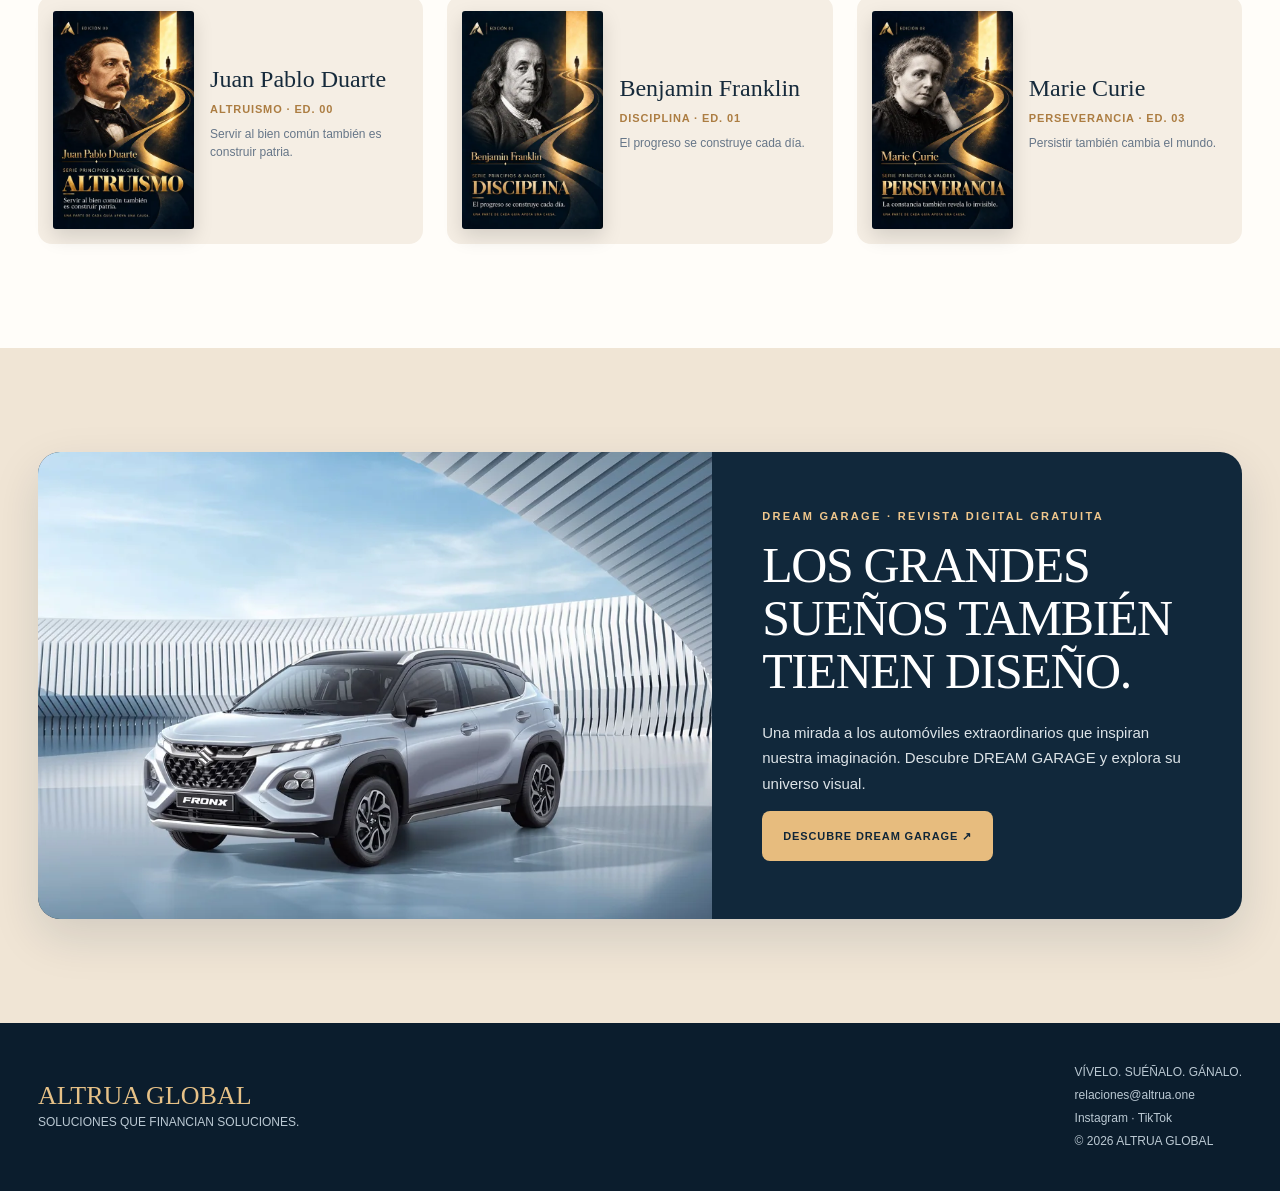
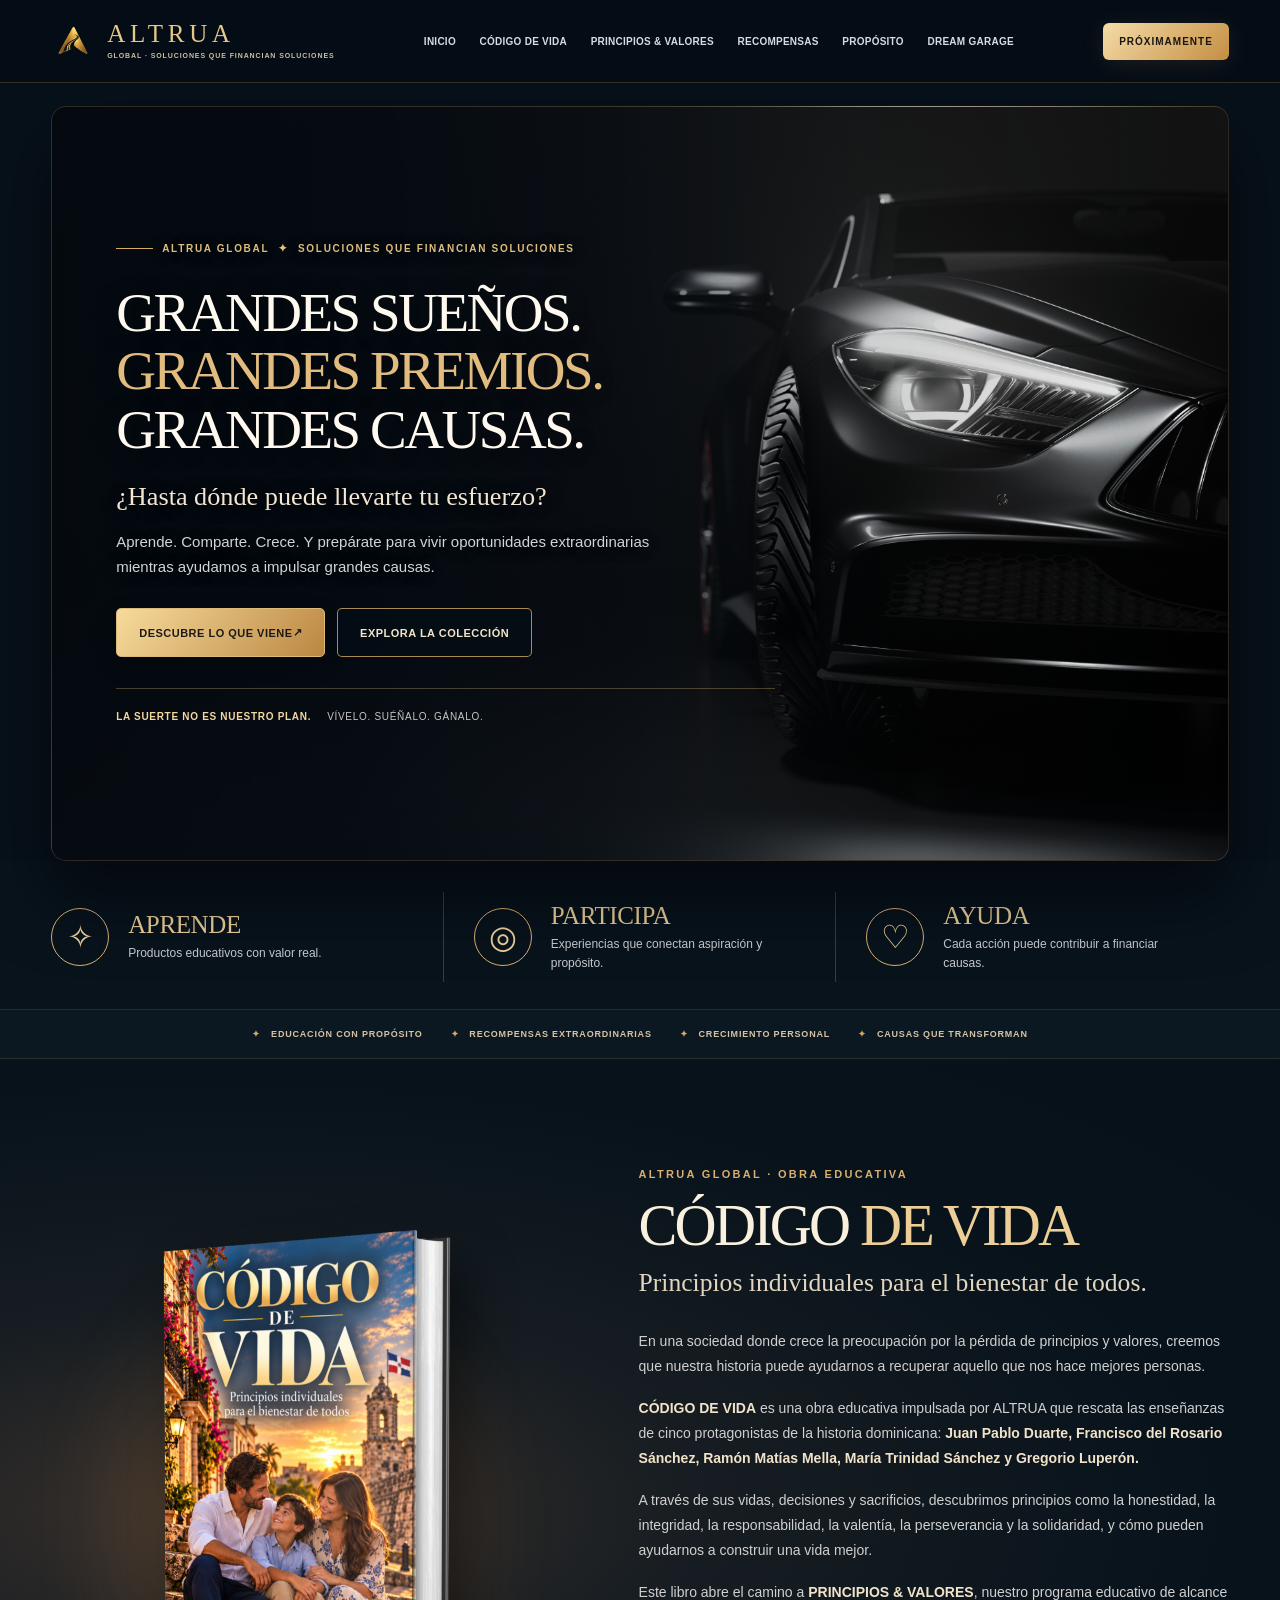
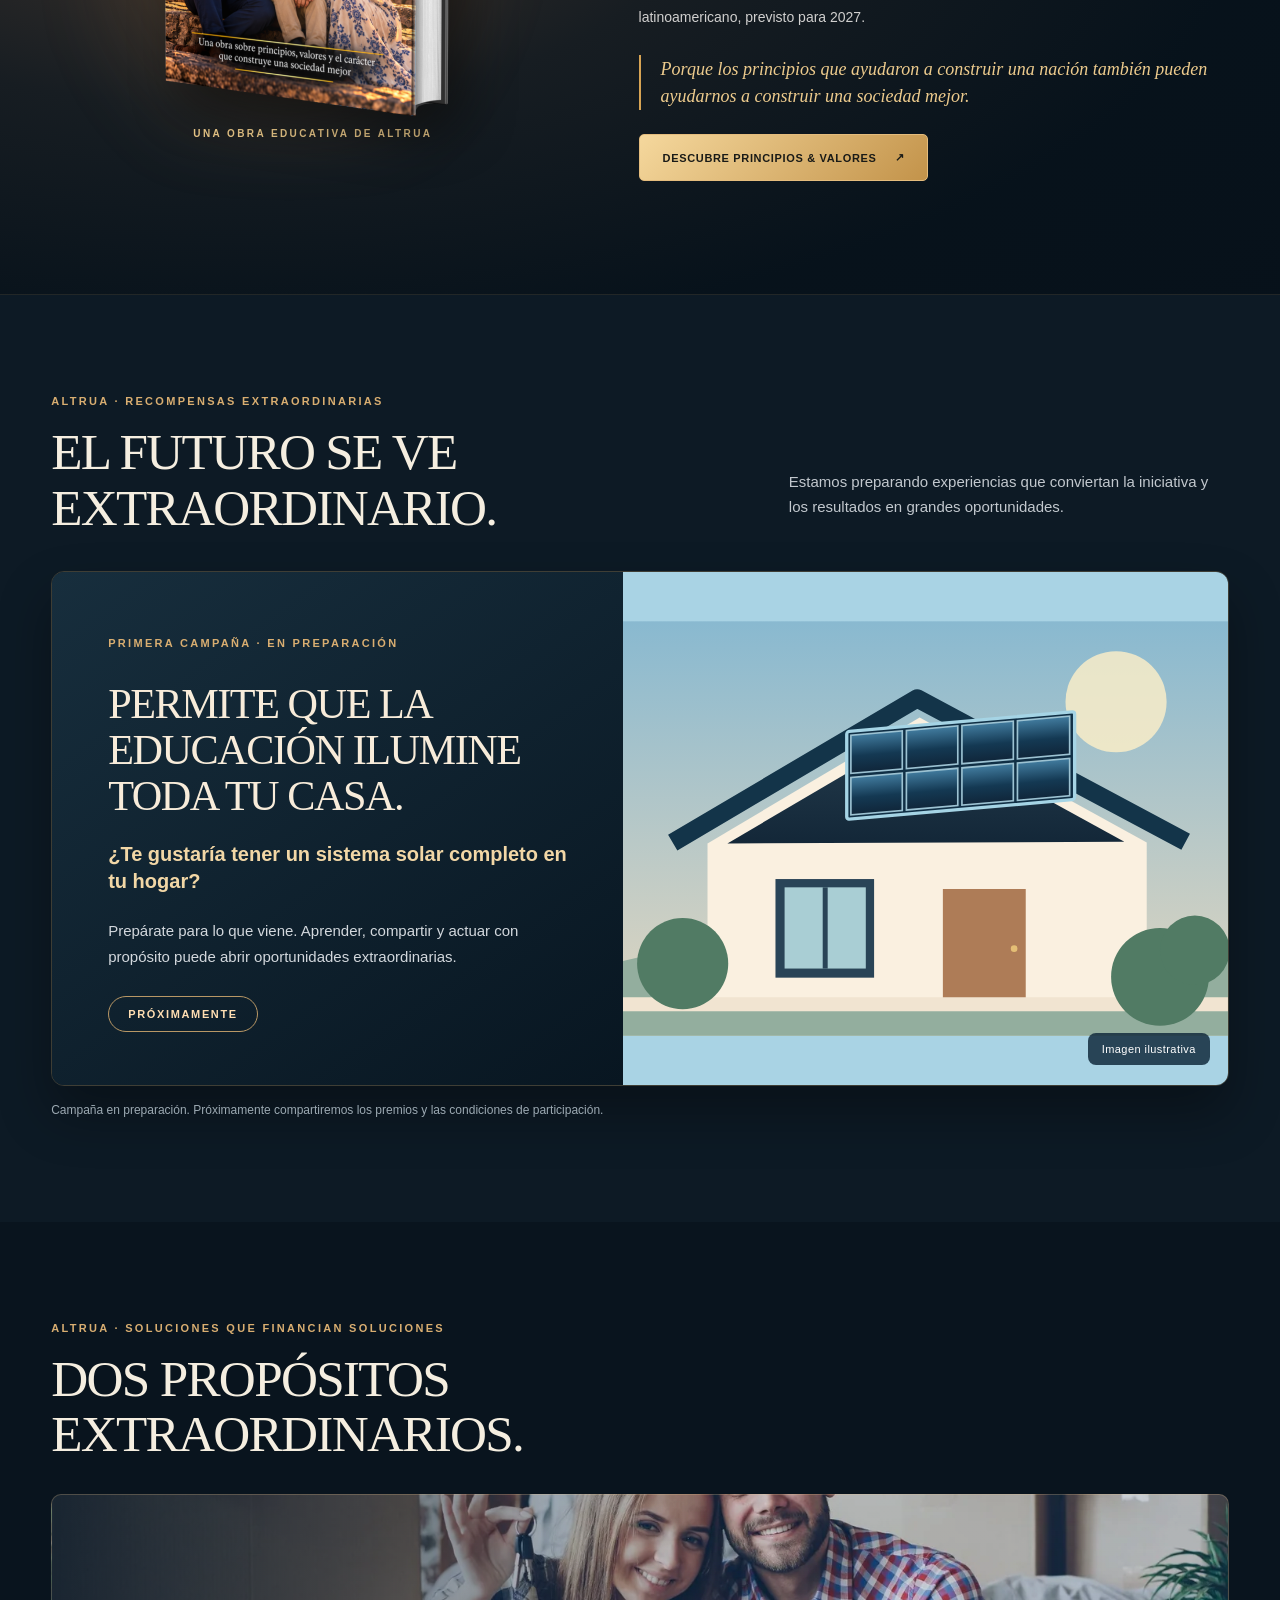
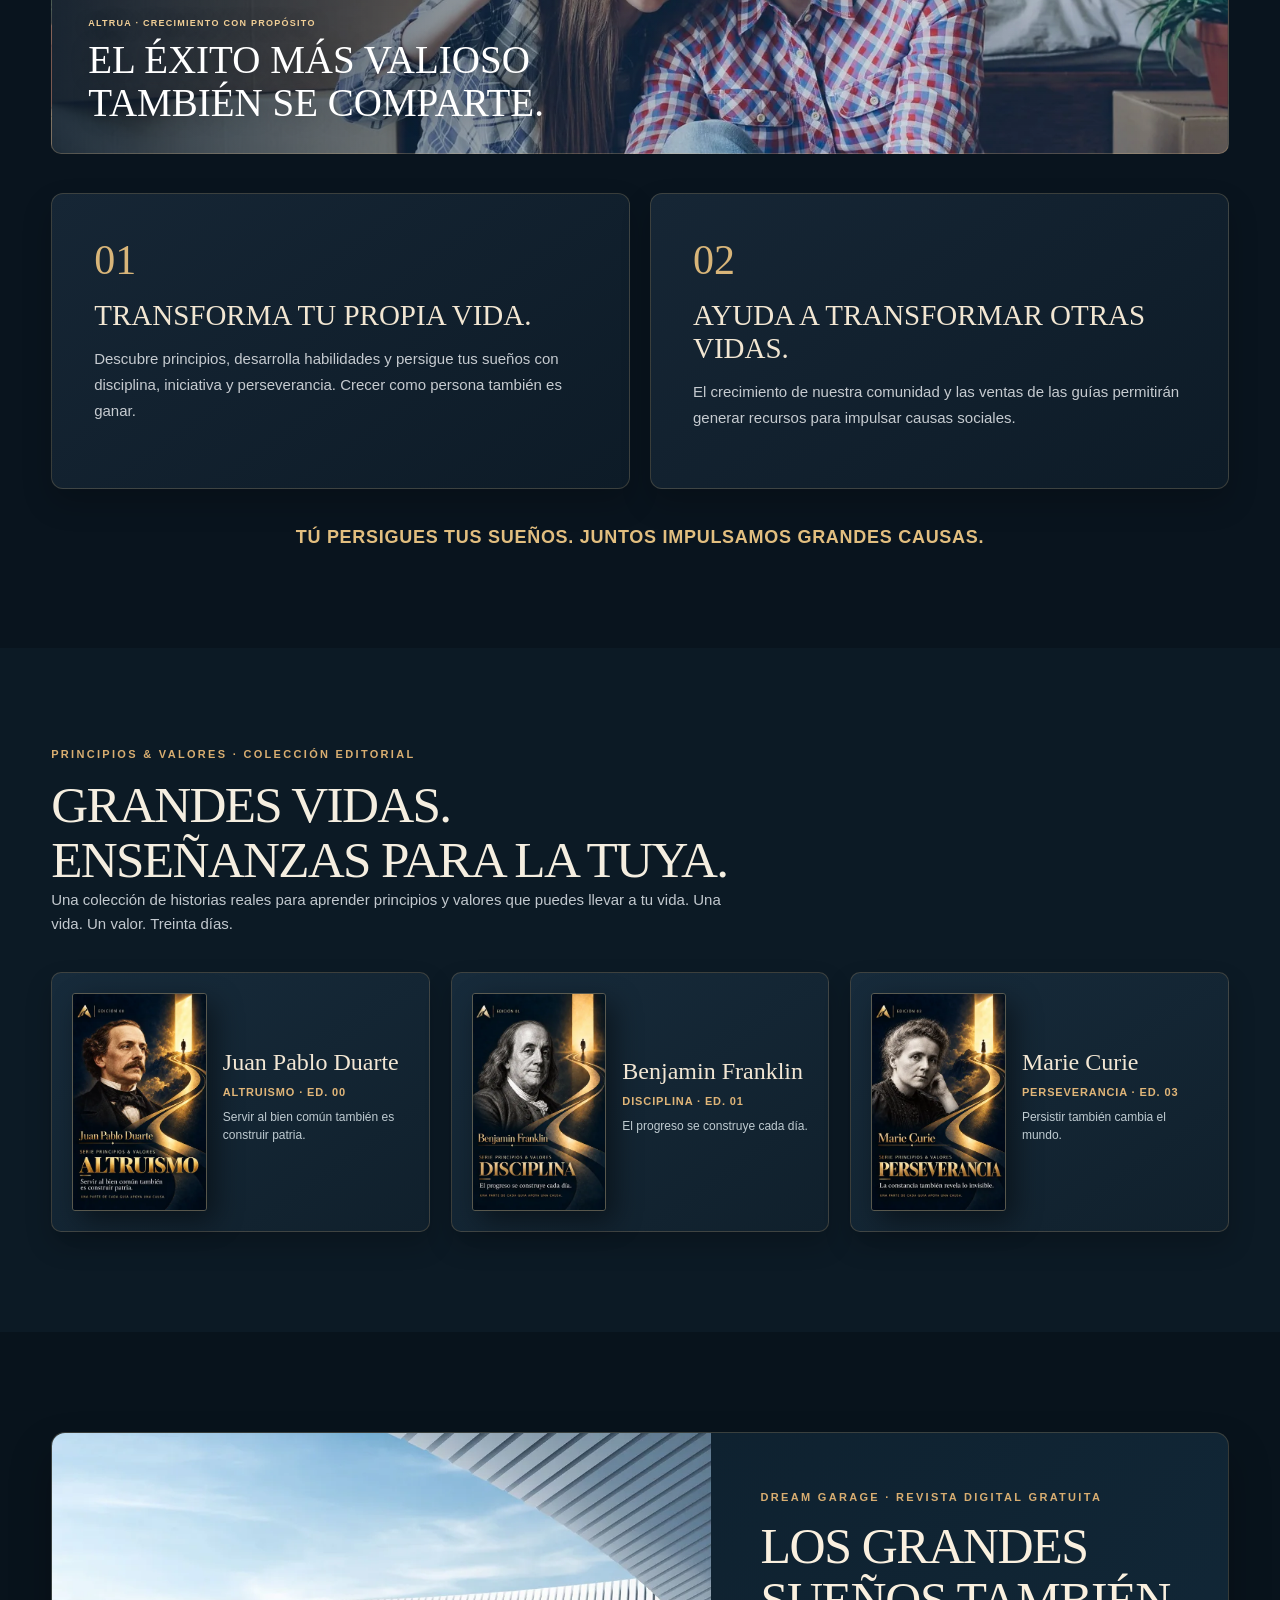
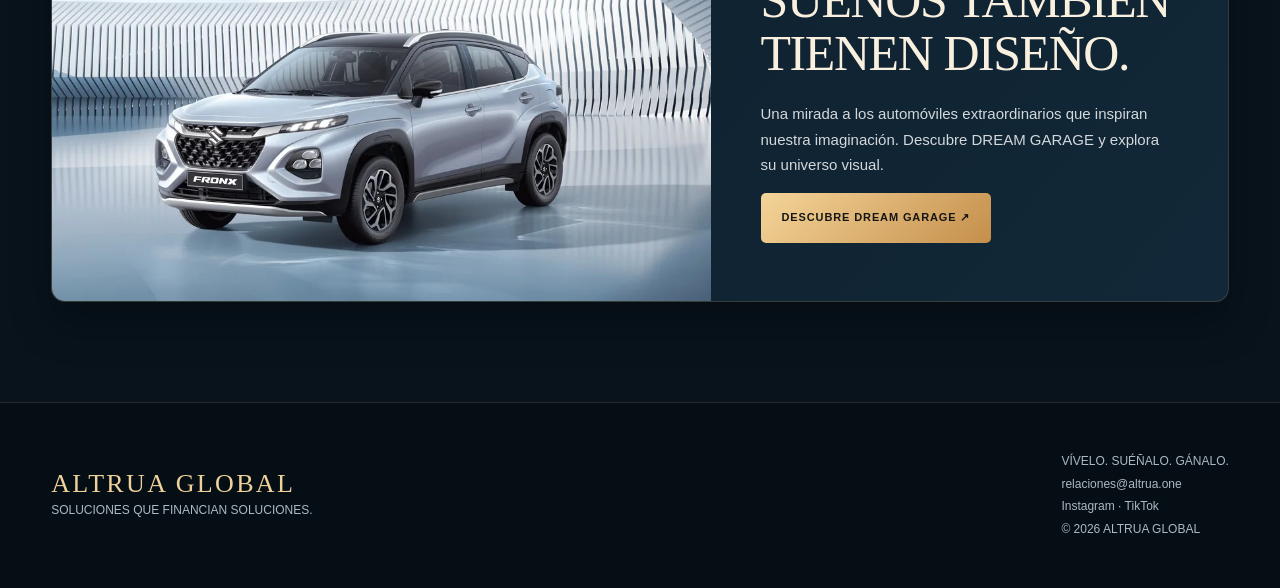
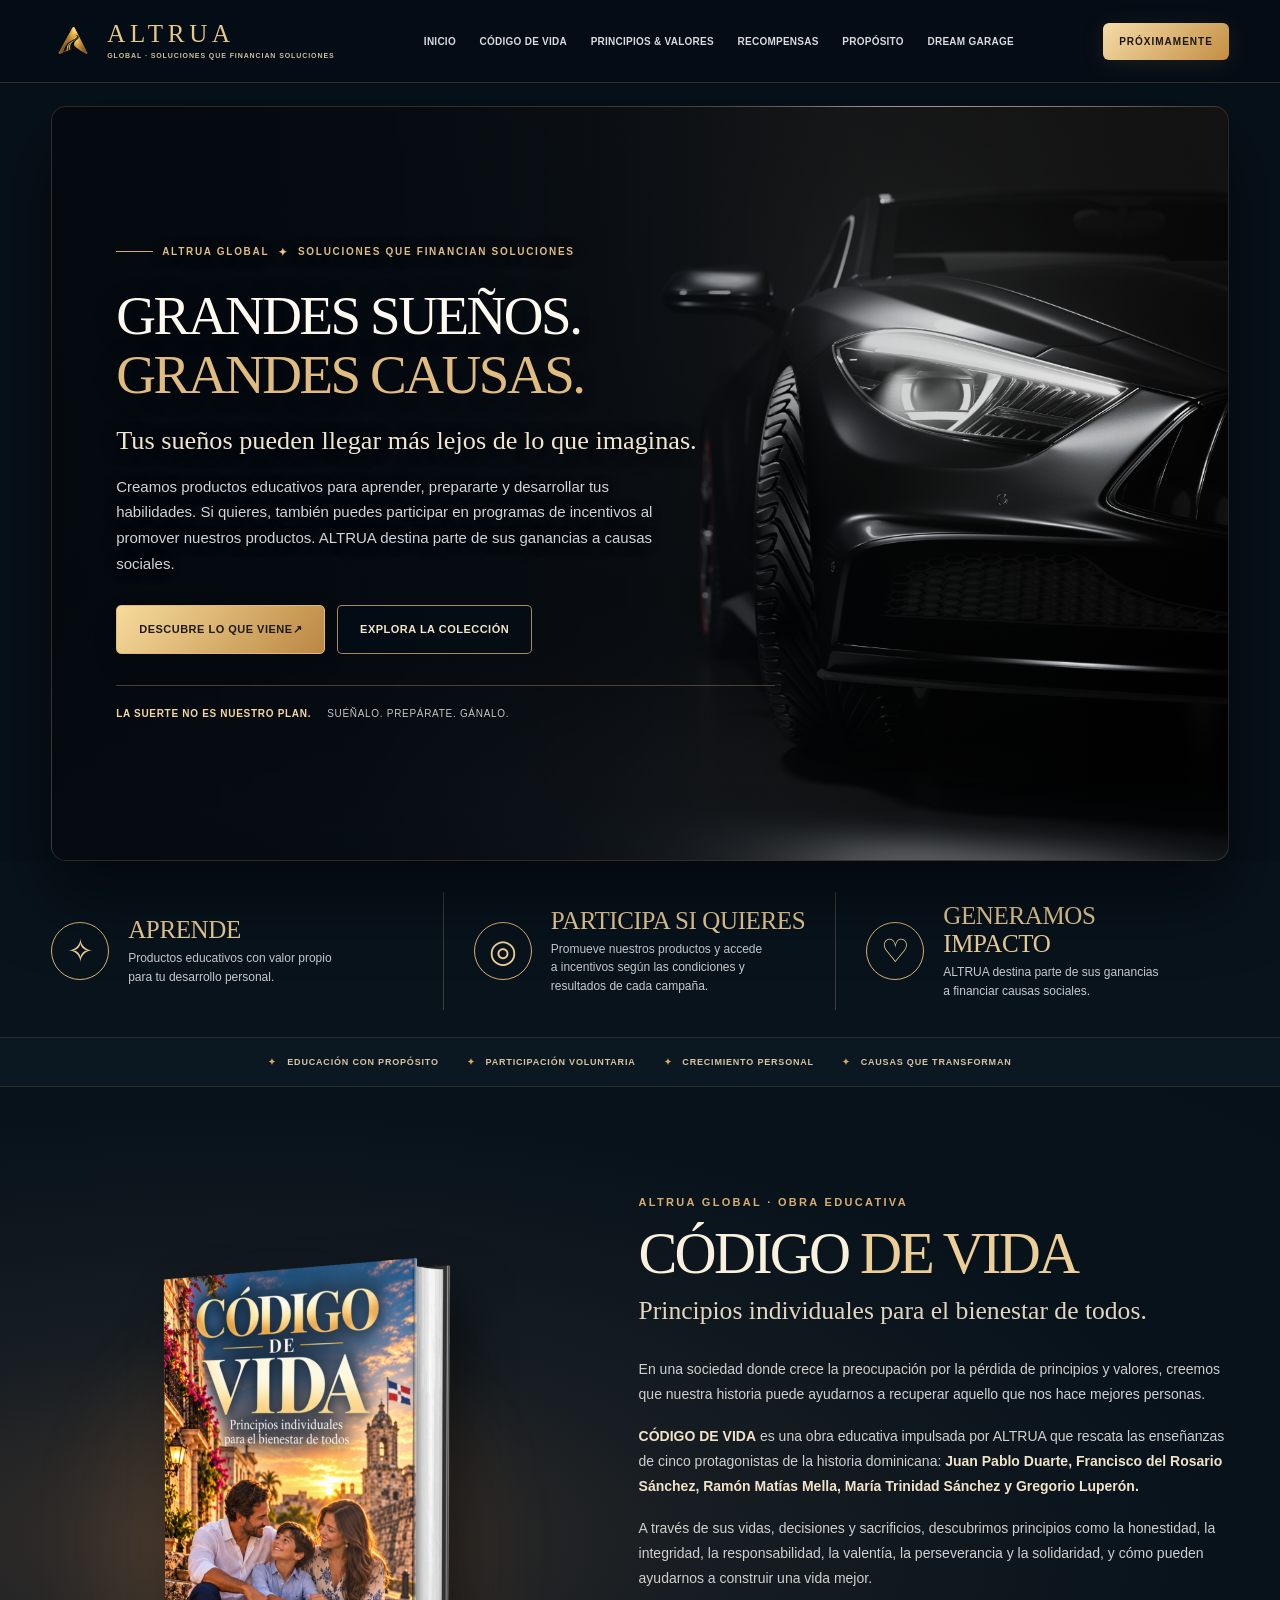
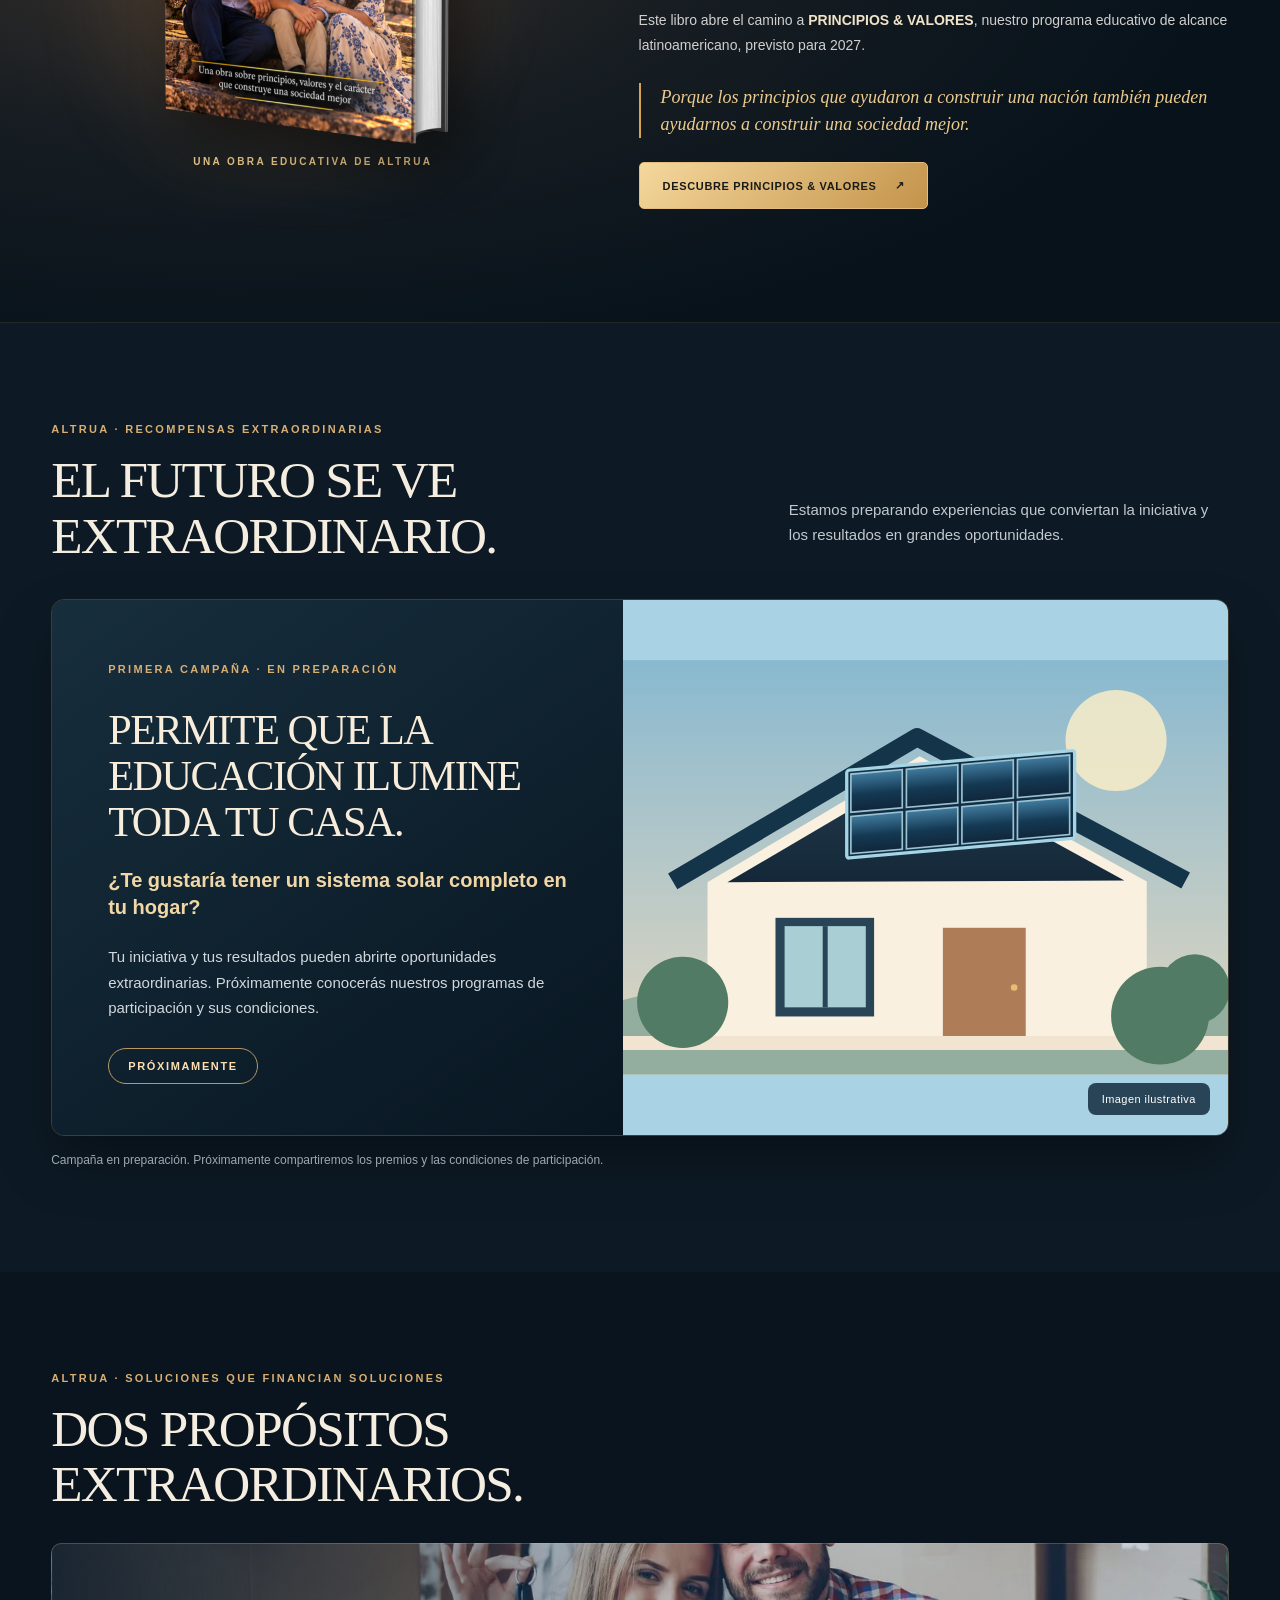
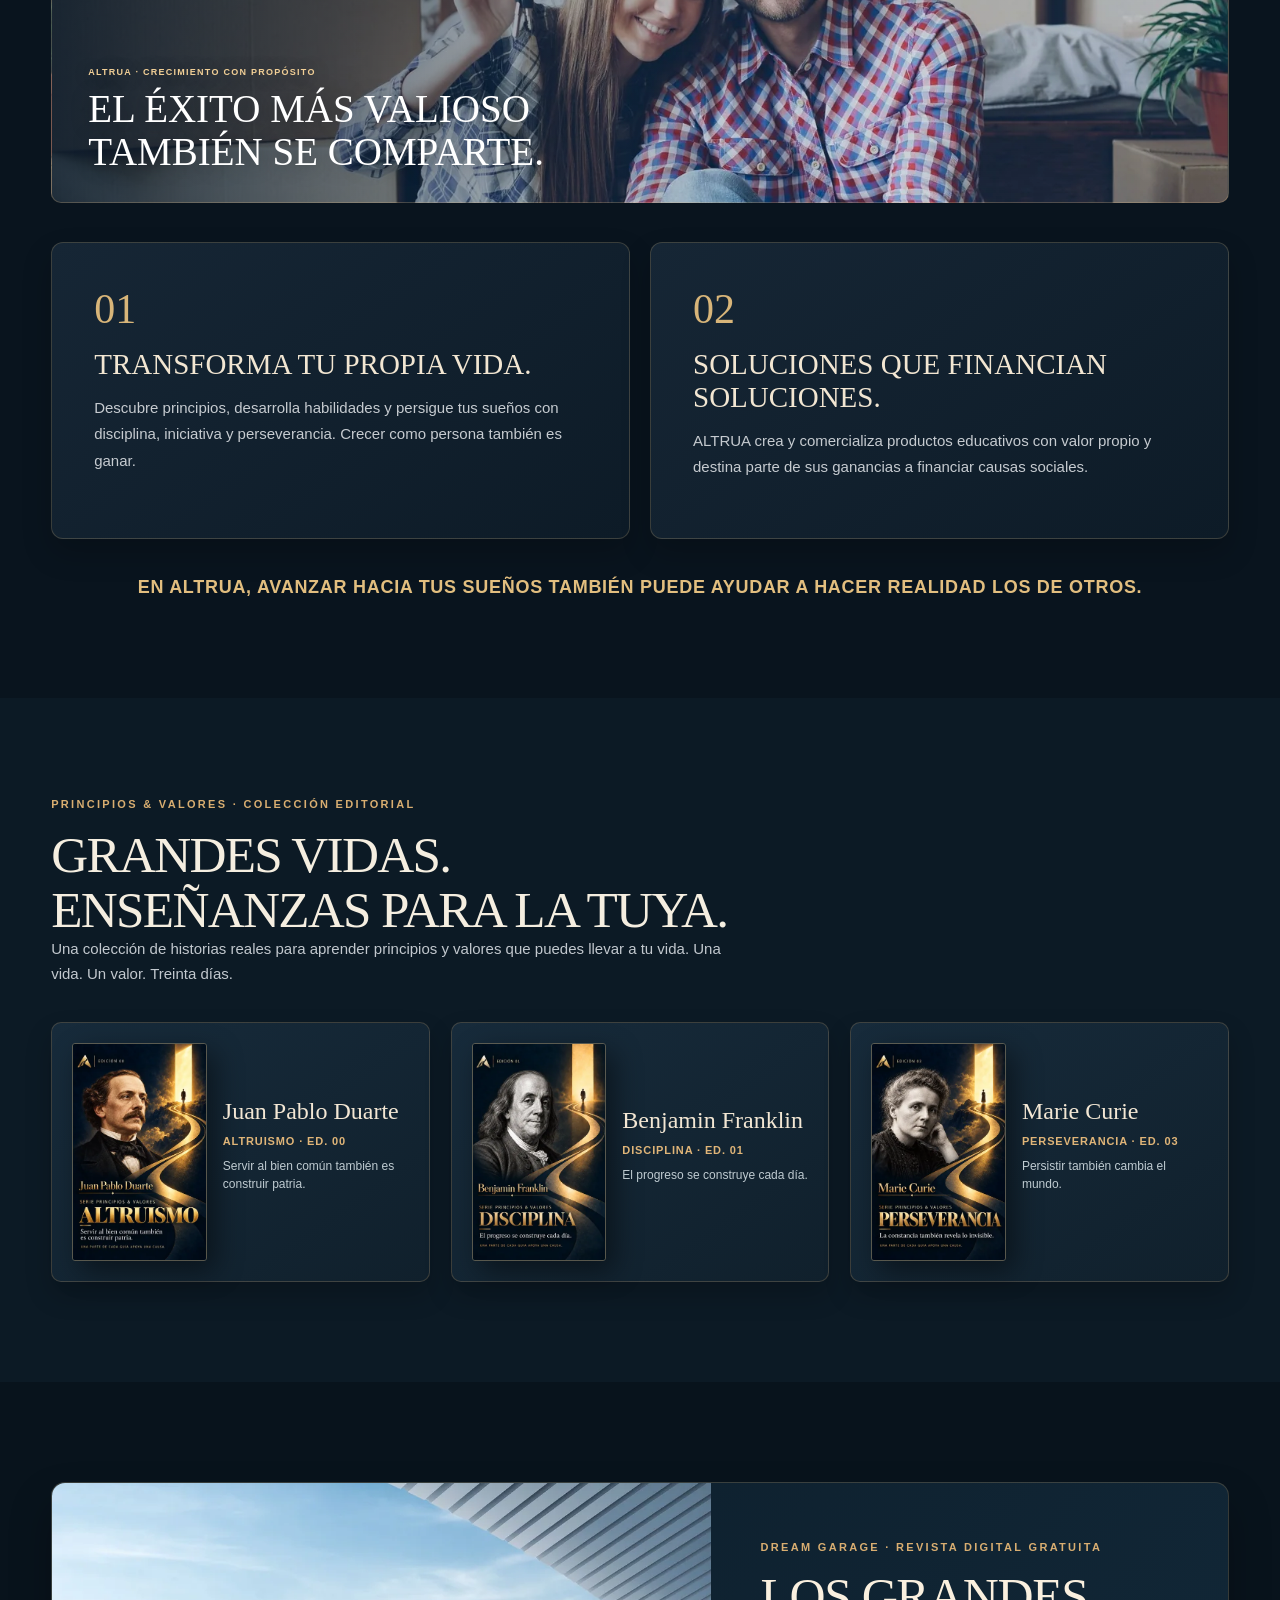
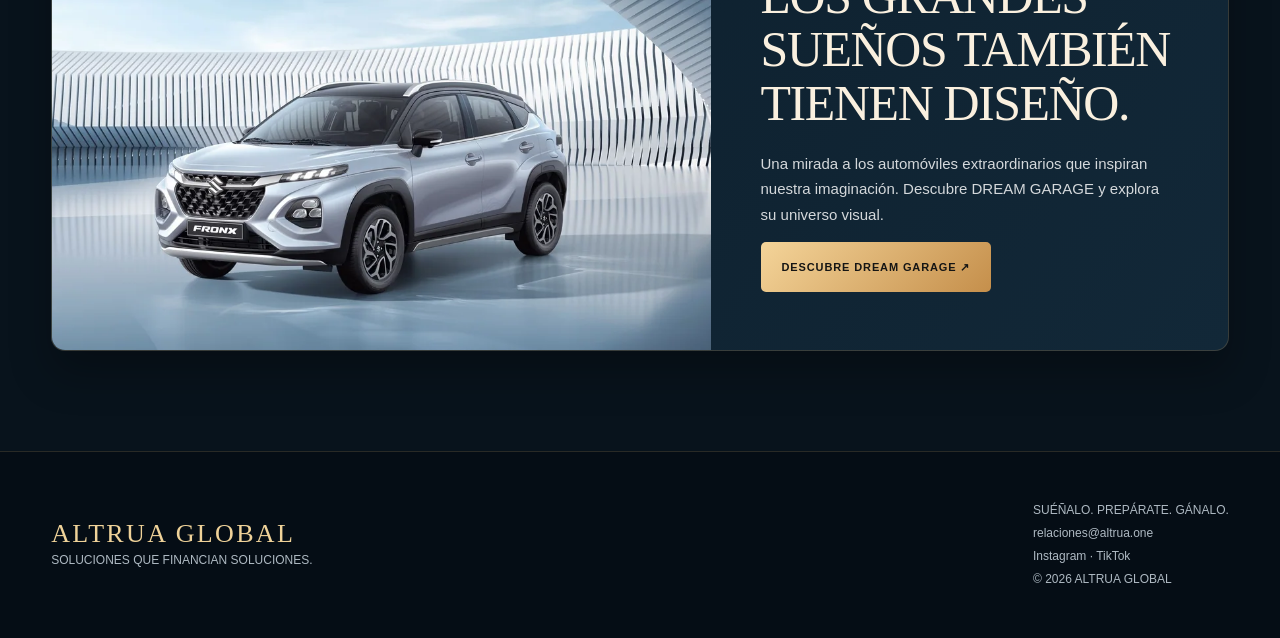
